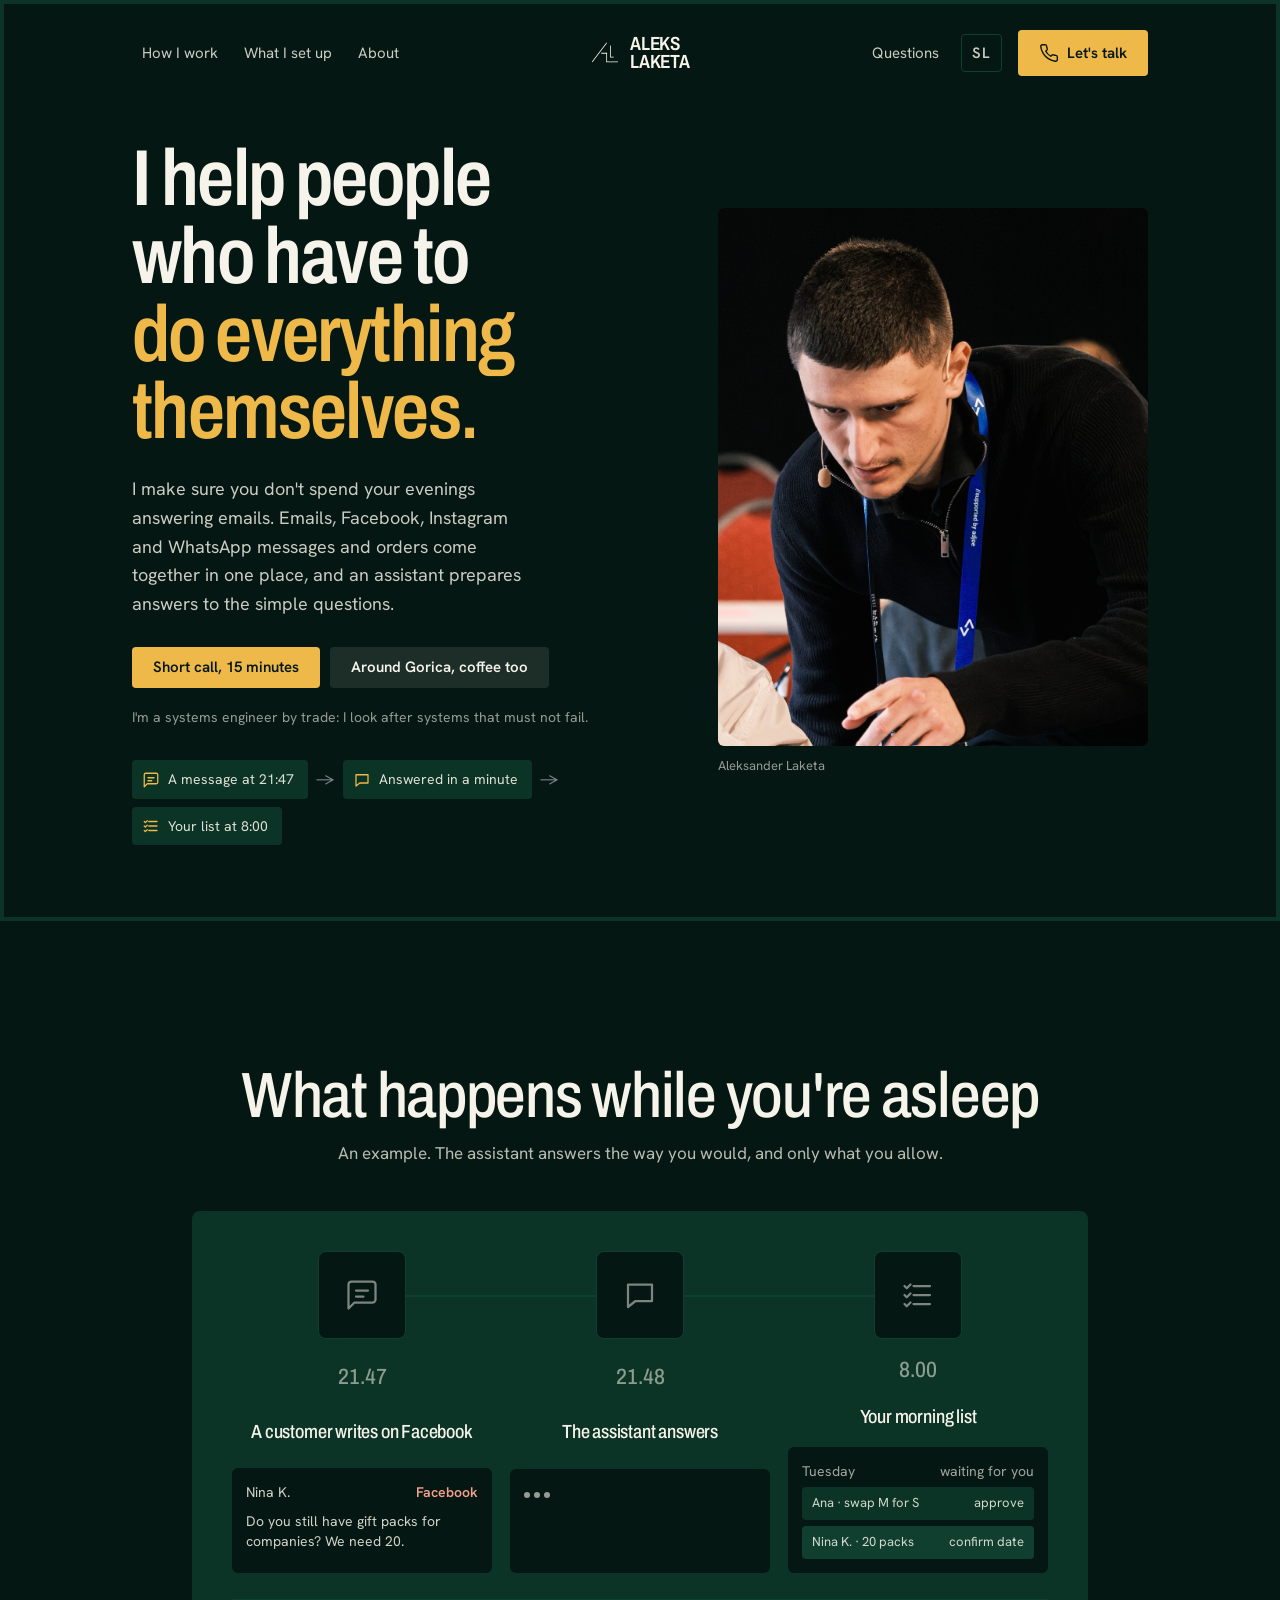
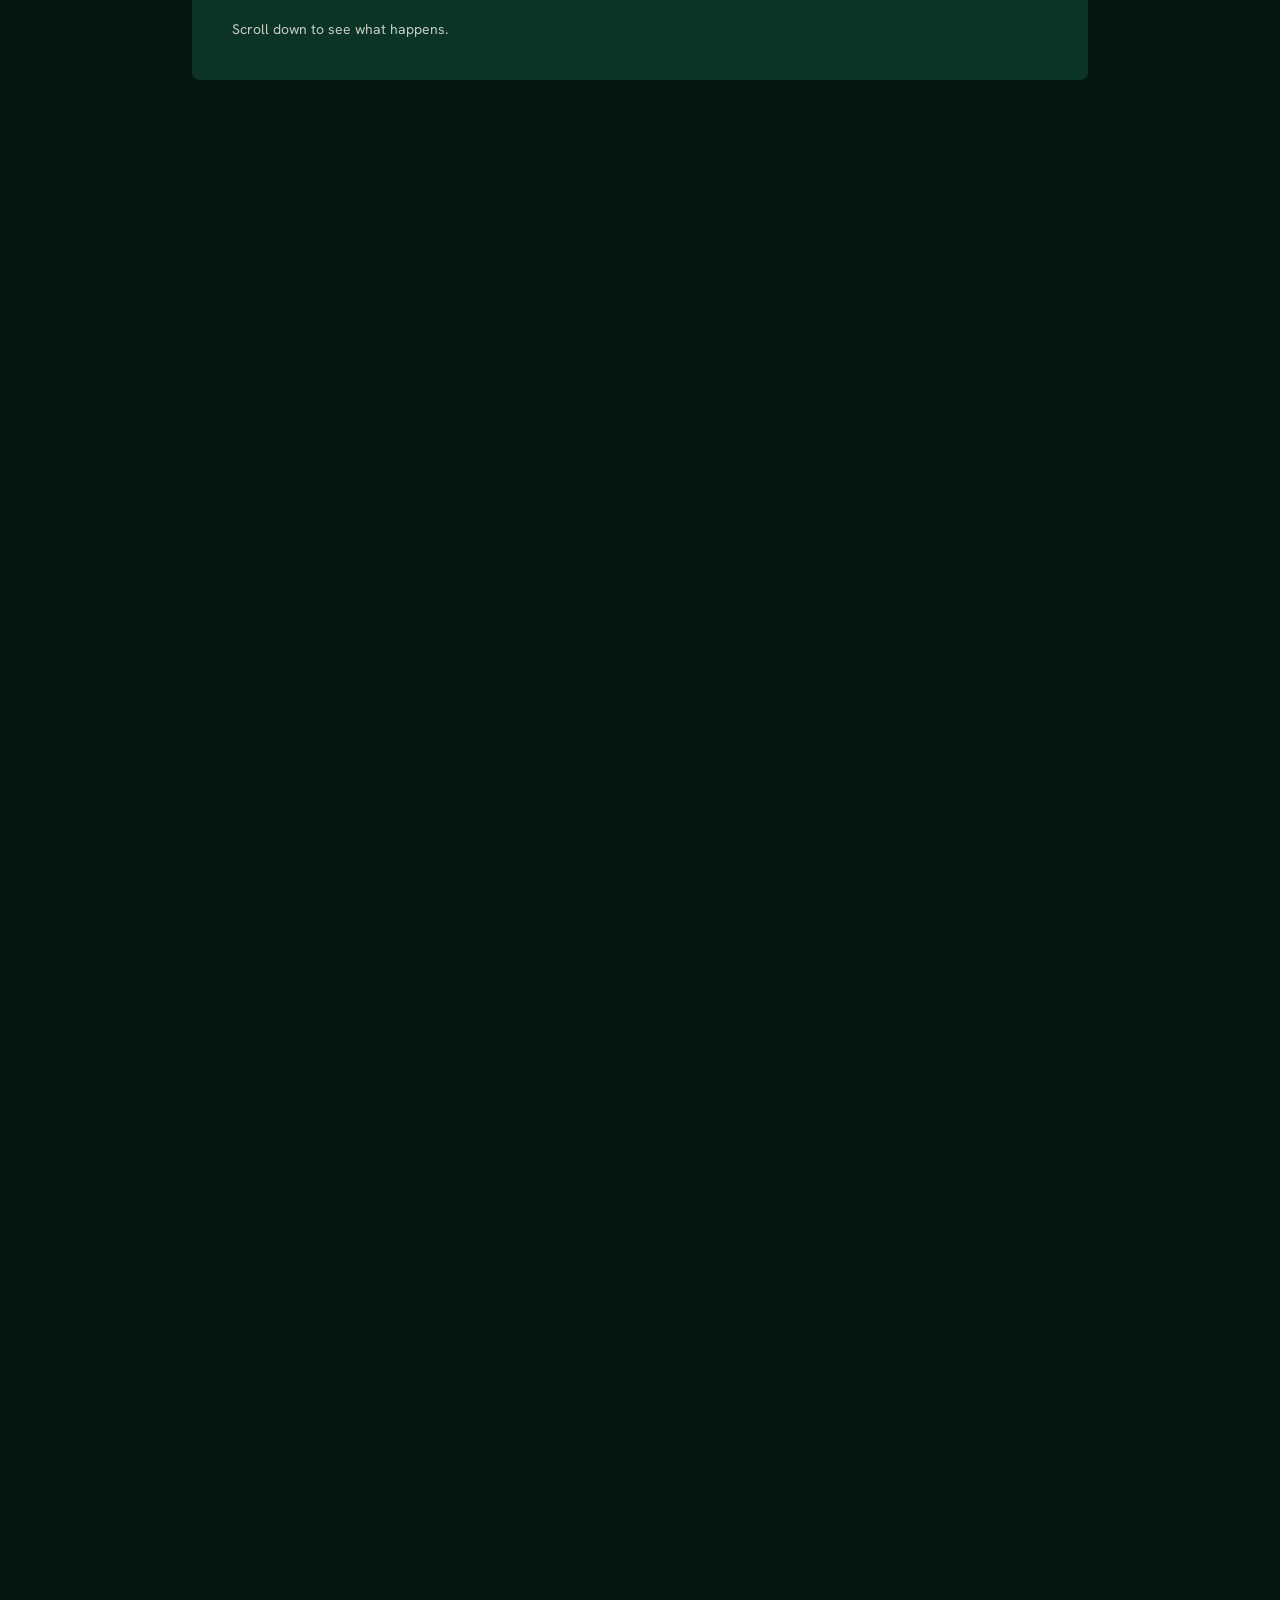
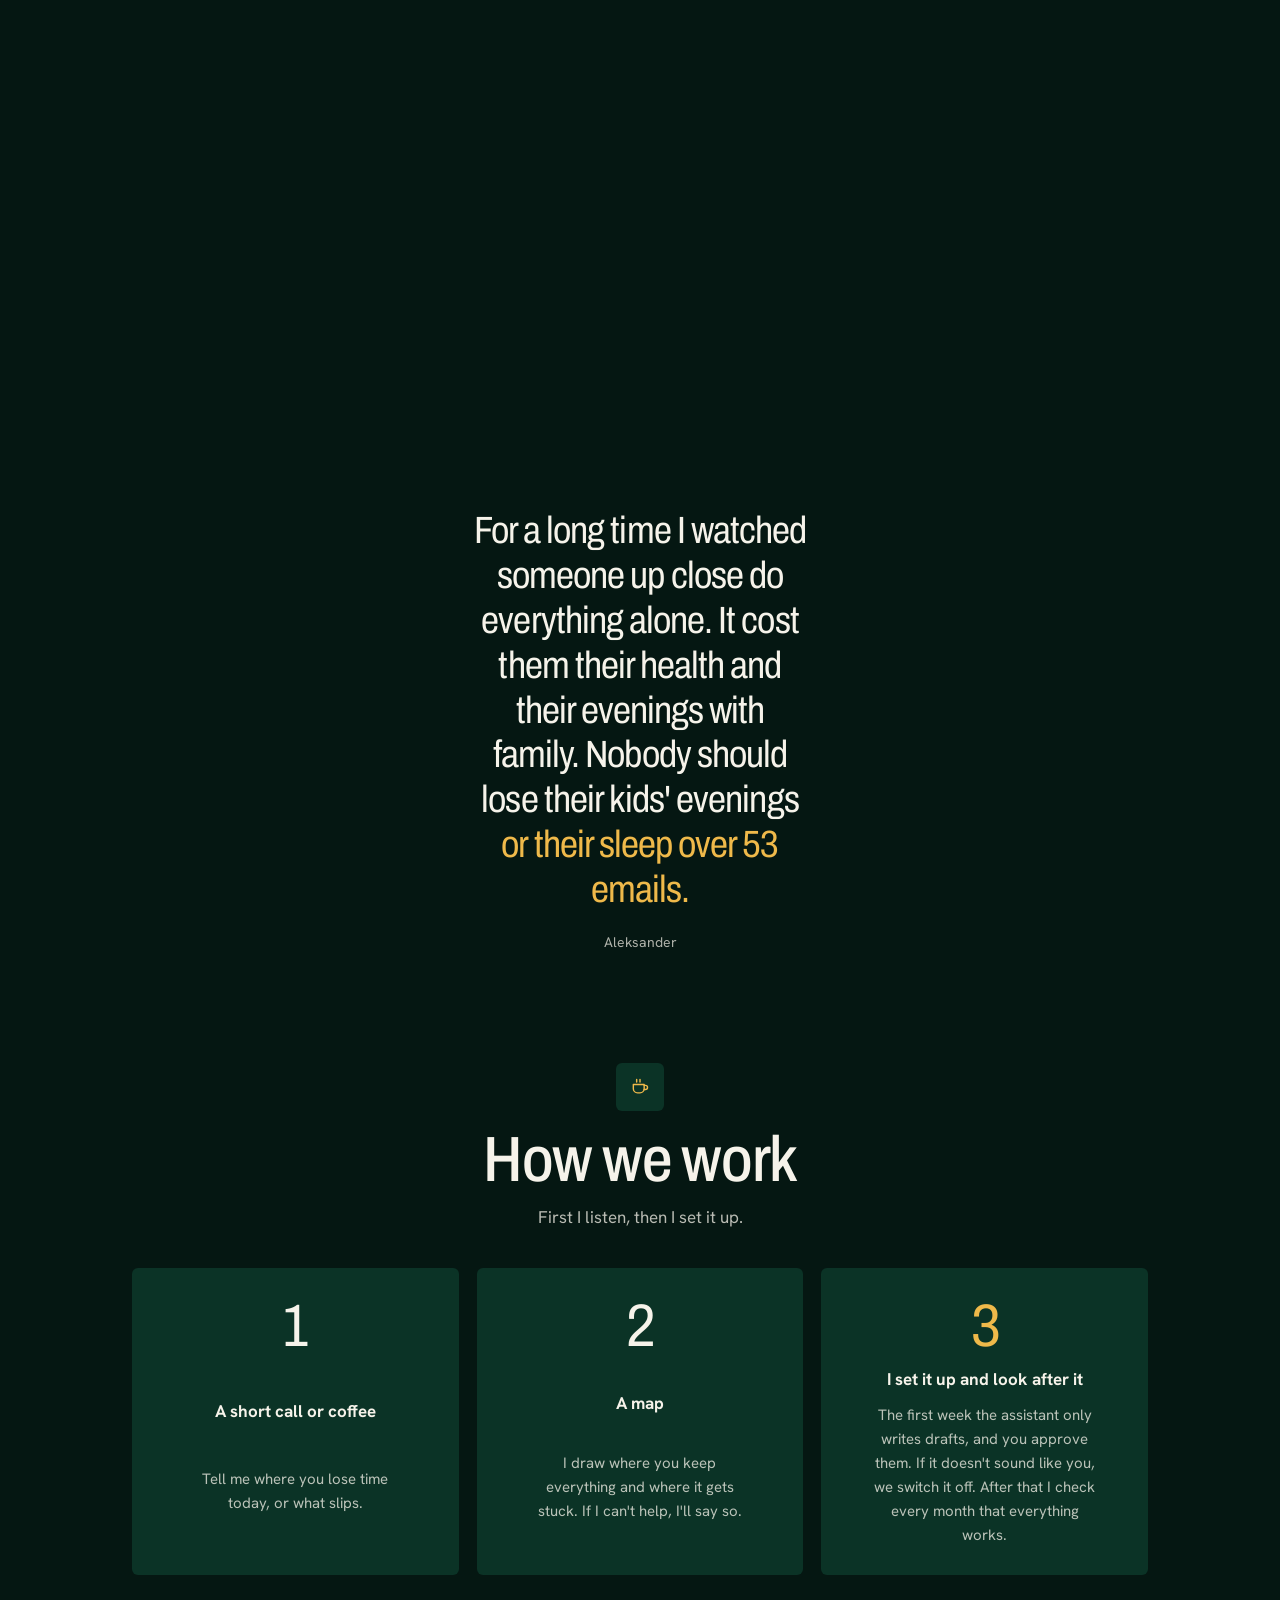
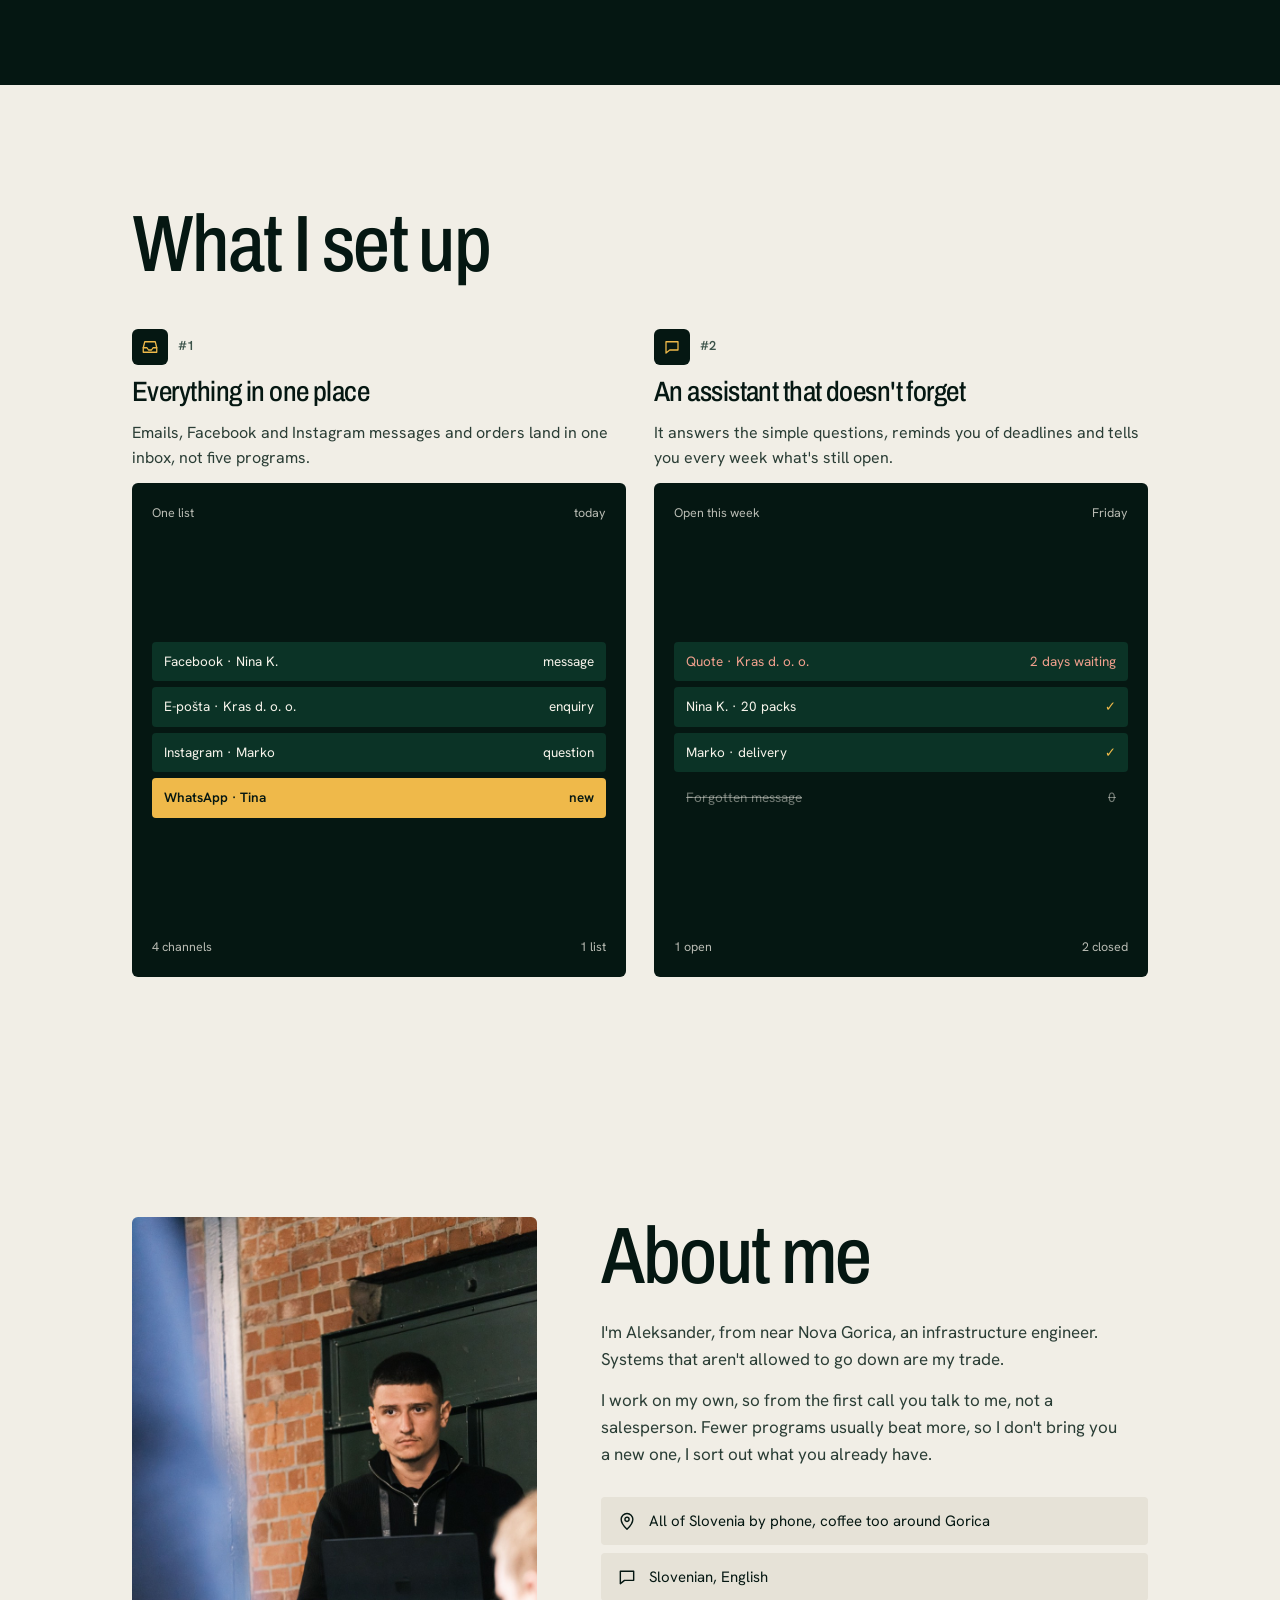
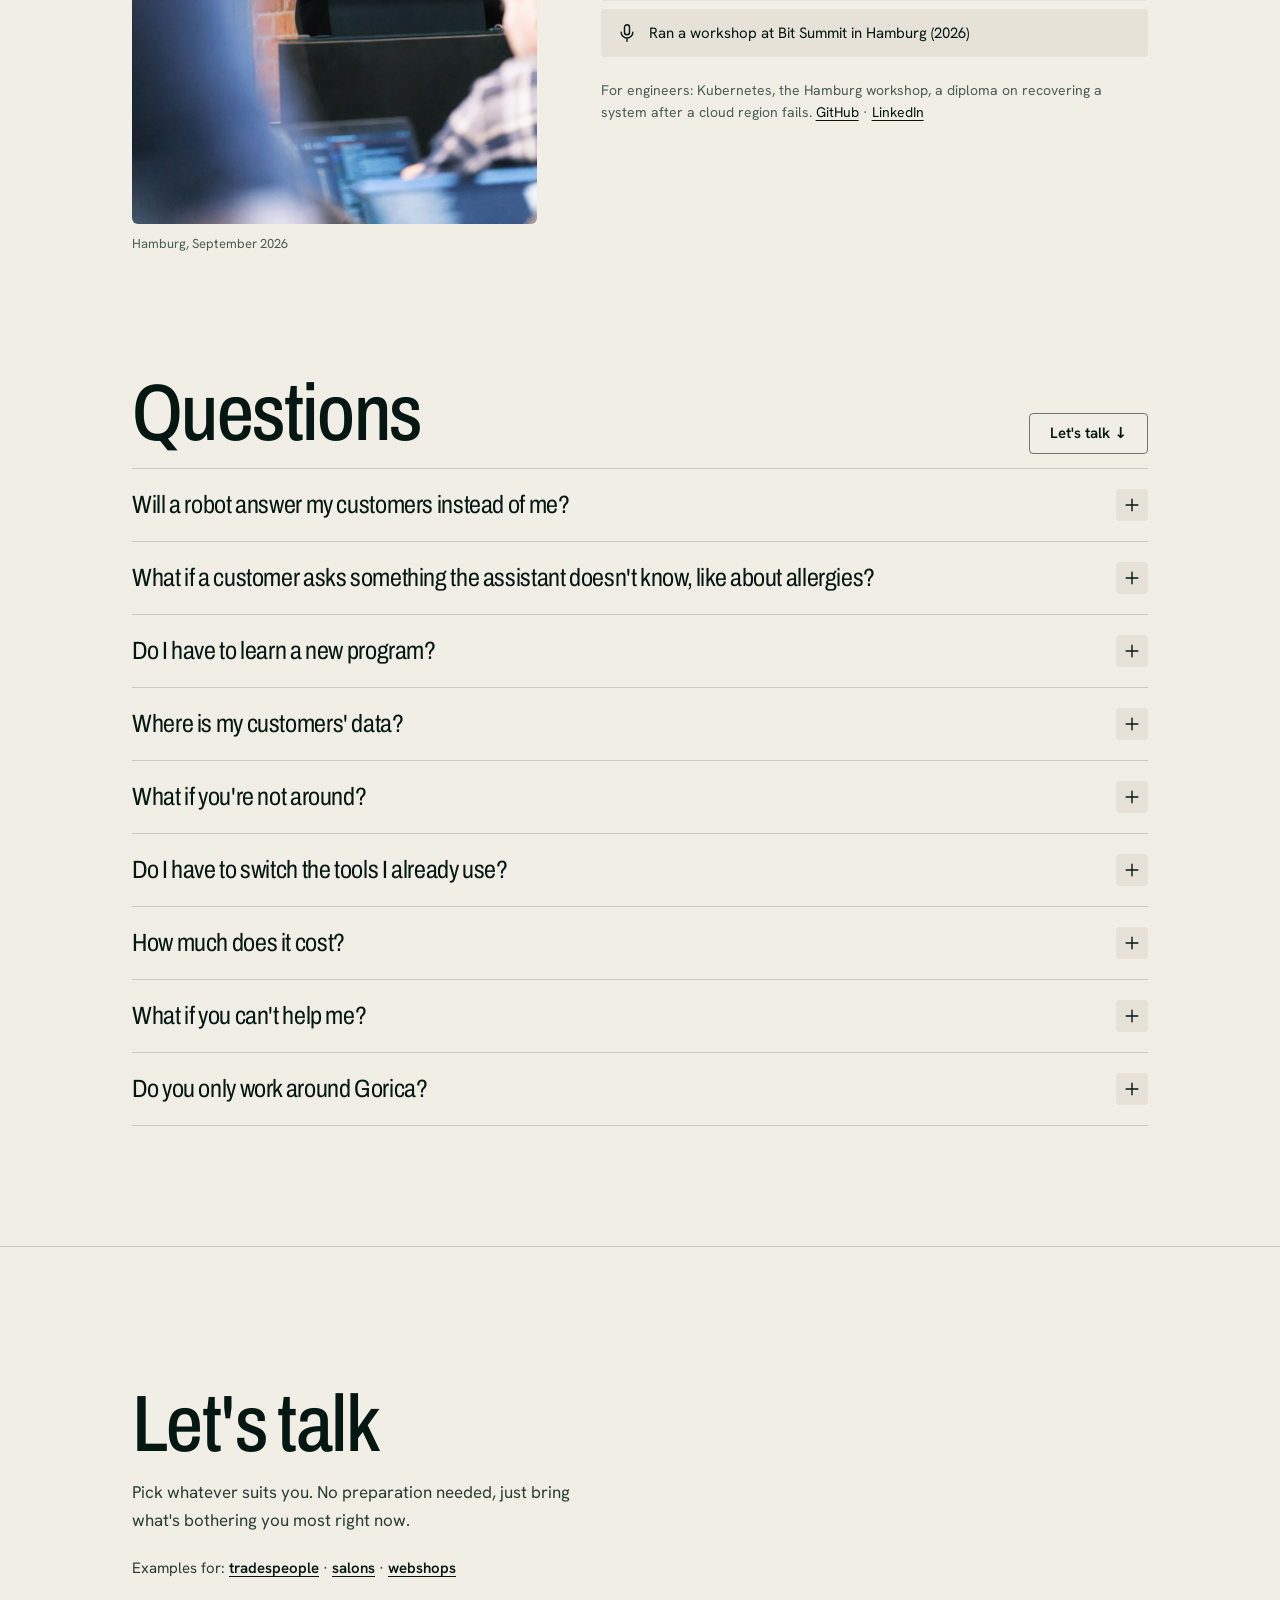
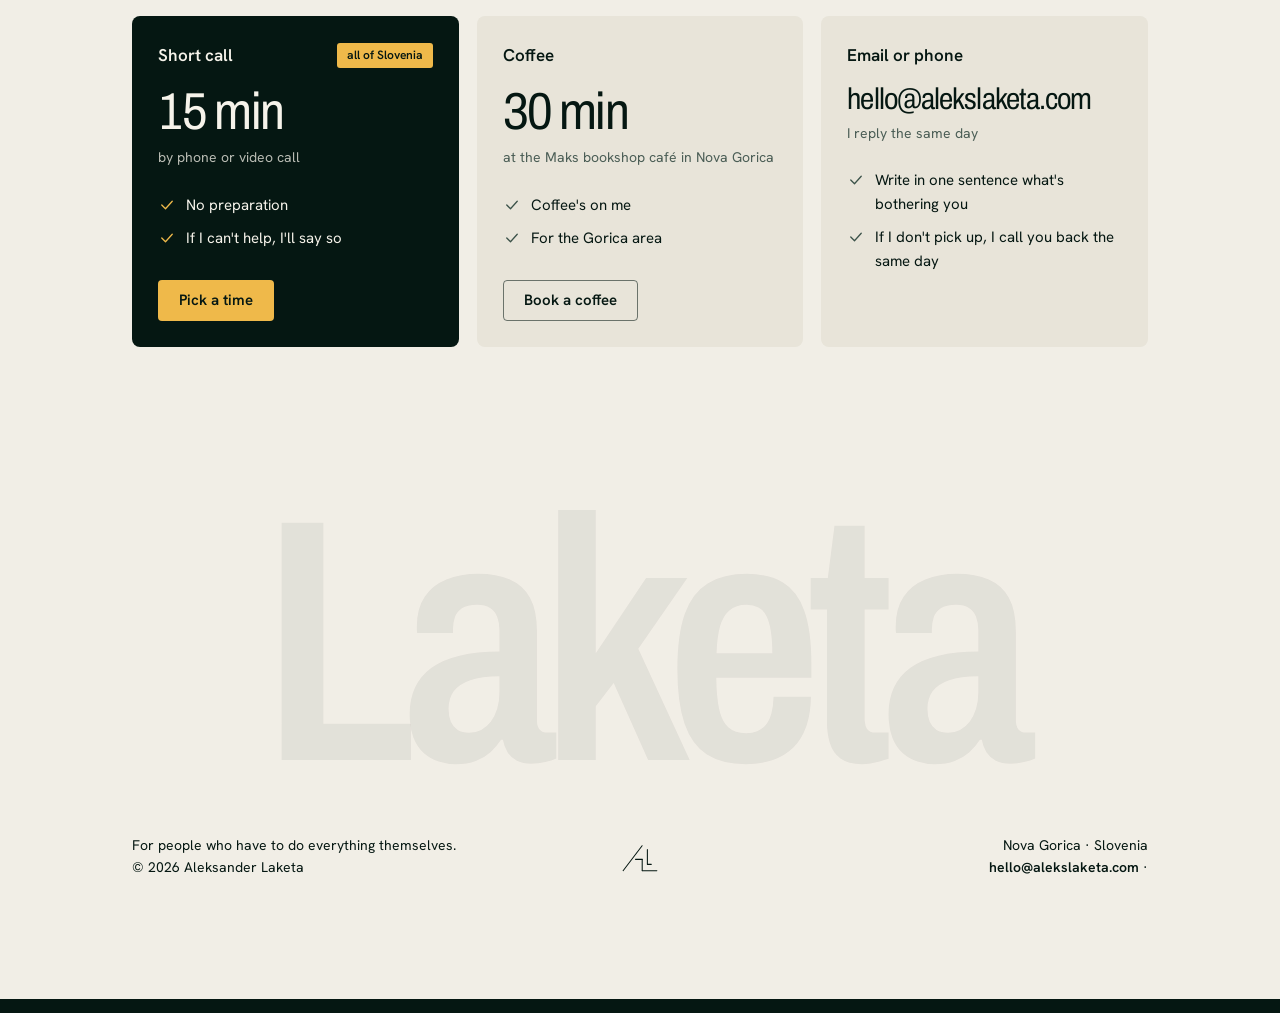
==== en/index.html @ 85e20e68 "v8: owner site in /sl and /en, scroll-driven example, workshop hero photo The 'what happens at night" ====
<!doctype html>
<html lang="en">
<head>
<meta charset="utf-8">
<meta name="viewport" content="width=device-width,initial-scale=1">
<title>Aleks Laketa</title>
<meta name="description" content="I make sure you don&#x27;t spend your evenings answering emails. Emails, Facebook, Instagram and WhatsApp messages and orders come together in one place, and an assistant prepares answers to the simple questions.">
<link rel="canonical" href="https://alekslaketa.com/en/">
<link rel="alternate" hreflang="en" href="https://alekslaketa.com/en/">
<link rel="alternate" hreflang="sl" href="https://alekslaketa.com/sl/">
<link rel="alternate" hreflang="x-default" href="https://alekslaketa.com/sl/">
<link rel="icon" href="/assets/favicon.svg" type="image/svg+xml">
<meta property="og:type" content="website">
<meta property="og:title" content="Aleks Laketa">
<meta property="og:description" content="I make sure you don&#x27;t spend your evenings answering emails. Emails, Facebook, Instagram and WhatsApp messages and orders come together in one place, and an assistant prepares answers to the simple questions.">
<meta property="og:url" content="https://alekslaketa.com/en/">
<meta property="og:image" content="https://alekslaketa.com/assets/og-en.png">
<meta name="twitter:card" content="summary_large_image">
<link rel="preconnect" href="https://fonts.googleapis.com">
<link rel="stylesheet" href="https://fonts.googleapis.com/css2?family=Archivo:wdth,wght@75..100,400..700&family=Hanken+Grotesk:wght@400;500;600&display=swap">
<style>
/* Layout: Hermes Agent structure (framed one-colour hero, centred section, paper feature grid, FAQ, tier pricing, ghost wordmark), softened: rounded pills and panels, a friendly grotesque in sentence case, photos shown whole and in their own colour. */
:root{
  --ink:#051712;     /* brand forest */
  --ink2:#0b3326;    /* raised green */
  --ink3:#103f2f;    /* hover / track */
  --paper:#F1EEE6;   /* light sections */
  --cream:#F6F3EA;   /* text on green */
  --gold:#EFB94A;    /* brand accent */
  --mut:#7c8a8a;     /* brand muted */
  --rule:rgba(5,23,18,.16);
  --display:"Archivo","Avenir Next Condensed","Avenir Next",system-ui,sans-serif;
  --body:"Hanken Grotesk","Avenir Next",system-ui,sans-serif;
  --r:6px;
  color-scheme:dark;
}
*{box-sizing:border-box}
body{margin:0;background:var(--ink);color:var(--cream);font-family:var(--body);font-size:17px;line-height:1.6;-webkit-font-smoothing:antialiased}
a{color:inherit;text-decoration:none}
a:focus-visible,button:focus-visible,summary:focus-visible{outline:2px solid var(--gold);outline-offset:3px;border-radius:4px}
img{display:block;max-width:100%;height:auto}
p{margin:0}
h1,h2,h3{margin:0;font-family:var(--display);font-stretch:82%;letter-spacing:-.02em;text-wrap:balance}
.wrap{max-width:1080px;margin:0 auto;padding-inline:clamp(16px,4vw,32px)}
.label{font-size:12.5px;font-weight:600;letter-spacing:.08em;text-transform:uppercase}
.ic{width:20px;height:20px;flex:none;fill:none;stroke:currentColor;stroke-width:1.7;stroke-linecap:round;stroke-linejoin:round}
.photo{border-radius:var(--r);width:100%}

/* buttons */
.btn{display:inline-flex;align-items:center;gap:8px;padding:12px 20px;border-radius:4px;font-family:var(--body);font-weight:600;font-size:15px;line-height:1;border:1.5px solid transparent;cursor:pointer;transition:background .2s,color .2s,transform .2s}
.btn:hover{transform:translateY(-1px)}
.btn-gold{background:var(--gold);color:var(--ink)}
.btn-gold:hover{background:#f6cb6e}
.btn-ghost{background:rgba(246,243,234,.1);color:var(--cream)}
.btn-ghost:hover{background:rgba(246,243,234,.18)}
.btn-line{border-color:rgba(5,23,18,.55);color:var(--ink)}
.btn-line:hover{background:var(--ink);color:var(--paper);border-color:var(--ink)}
.btn-dark{background:var(--ink);color:var(--paper)}
.btn-dark:hover{background:var(--ink3)}

/* hero */
.hero{border:4px solid var(--ink2)}
nav{display:grid;grid-template-columns:1fr auto 1fr;align-items:center;gap:32px;padding-block:26px 8px}
nav .side{display:flex;align-items:center;gap:6px}
nav .side.r{justify-content:flex-end}
nav .side.r .btn{margin-left:10px}
nav .side a:not(.btn){font-size:15px;color:rgba(246,243,234,.82);padding:6px 10px;border-radius:4px;transition:background .2s}
nav .side a:not(.btn):hover{background:rgba(246,243,234,.08);color:var(--cream)}
.mark{display:flex;align-items:center;gap:10px;font-family:var(--display);font-stretch:80%;font-weight:600;font-size:19px;line-height:.95;letter-spacing:-.01em;text-transform:uppercase}
.mark svg{width:30px;height:30px}
.hero-grid{display:grid;grid-template-columns:1.1fr .9fr;gap:clamp(28px,5vw,60px);align-items:center;padding-block:56px 72px}
.hero-grid>div{min-width:0}
.hero h1{font-size:clamp(54px,7.8vw,108px);line-height:.94;font-weight:600;font-stretch:78%}
.hero h1 em{font-style:normal;color:var(--gold)}
.hero .lead{margin-top:24px;max-width:40ch;color:rgba(246,243,234,.82);font-size:18px}
.hero .ctas{display:flex;flex-wrap:wrap;gap:10px;margin-top:28px}
.chips{display:flex;flex-wrap:wrap;gap:8px;margin-top:32px}
.chip{display:inline-flex;align-items:center;gap:8px;padding:8px 14px 8px 10px;border-radius:4px;background:var(--ink2);font-size:14px;color:rgba(246,243,234,.9)}
.chip .ic{width:18px;height:18px;color:var(--gold)}
.chip-arrow{align-self:center;color:var(--mut)}
.hero figure{margin:0}
.hero figcaption{margin-top:10px;font-size:13px;color:rgba(246,243,234,.6)}

/* flow widget */
.flow{padding-block:clamp(72px,10vw,120px) 24px;text-align:center}
.flow h2,.report h2{font-size:clamp(40px,5.6vw,64px);font-weight:500;line-height:1.02}
.flow .sub,.report .sub{margin-top:12px;color:rgba(246,243,234,.75)}
.widget{position:relative;margin:44px auto 0;max-width:920px;background:var(--ink2);border-radius:8px;padding:clamp(22px,4vw,40px);text-align:left}
.track{position:absolute;left:16.6%;right:16.6%;top:calc(clamp(22px,4vw,40px) + 44px);height:2px;background:var(--ink3);border-radius:2px}
.track .fill{position:absolute;left:0;top:0;bottom:0;width:0;background:var(--gold);border-radius:2px;transition:width .9s ease}
.track .dot{position:absolute;top:50%;left:0;width:12px;height:12px;margin:-6px 0 0 -6px;border-radius:50%;background:var(--gold);box-shadow:0 0 0 6px rgba(239,185,74,.18);transition:left .9s ease}
.stages{position:relative;display:grid;grid-template-columns:repeat(3,1fr);gap:18px}
.stage{display:grid;justify-items:center;gap:14px;text-align:center;min-width:0}
.bubble-ic{width:88px;height:88px;border-radius:8px;display:grid;place-items:center;background:var(--ink);border:1.5px solid var(--ink3);color:rgba(246,243,234,.5);transition:background .4s,color .4s,border-color .4s,transform .4s}
.bubble-ic .ic{width:36px;height:36px;stroke-width:1.5}
.stage.on .bubble-ic{background:var(--cream);color:var(--ink);border-color:var(--cream)}
.stage.done .bubble-ic{background:var(--gold);color:var(--ink);border-color:var(--gold)}
.stage.ring .bubble-ic{animation:ring .6s ease-in-out 2}
@keyframes ring{0%,100%{transform:rotate(0)}20%{transform:rotate(-12deg)}40%{transform:rotate(10deg)}60%{transform:rotate(-8deg)}80%{transform:rotate(6deg)}}
.stage .t{font-family:var(--display);font-stretch:82%;font-weight:500;font-size:22px;font-variant-numeric:tabular-nums;color:rgba(246,243,234,.55);transition:color .4s}
.stage.on .t,.stage.done .t{color:var(--cream)}
.stage h3{font-size:19px;font-weight:500;letter-spacing:-.01em}
.stage .card{width:100%;max-width:260px;min-height:96px;border-radius:6px;background:var(--ink);padding:14px;font-size:14px;line-height:1.45;color:rgba(246,243,234,.85);opacity:.35;transform:translateY(6px);transition:opacity .5s,transform .5s;text-align:left}
.stage.on .card,.stage.done .card{opacity:1;transform:none}
.card .row{display:flex;justify-content:space-between;gap:8px;align-items:center}
.card .miss{color:#f0a08d;font-weight:600}
.card u{color:var(--gold);text-underline-offset:3px}
.card .slot{margin-top:6px;padding:7px 10px;border-radius:4px;background:var(--ink2);display:flex;justify-content:space-between;font-size:13px}
.card .slot.new{background:var(--ink3);transition:background .4s,color .4s}
.stage.done .card .slot.new{background:var(--gold);color:var(--ink);font-weight:600}
.typing{display:inline-flex;gap:4px}
.typing i{width:6px;height:6px;border-radius:50%;background:rgba(246,243,234,.6);animation:blink 1s infinite}
.typing i:nth-child(2){animation-delay:.15s}.typing i:nth-child(3){animation-delay:.3s}
@keyframes blink{0%,100%{opacity:.25}50%{opacity:1}}
.widget .status{margin-top:26px;display:flex;justify-content:space-between;gap:12px;align-items:center;flex-wrap:wrap;padding-top:18px;border-top:1px solid var(--ink3);font-size:14px;color:rgba(246,243,234,.8)}
.widget .status b{color:var(--gold);font-weight:600}
.replay{background:transparent;border:1.5px solid var(--ink3);color:var(--cream);padding:8px 14px;border-radius:4px;font:600 13px var(--body);cursor:pointer}
.replay:hover{background:var(--ink3)}
@media (prefers-reduced-motion:reduce){*{transition:none!important;animation:none!important}}

/* report */
.report{text-align:center;padding-block:clamp(72px,10vw,110px)}
.report .ico{width:48px;height:48px;margin:0 auto 16px;border-radius:6px;background:var(--ink2);display:grid;place-items:center;color:var(--gold)}
.cards{display:grid;grid-template-columns:repeat(3,1fr);gap:18px;margin-top:36px}
.scard{border-radius:var(--r);background:var(--ink2);padding:28px 20px;display:grid;justify-items:center;gap:10px}
.scard .ic{width:26px;height:26px;color:rgba(246,243,234,.7)}
.scard .k{font-size:14px;color:rgba(246,243,234,.85)}
.scard .big{font-family:var(--display);font-stretch:82%;font-weight:400;font-size:60px;line-height:1;letter-spacing:-.03em;font-variant-numeric:tabular-nums}
.scard.gold .big{color:var(--gold)}
.scard .pill{font-size:12.5px;font-weight:600;background:rgba(246,243,234,.12);padding:5px 12px;border-radius:4px}
.report .foot{margin-top:16px;color:rgba(246,243,234,.72);font-size:14px}

/* paper */
.paper{background:var(--paper);color:var(--ink)}
.paper .wrap{padding-block:clamp(72px,10vw,120px)}
.paper.rounded{border-radius:0}
.sec-title{font-size:clamp(48px,6.4vw,80px);font-weight:500;line-height:1;font-stretch:78%}
.feats{display:grid;grid-template-columns:repeat(3,1fr);gap:40px 28px;margin-top:44px}
.feat{display:flex;flex-direction:column;gap:12px;min-width:0}
.feat .head{display:flex;align-items:center;gap:10px}
.feat .badge{width:36px;height:36px;border-radius:6px;background:var(--ink);color:var(--gold);display:grid;place-items:center}
.feat .badge .ic{width:18px;height:18px}
.feat .num{font-size:13px;font-weight:600;color:#3b5249}
.feat h3{font-size:28px;font-weight:500;line-height:1.1}
.feat p{font-size:16px;color:#2a3d35}
.panel{margin-top:auto;aspect-ratio:1/1;background:var(--ink);color:var(--cream);border-radius:var(--r);padding:20px;display:flex;flex-direction:column;justify-content:space-between;gap:12px}
.panel .meta{display:flex;justify-content:space-between;font-size:12.5px;color:rgba(246,243,234,.75)}
.panel .lines{display:grid;gap:6px;font-size:13.5px}
.panel .lines div{display:flex;justify-content:space-between;gap:10px;padding:9px 12px;background:var(--ink2);border-radius:4px}
.panel .lines .miss{color:#f0a08d}
.panel .lines .gold{background:var(--gold);color:var(--ink);font-weight:600}
.panel .lines .no{color:rgba(246,243,234,.45);text-decoration:line-through;background:transparent}
.panel .msg{background:var(--ink2);padding:12px 14px;font-size:15px;line-height:1.45;border-radius:6px 6px 6px 2px}
.panel .msg u{color:var(--gold);text-underline-offset:3px}
.panel .one{font-family:var(--display);font-stretch:82%;font-weight:400;font-size:clamp(120px,14vw,170px);line-height:.8;color:var(--gold);text-align:center}
.tick{color:var(--gold);font-weight:700}

/* about */
.about{display:grid;grid-template-columns:.85fr 1.15fr;gap:clamp(28px,5vw,64px);align-items:start}
.about>div{min-width:0}
.about figure{margin:0}
.about figcaption,.band figcaption{margin-top:10px;font-size:13px;color:#4a5d55}
.about .body{display:grid;gap:14px;margin-top:22px;max-width:52ch;color:#2a3d35}
.facts{margin-top:28px;display:grid;gap:8px}
.facts div{display:flex;align-items:center;gap:12px;padding:12px 16px;background:#e6e2d7;border-radius:4px;font-size:15px}
.facts .ic{color:var(--ink)}

/* band */
.band{padding-block:clamp(56px,8vw,96px)}
.band figure{margin:0}
.band figcaption{color:rgba(246,243,234,.6)}
.band blockquote{margin:32px 0 0;max-width:30ch}
.band blockquote p{font-family:var(--display);font-stretch:82%;font-weight:400;font-size:clamp(32px,4.6vw,56px);line-height:1.05;letter-spacing:-.025em}
.band blockquote p em{font-style:normal;color:var(--gold)}
.band cite{display:block;margin-top:14px;font-style:normal;font-size:14px;color:rgba(246,243,234,.7)}

/* faq */
.faq-head{display:flex;justify-content:space-between;align-items:flex-end;gap:16px;padding-bottom:14px}
details{border-top:1px solid var(--rule)}
details:last-child{border-bottom:1px solid var(--rule)}
summary{list-style:none;font-stretch:82%;display:flex;justify-content:space-between;gap:16px;align-items:center;padding:20px 0;cursor:pointer;font-family:var(--display);font-weight:400;font-size:clamp(20px,2.4vw,25px);line-height:1.2;letter-spacing:-.015em}
summary::-webkit-details-marker{display:none}
summary .pm{width:32px;height:32px;border-radius:4px;background:#e6e2d7;display:grid;place-items:center;flex:none;transition:transform .25s}
details[open] summary .pm{transform:rotate(45deg)}
details p{padding:0 0 22px;max-width:64ch;color:#2a3d35}

/* pricing */
.tags{display:flex;flex-wrap:wrap;gap:8px}
.tags span{border:1.5px solid rgba(5,23,18,.4);padding:4px 12px;border-radius:4px;font-size:13px;font-weight:600}
.price-head{display:flex;justify-content:space-between;align-items:flex-end;gap:20px;flex-wrap:wrap;margin-top:18px}
.price-head p{max-width:46ch;margin-top:14px;color:#2a3d35}
.tiers{display:grid;grid-template-columns:repeat(3,1fr);gap:18px;margin-top:36px}
.tier{display:flex;flex-direction:column;gap:6px;padding:26px;border-radius:8px;background:#e8e4d9;min-width:0}
.tier.hi{background:var(--ink);color:var(--cream)}
.tier .top{display:flex;gap:10px;align-items:center;font-weight:600}
.tier .top i{font-style:normal;font-size:12px;font-weight:600;background:var(--gold);color:var(--ink);padding:3px 10px;border-radius:3px;margin-left:auto}
.tier .amt{font-family:var(--display);font-stretch:82%;font-weight:400;font-size:clamp(40px,4.4vw,52px);line-height:1.1;letter-spacing:-.03em;margin-top:8px;font-variant-numeric:tabular-nums}
.tier .per{font-size:14px;color:#4a5d55}
.tier.hi .per{color:rgba(246,243,234,.75)}
.tier ul{list-style:none;padding:0;margin:18px 0 24px;display:grid;gap:9px;font-size:15px}
.tier li{display:grid;grid-template-columns:20px 1fr;gap:8px;align-items:start}
.tier li .ic{width:18px;height:18px;margin-top:3px;color:#3b5249}
.tier.hi li .ic{color:var(--gold)}
.tier .btn{align-self:flex-start;margin-top:auto}
.small-note{margin-top:20px;font-size:14px;color:#4a5d55}

/* footer */
.foot{position:relative;overflow:hidden;padding-top:40px}
.ghost{font-family:var(--display);font-weight:600;font-stretch:75%;font-size:clamp(120px,27vw,360px);line-height:.8;text-align:center;color:rgba(5,23,18,.06);letter-spacing:-.05em;user-select:none;margin-bottom:-.2em}
.foot-row{position:relative;display:grid;grid-template-columns:1fr auto 1fr;align-items:end;gap:20px;padding-block:20px 28px;font-size:14px}
.foot-row .r{text-align:right}
.foot-row .mail{user-select:all;font-weight:600}
.foot-row svg{width:40px;height:40px}
.bar{height:14px;background:var(--ink)}

@media (max-width:420px){nav .btn .ic{display:none}nav .btn{padding:10px 14px}}
@media (max-width:860px){
  nav{grid-template-columns:1fr auto}
  nav .side.l{display:none}
  nav .side.r a:not(.btn){display:none}
  .mark{order:-1}
  .hero-grid,.about{grid-template-columns:1fr}
  .cards,.feats,.tiers{grid-template-columns:1fr}
  .stages{grid-template-columns:1fr;gap:28px}
  .track{display:none}
  .stage{grid-template-columns:auto 1fr;justify-items:start;text-align:left;column-gap:16px;row-gap:8px}
  .stage .bubble-ic{grid-row:span 3;width:64px;height:64px}
  .stage .bubble-ic .ic{width:28px;height:28px}
  .stage .card{max-width:none}
  .panel{aspect-ratio:auto;min-height:260px}
  .foot-row{grid-template-columns:1fr;justify-items:start}
  .foot-row .r{text-align:left}
}

/* v8 additions: language toggle, longer headline, review markers, contact tiers */
body:not(.en) .t-en{display:none!important}
body.en .t-sl{display:none!important}
.hero h1.long{font-size:clamp(44px,6.2vw,88px);line-height:.98}
.langbtn{all:unset;cursor:pointer;font-size:13px;font-weight:600;letter-spacing:.06em;padding:6px 10px;border-radius:4px;color:rgba(246,243,234,.82);border:1px solid var(--ink3);margin-left:6px}
.langbtn:hover{background:rgba(246,243,234,.08)}
.langbtn:focus-visible{outline:2px solid var(--gold);outline-offset:3px}
.ph{outline:1.5px dashed var(--gold);outline-offset:6px;border-radius:2px}
.scard .k{font-size:17px;color:var(--cream)}
.step-p{font-size:15px;color:rgba(246,243,234,.75);max-width:28ch;margin:0 auto}
.eng{margin-top:22px;font-size:14px;color:#4a5d55}
.eng a{text-decoration:underline;text-underline-offset:3px;color:var(--ink)}
.tier .amt{overflow-wrap:anywhere}
@media (max-width:860px){nav .side.r .langbtn{display:inline-block}}
.feats.two{grid-template-columns:repeat(2,1fr)}
@media (max-width:860px){.feats.two{grid-template-columns:1fr}}
.why{padding-block:clamp(48px,7vw,88px) 0}
.why blockquote{margin:0 auto;max-width:34ch;text-align:center}
.why blockquote p{font-size:clamp(24px,3.2vw,38px);line-height:1.18}
.why cite{margin-top:18px}
.tel{font-family:var(--display);font-stretch:82%;font-size:24px;margin-top:4px;user-select:all}
.tel a{color:inherit}
.segs{margin-top:22px;font-size:15px;color:#2a3d35}
.segs a{text-decoration:underline;text-underline-offset:3px;color:var(--ink);font-weight:600}
.cred{margin-top:18px;font-size:14px;color:rgba(246,243,234,.6)}

/* v8.1 (18 Nov): the example plays as you scroll, and reverses when you scroll back up */
.flow.js .stage .t,.flow.js .stage h3,.flow.js .stage .card{transition:opacity .5s ease,transform .5s ease,color .4s}
.flow.js .stage.pending .t,.flow.js .stage.pending h3,.flow.js .stage.pending .card{opacity:0;transform:translateY(24px)}
.flow.js .track .fill,.flow.js .track .dot{transition:width .15s linear,left .15s linear}
@media (min-width:861px) and (min-height:760px) and (prefers-reduced-motion:no-preference){
  .flow.js{padding-block:0}
  .flow.js .flow-scroll{height:300vh}
  .flow.js .flow-pin{position:sticky;top:0;height:100vh;display:flex;flex-direction:column;justify-content:center}
}
@media (max-width:860px){nav .side.r a.langbtn{display:inline-block}}
</style>

</head>
<body class="en">
<svg width="0" height="0" style="position:absolute" aria-hidden="true">
  <defs>
    <symbol id="i-phone" viewBox="0 0 24 24"><path d="M22 16.92v3a2 2 0 0 1-2.18 2 19.8 19.8 0 0 1-8.63-3.07 19.5 19.5 0 0 1-6-6A19.8 19.8 0 0 1 2.12 4.18 2 2 0 0 1 4.11 2h3a2 2 0 0 1 2 1.72c.13.96.36 1.9.7 2.81a2 2 0 0 1-.45 2.11L8.09 9.91a16 16 0 0 0 6 6l1.27-1.27a2 2 0 0 1 2.11-.45c.91.34 1.85.57 2.81.7A2 2 0 0 1 22 16.92z"/></symbol>
    <symbol id="i-missed" viewBox="0 0 24 24"><path d="M22 16.92v3a2 2 0 0 1-2.18 2 19.8 19.8 0 0 1-8.63-3.07 19.5 19.5 0 0 1-6-6A19.8 19.8 0 0 1 2.12 4.18 2 2 0 0 1 4.11 2h3a2 2 0 0 1 2 1.72c.13.96.36 1.9.7 2.81a2 2 0 0 1-.45 2.11L8.09 9.91a16 16 0 0 0 6 6l1.27-1.27a2 2 0 0 1 2.11-.45c.91.34 1.85.57 2.81.7A2 2 0 0 1 22 16.92z"/><path d="M16 2l6 6M22 2l-6 6"/></symbol>
    <symbol id="i-msg" viewBox="0 0 24 24"><path d="M21 15a2 2 0 0 1-2 2H7l-4 4V5a2 2 0 0 1 2-2h14a2 2 0 0 1 2 2z"/><path d="M8 9h8M8 13h5"/></symbol>
    <symbol id="i-cal" viewBox="0 0 24 24"><rect x="3" y="4" width="18" height="18" rx="3"/><path d="M16 2v4M8 2v4M3 10h18"/><path d="m9 16 2 2 4-4"/></symbol>
    <symbol id="i-shield" viewBox="0 0 24 24"><path d="M12 22s8-4 8-10V5l-8-3-8 3v7c0 6 8 10 8 10z"/><path d="m9 12 2 2 4-4"/></symbol>
    <symbol id="i-refresh" viewBox="0 0 24 24"><path d="M21 12a9 9 0 1 1-3-6.7L21 8"/><path d="M21 3v5h-5"/></symbol>
    <symbol id="i-target" viewBox="0 0 24 24"><circle cx="12" cy="12" r="9"/><circle cx="12" cy="12" r="5"/><circle cx="12" cy="12" r="1.5"/></symbol>
    <symbol id="i-euro" viewBox="0 0 24 24"><path d="M18 6.5A7 7 0 1 0 18 17.5"/><path d="M4 10h9M4 14h9"/></symbol>
    <symbol id="i-user" viewBox="0 0 24 24"><circle cx="12" cy="8" r="4"/><path d="M4 21a8 8 0 0 1 16 0"/></symbol>
    <symbol id="i-check" viewBox="0 0 24 24"><path d="m5 12 5 5 9-10"/></symbol>
    <symbol id="i-plus" viewBox="0 0 24 24"><path d="M12 5v14M5 12h14"/></symbol>
    <symbol id="i-pin" viewBox="0 0 24 24"><path d="M12 22s7-6.5 7-12a7 7 0 0 0-14 0c0 5.5 7 12 7 12z"/><circle cx="12" cy="10" r="2.5"/></symbol>
    <symbol id="i-chat" viewBox="0 0 24 24"><path d="M4 5h16v11H9l-5 4z"/></symbol>
    <symbol id="i-mic" viewBox="0 0 24 24"><rect x="9" y="2" width="6" height="12" rx="3"/><path d="M5 11a7 7 0 0 0 14 0M12 18v4"/></symbol>
    <symbol id="i-coffee" viewBox="0 0 24 24"><path d="M4 9h13v5a5 5 0 0 1-5 5H9a5 5 0 0 1-5-5z"/><path d="M17 10h1.5a2.5 2.5 0 0 1 0 5H17M8 3v3M12 3v3"/></symbol>
    <symbol id="i-logo" viewBox="0 0 400 400"><path d="M31.06,322.17c-1.11,0-2.22-.35-3.17-1.07-2.3-1.75-2.74-5.04-.99-7.34L216.94,64.4c1.75-2.3,5.04-2.74,7.34-.99,2.3,1.750,2.74,5.04.99,7.34L35.23,320.11c-1.03,1.35-2.59,2.06-4.17,2.06Z"/><path d="M273.83,259.08c-2.89,0-5.24-2.34-5.24-5.24V105.02c0-2.89,2.34-5.24,5.24-5.24s5.24,2.34,5.24,5.24v148.83c0,2.89-2.34,5.24-5.24,5.24Z"/><path d="M313.08,259.08h-38.44c-2.89,0-5.24-2.34-5.24-5.24s2.34-5.24,5.24-5.24h38.44c2.89,0,5.24,2.34,5.24,5.24s-2.34,5.24-5.24,5.24Z"/><path d="M221.1,208.81h-67.03c-2.89,0-5.24-2.34-5.24-5.24s2.34-5.24,5.24-5.24h67.03c2.89,0,5.24,2.34,5.24,5.24s-2.34,5.24-5.24,5.24Z"/><path d="M222.09,322.17c-2.89,0-5.24-2.34-5.24-5.24v-113.36c0-2.89,2.34-5.24,5.24-5.24s5.24,2.34,5.24,5.24v113.36c0,2.89-2.34,5.24-5.24,5.24Z"/><path d="M368.94,322.16h-145.87c-2.89,0-5.24-2.34-5.24-5.24s2.34-5.24,5.24-5.24h145.87c2.89,0,5.24,2.34,5.24,5.24s-2.34,5.24-5.24,5.24Z"/></symbol>
      <symbol id="i-list" viewBox="0 0 24 24"><path d="M9 6h11M9 12h11M9 18h11"/><path d="m3 6 1.5 1.5L7 5M3 12l1.5 1.5L7 11M3 18l1.5 1.5L7 17"/></symbol>
    <symbol id="i-inbox" viewBox="0 0 24 24"><path d="M3 13h5l2 3h4l2-3h5"/><path d="M5 5h14l2 8v6H3v-6z"/></symbol>
    <symbol id="i-bolt" viewBox="0 0 24 24"><path d="M13 2 4 14h7l-1 8 9-12h-7z"/></symbol>
  </defs>
</svg>

<header class="hero" id="top">
  <div class="wrap">
    <nav>
      <div class="side l">
        <a href="#kako"><span class="t-sl">Kako delava</span><span class="t-en">How I work</span></a>
        <a href="#kaj"><span class="t-sl">Kaj uredim</span><span class="t-en">What I set up</span></a>
        <a href="#o-meni"><span class="t-sl">O meni</span><span class="t-en">About</span></a>
      </div>
      <a class="mark" href="#top" aria-label="Aleks Laketa"><svg viewBox="0 0 400 400" fill="#F6F3EA" aria-hidden="true"><use href="#i-logo"/></svg><span>Aleks<br>Laketa</span></a>
      <div class="side r">
        <a href="#vprasanja"><span class="t-sl">Vprašanja</span><span class="t-en">Questions</span></a>
        <a class="langbtn" id="langbtn" href="/sl/" hreflang="sl" lang="sl" aria-label="Slovenščina"><span class="t-sl">EN</span><span class="t-en">SL</span></a>
        <a class="btn btn-gold" href="#kontakt"><svg class="ic" aria-hidden="true"><use href="#i-phone"/></svg><span class="t-sl">Pogovoriva se</span><span class="t-en">Let's talk</span></a>
      </div>
    </nav>

    <div class="hero-grid">
      <div>
        <h1 class="long"><span class="t-sl">Pomagam ljudem, ki morajo <em>vse delati sami.</em></span><span class="t-en">I help people who have to <em>do everything themselves.</em></span></h1>
        <p class="lead"><span class="t-sl">Poskrbim, da vam zvečer ni treba več odgovarjati na e-pošto. E-pošta, sporočila s Facebooka, Instagrama in WhatsAppa ter naročila se zberejo na enem mestu, asistent pa pripravi odgovore na preprosta vprašanja.</span><span class="t-en">I make sure you don't spend your evenings answering emails. Emails, Facebook, Instagram and WhatsApp messages and orders come together in one place, and an assistant prepares answers to the simple questions.</span></p>
        <div class="ctas">
          <a class="btn btn-gold" href="https://cal.com/alekslaketa/15min" target="_blank" rel="noopener"><span class="t-sl">Kratek klic, 15 minut</span><span class="t-en">Short call, 15 minutes</span></a>
          <a class="btn btn-ghost" href="https://cal.com/alekslaketa/coffee" target="_blank" rel="noopener"><span class="t-sl">Na Goriškem se dobiva tudi na kavi</span><span class="t-en">Around Gorica, coffee too</span></a>
        </div>
        <p class="cred"><span class="t-sl">Po poklicu sem sistemski inženir: skrbim za sisteme, ki ne smejo odpovedati.</span><span class="t-en">I'm a systems engineer by trade: I look after systems that must not fail.</span></p>
        <div class="chips">
          <span class="chip"><svg class="ic" aria-hidden="true"><use href="#i-msg"/></svg><span class="t-sl">Sporočilo ob 21.47</span><span class="t-en">A message at 21:47</span></span>
          <span class="chip-arrow" aria-hidden="true">→</span>
          <span class="chip"><svg class="ic" aria-hidden="true"><use href="#i-chat"/></svg><span class="t-sl">Odgovor v minuti</span><span class="t-en">Answered in a minute</span></span>
          <span class="chip-arrow" aria-hidden="true">→</span>
          <span class="chip"><svg class="ic" aria-hidden="true"><use href="#i-list"/></svg><span class="t-sl">Seznam ob 8.00</span><span class="t-en">Your list at 8:00</span></span>
        </div>
      </div>
      <figure>
        <img class="photo" src="/assets/helping.jpg" width="1099" height="1374" alt="Aleksander Laketa leaning over to help at a laptop during a workshop">
        <figcaption>Aleksander Laketa</figcaption>
      </figure>
    </div>
  </div>
</header>

<section class="flow" id="primer">
<div class="flow-scroll"><div class="flow-pin">
  <div class="wrap">
    <h2><span class="t-sl">Kaj se zgodi, ko že spite?</span><span class="t-en">What happens while you're asleep</span></h2>
    <p class="sub"><span class="t-sl">Na primer: asistent odgovarja tako, kot bi odgovorili vi, in samo na vprašanja, ki mu jih dovolite.</span><span class="t-en">An example. The assistant answers the way you would, and only what you allow.</span></p>
    <div class="widget" id="widget">
      <div class="track" aria-hidden="true"><div class="fill" id="fill"></div><div class="dot" id="dot"></div></div>
      <div class="stages">
        <div class="stage" data-s="0">
          <div class="bubble-ic"><svg class="ic" aria-hidden="true"><use href="#i-msg"/></svg></div>
          <span class="t">21.47</span>
          <h3><span class="t-sl">Stranka vam piše na Facebooku</span><span class="t-en">A customer writes on Facebook</span></h3>
          <div class="card"><div class="row"><span>Nina K.</span><span class="miss">Facebook</span></div><div style="margin-top:8px"><span class="t-sl">Imate še darilne pakete za podjetja? Rabimo jih 20.</span><span class="t-en">Do you still have gift packs for companies? We need 20.</span></div></div>
        </div>
        <div class="stage" data-s="1">
          <div class="bubble-ic"><svg class="ic" aria-hidden="true"><use href="#i-chat"/></svg></div>
          <span class="t">21.48</span>
          <h3><span class="t-sl">Asistent odgovori</span><span class="t-en">The assistant answers</span></h3>
          <div class="card" id="replycard"><span class="typing" aria-hidden="true"><i></i><i></i><i></i></span></div>
        </div>
        <div class="stage" data-s="2">
          <div class="bubble-ic"><svg class="ic" aria-hidden="true"><use href="#i-list"/></svg></div>
          <span class="t">8.00</span>
          <h3><span class="t-sl">Vaš jutranji seznam</span><span class="t-en">Your morning list</span></h3>
          <div class="card"><div class="row" style="color:rgba(246,243,234,.65)"><span class="t-sl">Torek</span><span class="t-en">Tuesday</span><span class="t-sl">čaka na vas</span><span class="t-en">waiting for you</span></div><div class="slot"><span>Ana · <span class="t-sl">menjava M za S</span><span class="t-en">swap M for S</span></span><span class="t-sl">potrdite</span><span class="t-en">approve</span></div><div class="slot new"><span>Nina K. · 20 <span class="t-sl">paketov</span><span class="t-en">packs</span></span><span class="t-sl">potrdite rok</span><span class="t-en">confirm date</span></div></div>
        </div>
      </div>
      <div class="status"><span id="status" aria-live="polite"></span></div>
    </div>
  </div>
</div></div>
</section>

<section class="band why" id="zakaj">
  <div class="wrap">
    <blockquote>
      <p><span class="t-sl">Dolgo sem od blizu gledal človeka, ki je vse delal sam. Stalo ga je zdravja in večerov z družino. Zaradi 53 e-sporočil nihče ne bi smel ostati <em>brez večerov z otroki in brez spanca.</em></span><span class="t-en">For a long time I watched someone up close do everything alone. It cost them their health and their evenings with family. Nobody should lose their kids' evenings <em>or their sleep over 53 emails.</em></span></p>
      <cite>Aleksander</cite>
    </blockquote>
  </div>
</section>

<section class="report" id="kako">
  <div class="wrap">
    <div class="ico"><svg class="ic" aria-hidden="true"><use href="#i-coffee"/></svg></div>
    <h2><span class="t-sl">Kako delava</span><span class="t-en">How we work</span></h2>
    <p class="sub"><span class="t-sl">Najprej vas poslušam, potem se lotim dela.</span><span class="t-en">First I listen, then I set it up.</span></p>
    <div class="cards">
      <div class="scard"><span class="big">1</span><span class="k"><b><span class="t-sl">Kratek klic ali kava</span><span class="t-en">A short call or coffee</span></b></span><p class="step-p"><span class="t-sl">Povejte, kje zdaj izgubljate čas in kaj vam uhaja.</span><span class="t-en">Tell me where you lose time today, or what slips.</span></p></div>
      <div class="scard"><span class="big">2</span><span class="k"><b><span class="t-sl">Zemljevid</span><span class="t-en">A map</span></b></span><p class="step-p"><span class="t-sl">Narišem, kje imate kaj in kje se zatika. Če ne morem pomagati, vam to povem.</span><span class="t-en">I draw where you keep everything and where it gets stuck. If I can't help, I'll say so.</span></p></div>
      <div class="scard gold"><span class="big">3</span><span class="k"><b><span class="t-sl">Postavim in vzdržujem</span><span class="t-en">I set it up and look after it</span></b></span><p class="step-p"><span class="t-sl">Prvi teden asistent piše samo osnutke, vi pa jih potrjujete. Če ne zveni kot vi, ga ugasneva. Potem vsak mesec preverim, ali vse deluje.</span><span class="t-en">The first week the assistant only writes drafts, and you approve them. If it doesn't sound like you, we switch it off. After that I check every month that everything works.</span></p></div>
    </div>
  </div>
</section>

<section class="paper rounded" id="kaj">
  <div class="wrap">
    <h2 class="sec-title"><span class="t-sl">Kaj uredim</span><span class="t-en">What I set up</span></h2>
    <div class="feats two">
      <div class="feat">
        <div class="head"><span class="badge"><svg class="ic" aria-hidden="true"><use href="#i-inbox"/></svg></span><span class="num">#1</span></div>
        <h3><span class="t-sl">Vse na enem mestu</span><span class="t-en">Everything in one place</span></h3>
        <p><span class="t-sl">E-pošta, sporočila s Facebooka, Instagrama in WhatsAppa ter naročila se zberejo na enem mestu, namesto da so raztresena po petih programih.</span><span class="t-en">Emails, Facebook and Instagram messages and orders land in one inbox, not five programs.</span></p>
        <div class="panel"><div class="meta"><span class="t-sl">En seznam</span><span class="t-en">One list</span><span class="t-sl">danes</span><span class="t-en">today</span></div><div class="lines"><div><span>Facebook · Nina K.</span><span class="t-sl">sporočilo</span><span class="t-en">message</span></div><div><span>E-pošta · Kras d. o. o.</span><span class="t-sl">povpraševanje</span><span class="t-en">enquiry</span></div><div><span>Instagram · Marko</span><span class="t-sl">vprašanje</span><span class="t-en">question</span></div><div class="gold"><span>WhatsApp · Tina</span><span class="t-sl">novo</span><span class="t-en">new</span></div></div><div class="meta"><span class="t-sl">4 kanali</span><span class="t-en">4 channels</span><span class="t-sl">1 seznam</span><span class="t-en">1 list</span></div></div>
      </div>
      <div class="feat">
        <div class="head"><span class="badge"><svg class="ic" aria-hidden="true"><use href="#i-chat"/></svg></span><span class="num">#2</span></div>
        <h3><span class="t-sl">Asistent ne pozabi ničesar</span><span class="t-en">An assistant that doesn't forget</span></h3>
        <p><span class="t-sl">Odgovori na preprosta vprašanja, vas opomni na roke in vam vsak teden pove, kaj še čaka.</span><span class="t-en">It answers the simple questions, reminds you of deadlines and tells you every week what's still open.</span></p>
        <div class="panel"><div class="meta"><span class="t-sl">Ta teden še čaka</span><span class="t-en">Open this week</span><span class="t-sl">petek</span><span class="t-en">Friday</span></div><div class="lines"><div class="miss"><span class="t-sl">Ponudba · Kras d. o. o.</span><span class="t-en">Quote · Kras d. o. o.</span><span class="t-sl">čaka dva dni</span><span class="t-en">2 days waiting</span></div><div><span>Nina K. · 20 <span class="t-sl">paketov</span><span class="t-en">packs</span></span><span class="tick">✓</span></div><div><span>Marko · <span class="t-sl">dostava</span><span class="t-en">delivery</span></span><span class="tick">✓</span></div><div class="no"><span class="t-sl">Pozabljeno sporočilo</span><span class="t-en">Forgotten message</span><span>0</span></div></div><div class="meta"><span class="t-sl">1 čaka</span><span class="t-en">1 open</span><span class="t-sl">2 urejeni</span><span class="t-en">2 closed</span></div></div>
      </div>
    </div>
  </div>
</section>



<section class="paper rounded" id="o-meni">
  <div class="wrap">
    <div class="about">
      <figure>
        <img class="photo" src="/assets/p30.jpg" width="900" height="1350" alt="Aleks Laketa at the lectern during the talk">
        <figcaption>Hamburg, <span class="t-sl">september 2026</span><span class="t-en">September 2026</span></figcaption>
      </figure>
      <div>
        <h2 class="sec-title"><span class="t-sl">O meni</span><span class="t-en">About me</span></h2>
        <div class="body">
          <p><span class="t-sl">Sem Aleksander iz okolice Nove Gorice. Po poklicu skrbim za sisteme, ki ne smejo odpovedati.</span><span class="t-en">I'm Aleksander, from near Nova Gorica, an infrastructure engineer. Systems that aren't allowed to go down are my trade.</span></p>
          <p><span class="t-sl">Delam sam, zato se od prvega klica naprej pogovarjate z mano, ne s prodajalcem. Pogosto je bolje imeti manj programov kot več, zato vam ne vsiljujem novega, ampak uredim tisto, kar že imate.</span><span class="t-en">I work on my own, so from the first call you talk to me, not a salesperson. Fewer programs usually beat more, so I don't bring you a new one, I sort out what you already have.</span></p>
        </div>
        <div class="facts">
          <div><svg class="ic" aria-hidden="true"><use href="#i-pin"/></svg><span class="t-sl">Po vsej Sloveniji po telefonu, na Goriškem tudi na kavi</span><span class="t-en">All of Slovenia by phone, coffee too around Gorica</span></div>
          <div><svg class="ic" aria-hidden="true"><use href="#i-chat"/></svg><span class="t-sl">Slovenščina, angleščina</span><span class="t-en">Slovenian, English</span></div>
          <div><svg class="ic" aria-hidden="true"><use href="#i-mic"/></svg><span class="t-sl">Vodil sem delavnico na konferenci Bit Summit v Hamburgu (2026)</span><span class="t-en">Ran a workshop at Bit Summit in Hamburg (2026)</span></div>
        </div>
        <p class="eng"><span class="t-sl">Za inženirje: Kubernetes, delavnica v Hamburgu, diplomska naloga o obnovi sistema po izpadu regije v oblaku.</span><span class="t-en">For engineers: Kubernetes, the Hamburg workshop, a diploma on recovering a system after a cloud region fails.</span> <a href="https://github.com/0Aleksander" target="_blank" rel="noopener">GitHub</a> · <a href="https://www.linkedin.com/in/aleksander-laketa" target="_blank" rel="noopener">LinkedIn</a></p>
      </div>
    </div>

    <div id="vprasanja" style="margin-top:clamp(72px,10vw,120px)">
      <div class="faq-head"><h2 class="sec-title"><span class="t-sl">Vprašanja</span><span class="t-en">Questions</span></h2><a class="btn btn-line" href="#kontakt"><span class="t-sl">Pogovoriva se ↓</span><span class="t-en">Let's talk ↓</span></a></div>
      <details><summary><span><span class="t-sl">Bo »robot« odgovarjal mojim strankam namesto mene?</span><span class="t-en">Will a robot answer my customers instead of me?</span></span><span class="pm"><svg class="ic" aria-hidden="true"><use href="#i-plus"/></svg></span></summary><p><span class="t-sl">Asistent odgovarja samo na vprašanja, za katera ste mu dali odgovor: cenik, delovni čas, roki dostave, menjave, sestavine z vašega seznama. Prvi teden ne pošlje ničesar sam, samo pripravi osnutke. Ko ste zadovoljni, sme sam odgovarjati na vprašanja, ki ste jih odobrili. Vse drugo vedno počaka, da potrdite vi.</span><span class="t-en">Only questions you've given it an answer for: prices, opening hours, delivery dates, exchanges, ingredients from your list. The first week it sends nothing on its own, it only drafts. Once you're happy, it may answer the questions you've approved by itself. Everything else always waits for you.</span></p></details>
      <details><summary><span><span class="t-sl">Kaj pa, če stranka vpraša nekaj, česar asistent ne ve, na primer o alergijah?</span><span class="t-en">What if a customer asks something the assistant doesn't know, like about allergies?</span></span><span class="pm"><svg class="ic" aria-hidden="true"><use href="#i-plus"/></svg></span></summary><p><span class="t-sl">Takrat ne ugiba. Stranki napiše, da ji boste odgovorili osebno, vprašanje pa pride na vrh vašega seznama.</span><span class="t-en">Then it doesn't guess. It tells the customer you'll answer personally, and the question goes to the top of your list.</span></p></details>
      <details><summary><span><span class="t-sl">Se bom moral naučiti nov program?</span><span class="t-en">Do I have to learn a new program?</span></span><span class="pm"><svg class="ic" aria-hidden="true"><use href="#i-plus"/></svg></span></summary><p><span class="t-sl">Ne. Nič zapletenega se vam ni treba učiti: na telefon dobite en seznam in odgovore potrdite kar tam.</span><span class="t-en">No. You get one list on your phone and approve answers right there.</span></p></details>
      <details><summary><span><span class="t-sl">Kje so podatki mojih strank?</span><span class="t-en">Where is my customers' data?</span></span><span class="pm"><svg class="ic" aria-hidden="true"><use href="#i-plus"/></svg></span></summary><p><span class="t-sl">Ostanejo vaši in so shranjeni v EU. Pred začetkom podpiševa pogodbo o obdelavi osebnih podatkov, na vašo željo pa podatke izbrišem.</span><span class="t-en">It stays yours and is stored in the EU. Before we start we sign a data processing agreement, and I delete it whenever you ask.</span></p></details>
      <details><summary><span><span class="t-sl">Kaj pa, če me nekoč ne bo več?</span><span class="t-en">What if you're not around?</span></span><span class="pm"><svg class="ic" aria-hidden="true"><use href="#i-plus"/></svg></span></summary><p><span class="t-sl">Vse postavim na vaše uporabniške račune in zapišem, kako deluje. Če nehava sodelovati, vse ostane vaše in deluje naprej.</span><span class="t-en">I set everything up on your own accounts and write down how it works. If we stop working together, it all stays yours and keeps running.</span></p></details>
      <details><summary><span><span class="t-sl">Ali moram zamenjati orodja, ki jih že uporabljam?</span><span class="t-en">Do I have to switch the tools I already use?</span></span><span class="pm"><svg class="ic" aria-hidden="true"><use href="#i-plus"/></svg></span></summary><p><span class="t-sl">Ni nujno. Najprej pogledava, kaj že uporabljate, in pogosto je dovolj, da to povežem.</span><span class="t-en">Not necessarily. First we look at what you already use, and often it's enough for me to connect it.</span></p></details>
      <details><summary><span><span class="t-sl">Koliko stane?</span><span class="t-en">How much does it cost?</span></span><span class="pm"><svg class="ic" aria-hidden="true"><use href="#i-plus"/></svg></span></summary><p><span class="t-sl">Enkrat plačate postavitev, potem mesečno vzdrževanje. Znesek je odvisen od tega, koliko kanalov poveževa, zato ga ne povem na pamet. Ko vidim, kaj imate, vam ceno pošljem pisno, preden kar koli začnem, in potem se odločite vi. Prvi pogovor ne stane nič.</span><span class="t-en">You pay once for the setup, then a monthly fee for upkeep. The amount depends on how many channels we connect, so I don't guess it. Once I've seen what you have, I send you the price in writing before I start anything, and then you decide. The first call costs nothing.</span></p></details>
      <details><summary><span><span class="t-sl">Kaj pa, če mi ne morete pomagati?</span><span class="t-en">What if you can't help me?</span></span><span class="pm"><svg class="ic" aria-hidden="true"><use href="#i-plus"/></svg></span></summary><p><span class="t-sl">To vam povem že v prvem pogovoru.</span><span class="t-en">I'll tell you on the first call.</span></p></details>
      <details><summary><span><span class="t-sl">Delate samo na Goriškem?</span><span class="t-en">Do you only work around Gorica?</span></span><span class="pm"><svg class="ic" aria-hidden="true"><use href="#i-plus"/></svg></span></summary><p><span class="t-sl">Ne. Kjer koli v Sloveniji se slišiva po telefonu ali prek videoklica, na Goriškem pa se dobiva tudi na kavi.</span><span class="t-en">No. Anywhere in Slovenia we talk by phone or video call, and around Gorica I'll come for coffee too.</span></p></details>
    </div>
  </div>
</section>

<section class="paper" id="kontakt" style="border-top:1px solid var(--rule)">
  <div class="wrap">
    <div class="price-head">
      <div>
        <h2 class="sec-title"><span class="t-sl">Pogovoriva se</span><span class="t-en">Let's talk</span></h2>
        <p><span class="t-sl">Izberite, kar vam bolj ustreza. Za pogovor se vam ni treba pripraviti. Povejte mi samo, kaj vas ta hip najbolj teži.</span><span class="t-en">Pick whatever suits you. No preparation needed, just bring what's bothering you most right now.</span></p>
      </div>
    </div>
    <p class="segs"><span class="t-sl">Primeri za:</span><span class="t-en">Examples for:</span> <a href="/en/obrtniki/"><span class="t-sl">obrtnike</span><span class="t-en">tradespeople</span></a> · <a href="/en/saloni/"><span class="t-sl">salone</span><span class="t-en">salons</span></a> · <a href="/en/trgovine/"><span class="t-sl">spletne trgovine</span><span class="t-en">webshops</span></a></p>
    <div class="tiers">
      <div class="tier hi">
        <div class="top"><span class="t-sl">Kratek klic</span><span class="t-en">Short call</span><i><span class="t-sl">vsa Slovenija</span><span class="t-en">all of Slovenia</span></i></div>
        <div class="amt">15 min</div>
        <div class="per"><span class="t-sl">po telefonu ali prek videoklica</span><span class="t-en">by phone or video call</span></div>
        <ul><li><svg class="ic" aria-hidden="true"><use href="#i-check"/></svg><span class="t-sl">Brez priprave</span><span class="t-en">No preparation</span></li><li><svg class="ic" aria-hidden="true"><use href="#i-check"/></svg><span class="t-sl">Če ne morem pomagati, vam povem</span><span class="t-en">If I can't help, I'll say so</span></li></ul>
        <a class="btn btn-gold" href="https://cal.com/alekslaketa/15min" target="_blank" rel="noopener"><span class="t-sl">Izberite termin</span><span class="t-en">Pick a time</span></a>
      </div>
      <div class="tier">
        <div class="top"><span class="t-sl">Kava</span><span class="t-en">Coffee</span></div>
        <div class="amt">30 min</div>
        <div class="per"><span class="t-sl">v kavarni Maks v Novi Gorici</span><span class="t-en">at the Maks bookshop café in Nova Gorica</span></div>
        <ul><li><svg class="ic" aria-hidden="true"><use href="#i-check"/></svg><span class="t-sl">Kava gre na moj račun</span><span class="t-en">Coffee's on me</span></li><li><svg class="ic" aria-hidden="true"><use href="#i-check"/></svg><span class="t-sl">Za Goriško</span><span class="t-en">For the Gorica area</span></li></ul>
        <a class="btn btn-line" href="https://cal.com/alekslaketa/coffee" target="_blank" rel="noopener"><span class="t-sl">Dogovoriva se za kavo</span><span class="t-en">Book a coffee</span></a>
      </div>
      <div class="tier">
        <div class="top"><span class="t-sl">E-pošta ali telefon</span><span class="t-en">Email or phone</span></div>
        <div class="amt" style="font-size:clamp(24px,2.6vw,30px)">hello@<wbr>alekslaketa.com</div>
        <div class="per"><span class="t-sl">odgovorim isti dan</span><span class="t-en">I reply the same day</span></div>
        <ul><li><svg class="ic" aria-hidden="true"><use href="#i-check"/></svg><span class="t-sl">Napišite v enem stavku, kaj vas teži</span><span class="t-en">Write in one sentence what's bothering you</span></li><li><svg class="ic" aria-hidden="true"><use href="#i-check"/></svg><span class="t-sl">Če ne dvignem, vas še isti dan pokličem</span><span class="t-en">If I don't pick up, I call you back the same day</span></li></ul>
      </div>
    </div>
  </div>
  <div class="foot">
    <div class="ghost" aria-hidden="true">Laketa</div>
    <div class="wrap foot-row">
      <div><span class="t-sl">Za ljudi, ki morajo vse delati sami.</span><span class="t-en">For people who have to do everything themselves.</span><br>© 2026 Aleksander Laketa</div>
      <svg viewBox="0 0 400 400" fill="#051712" aria-hidden="true"><use href="#i-logo"/></svg>
      <div class="r">Nova Gorica · <span class="t-sl">Slovenija</span><span class="t-en">Slovenia</span><br><span class="mail">hello@alekslaketa.com</span> · <span class="mail"></span></div>
    </div>
    <div class="bar"></div>
  </div>
</section>

<script>
(function(){
  var body=document.body;
  function lang(){return body.classList.contains('en')?'en':'sl';}
  function setLang(l){body.classList.toggle('en',l==='en');document.documentElement.lang=l; if(window.__flow)window.__flow.refresh();}
  var start='en';
  setLang(start);

  var stages=[].slice.call(document.querySelectorAll('.stage'));
  var fill=document.getElementById('fill'),dot=document.getElementById('dot');
  var status=document.getElementById('status'),reply=document.getElementById('replycard');
  var reduce=window.matchMedia&&window.matchMedia('(prefers-reduced-motion: reduce)').matches;
  var T={
    sl:{reply:'Pozdravljeni! Da, pakete imamo. Cenik in obrazec za naročilo najdete tukaj: <u>vasa-trgovina.si/darila</u>. Rok za 20 kosov vam potrdimo jutri zjutraj.',
        msgs:['Stranka vam piše ob 21.47. Vi že spite.','Asistent odgovori v minuti, ker ste mu odgovore o cenah in rokih že odobrili. Vse drugo počaka na vas.','<b>Zjutraj</b> vidite, kaj čaka na vas. Nič vam ni ušlo.']},
    en:{reply:'Hi! Yes, we have them. Price list and ordering here: <u>your-shop.si/gifts</u>. We’ll confirm the date for 20 packs tomorrow morning.',
        msgs:['A customer writes at 21:47. You’re already home.','The assistant answers within a minute, because you already approved prices and dates. Everything else waits for you.','<b>In the morning</b> you see what’s waiting. Nothing slipped.']}
  };
  var TYPING='<span class="typing" aria-hidden="true"><i></i><i></i><i></i></span>';
  T.sl.hint='Pomaknite se navzdol in poglejte, kaj se zgodi.';
  T.en.hint='Scroll down to see what happens.';
  var sec=document.getElementById('primer'),sc=sec.querySelector('.flow-scroll');
  var pinMQ=window.matchMedia('(min-width:861px) and (min-height:760px) and (prefers-reduced-motion:no-preference)');
  sec.classList.add('js');
  var key='',prev=-1,step=-1;
  function clamp(v){return v<0?0:v>1?1:v;}
  function render(s,typing,pct){
    fill.style.width=pct+'%';dot.style.left=pct+'%';
    var k=s+'|'+typing+'|'+lang();
    if(k===key)return;key=k;step=s;
    stages.forEach(function(el,i){
      el.classList.toggle('pending',i>s);
      el.classList.toggle('on',i===s&&s<2);
      el.classList.toggle('done',i<s||(i===s&&s===2));
      el.classList.remove('ring');
    });
    if(s===0&&prev<0&&!reduce){void stages[0].offsetWidth;stages[0].classList.add('ring');}
    prev=s;
    reply.innerHTML=(s>=1&&!typing)?T[lang()].reply:TYPING;
    status.innerHTML=s<0?T[lang()].hint:T[lang()].msgs[s];
  }
  function update(){
    if(reduce){render(2,false,100);return;}
    var vh=window.innerHeight;
    if(pinMQ.matches){
      var r=sc.getBoundingClientRect(),p=clamp(-r.top/Math.max(1,r.height-vh));
      var s=p<.08?-1:p<.38?0:p<.68?1:2;
      render(s,s===1&&p<.5,clamp((p-.08)/.6)*100);
    }else{
      var s2=-1;
      stages.forEach(function(el,i){if(el.getBoundingClientRect().top<vh*.75)s2=i;});
      render(s2,s2===1&&stages[1].getBoundingClientRect().top>vh*.5,s2<=0?0:s2*50);
    }
  }
  var ticking=false;
  function onScroll(){if(!ticking){ticking=true;requestAnimationFrame(function(){ticking=false;update();});}}
  window.addEventListener('scroll',onScroll,{passive:true});
  window.addEventListener('resize',onScroll);
  if(pinMQ.addEventListener)pinMQ.addEventListener('change',onScroll);
  window.__flow={refresh:function(){key='';update();}};
  update();
})();
</script>
</body>
</html>
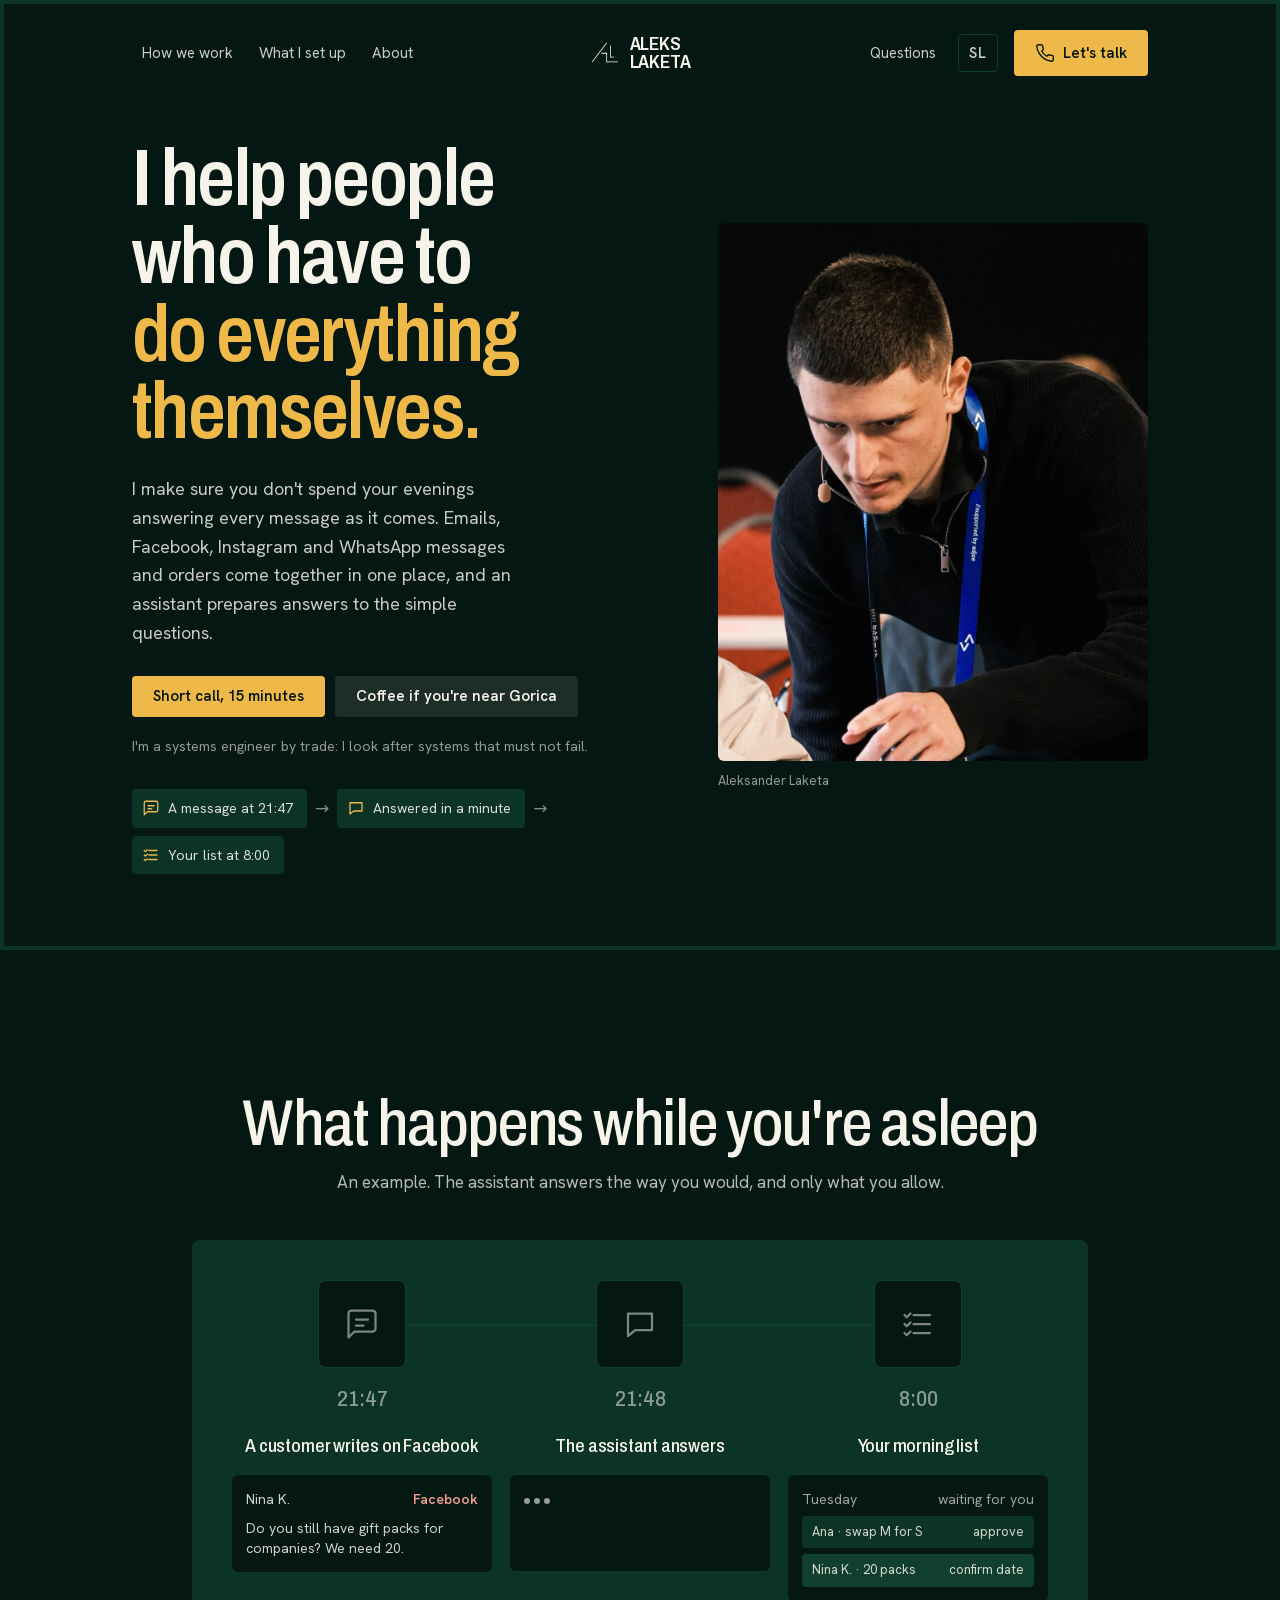
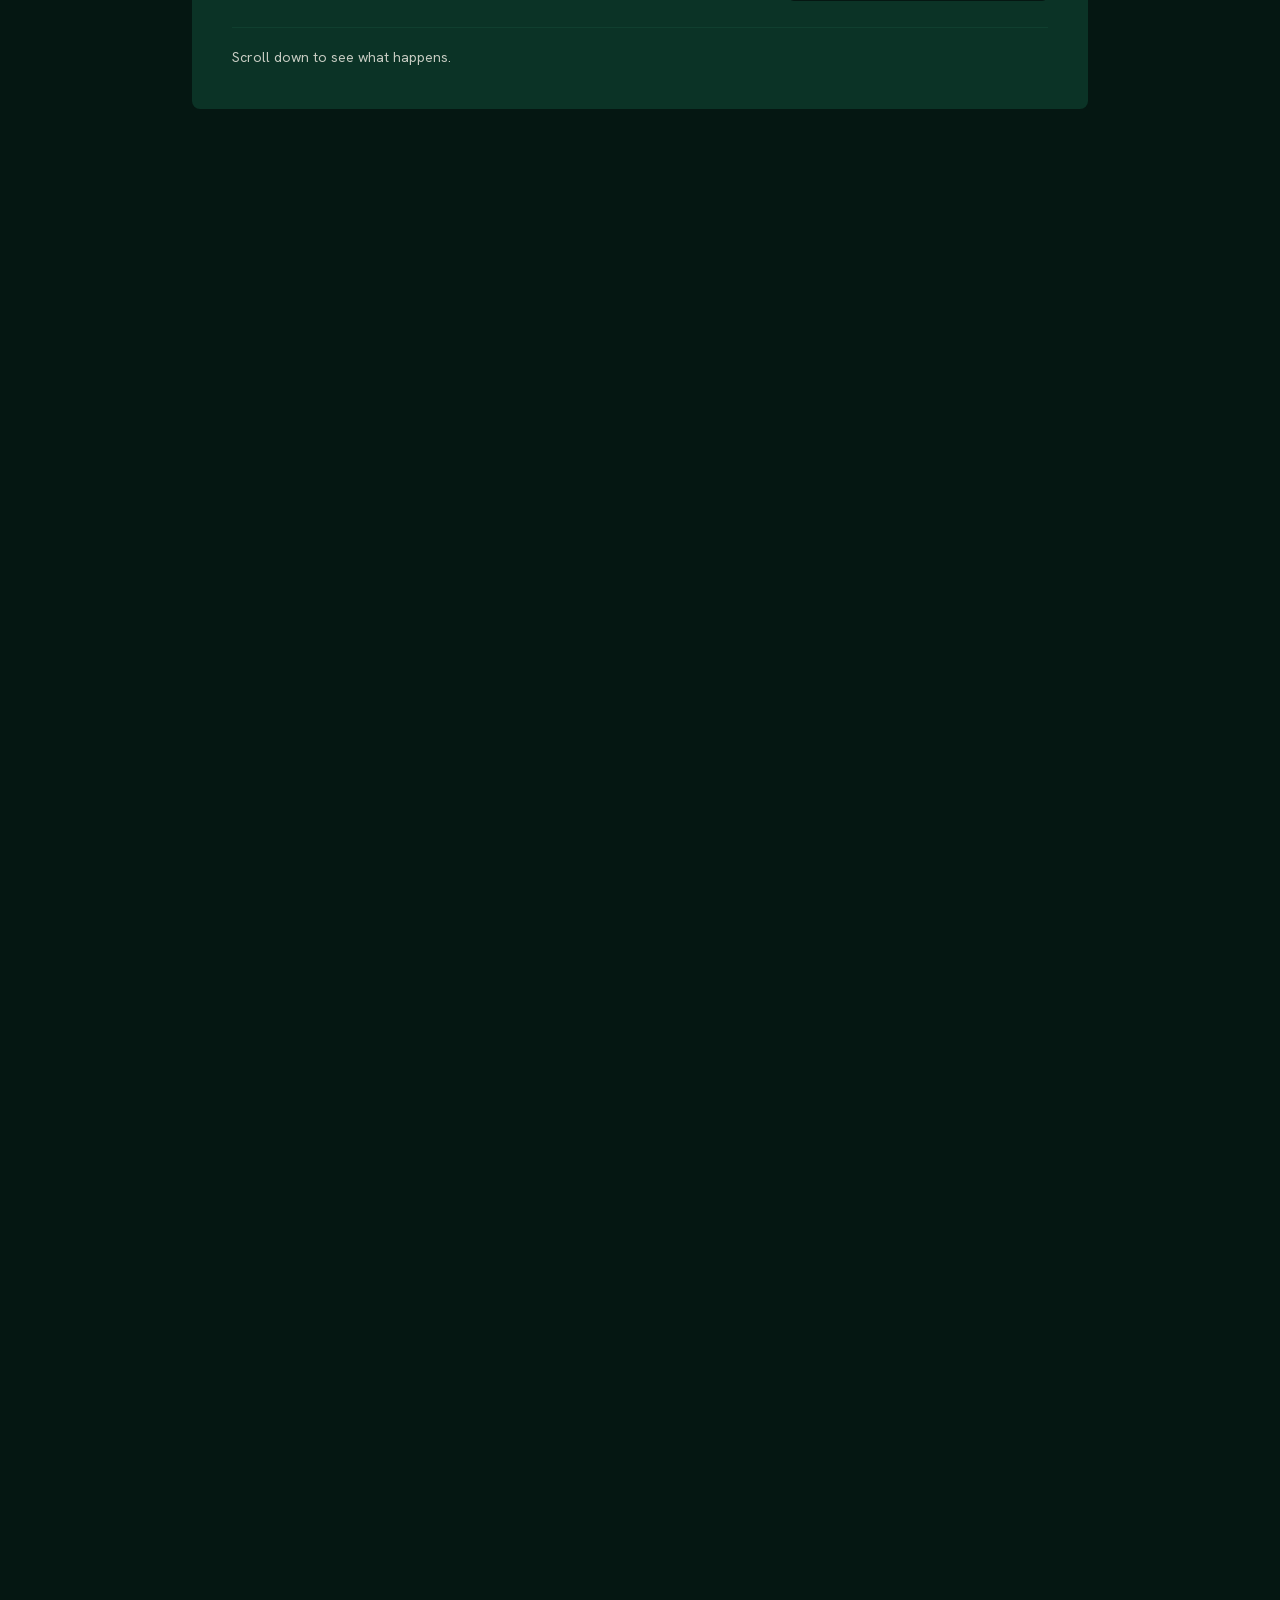
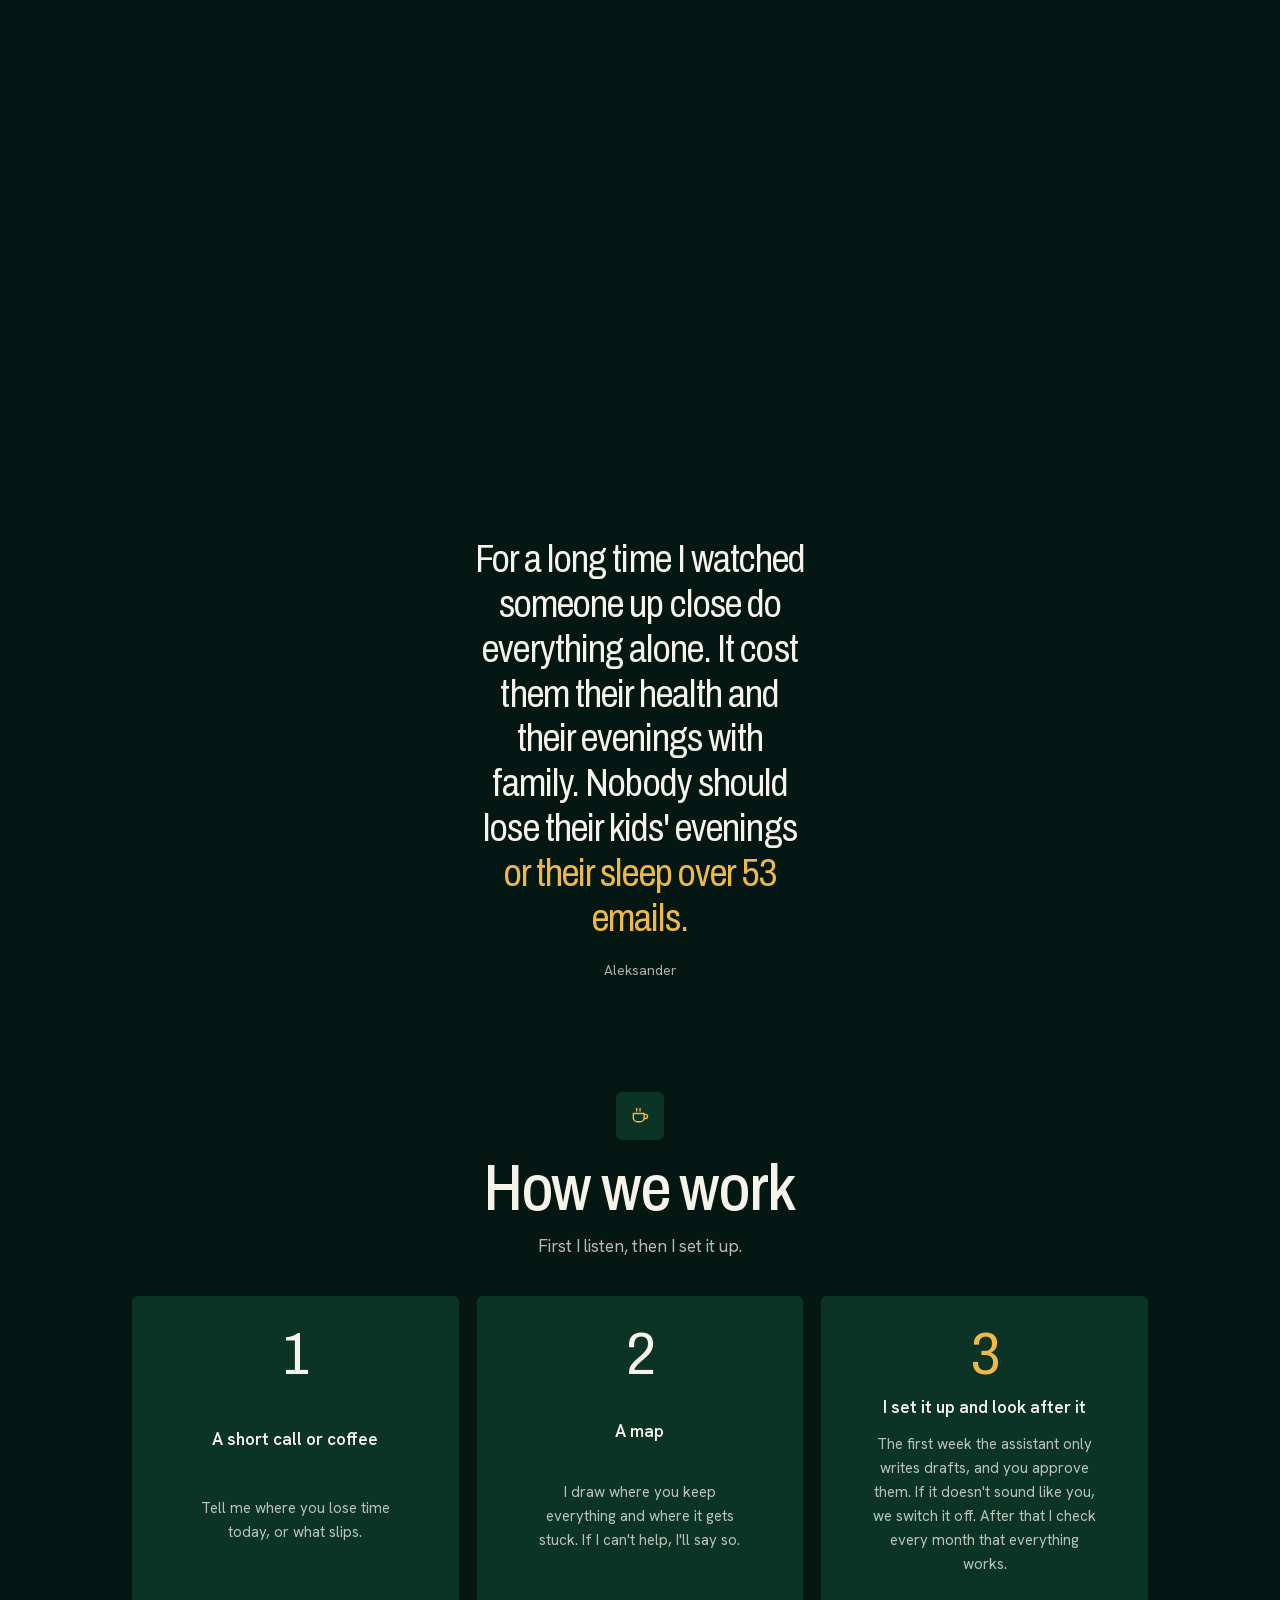
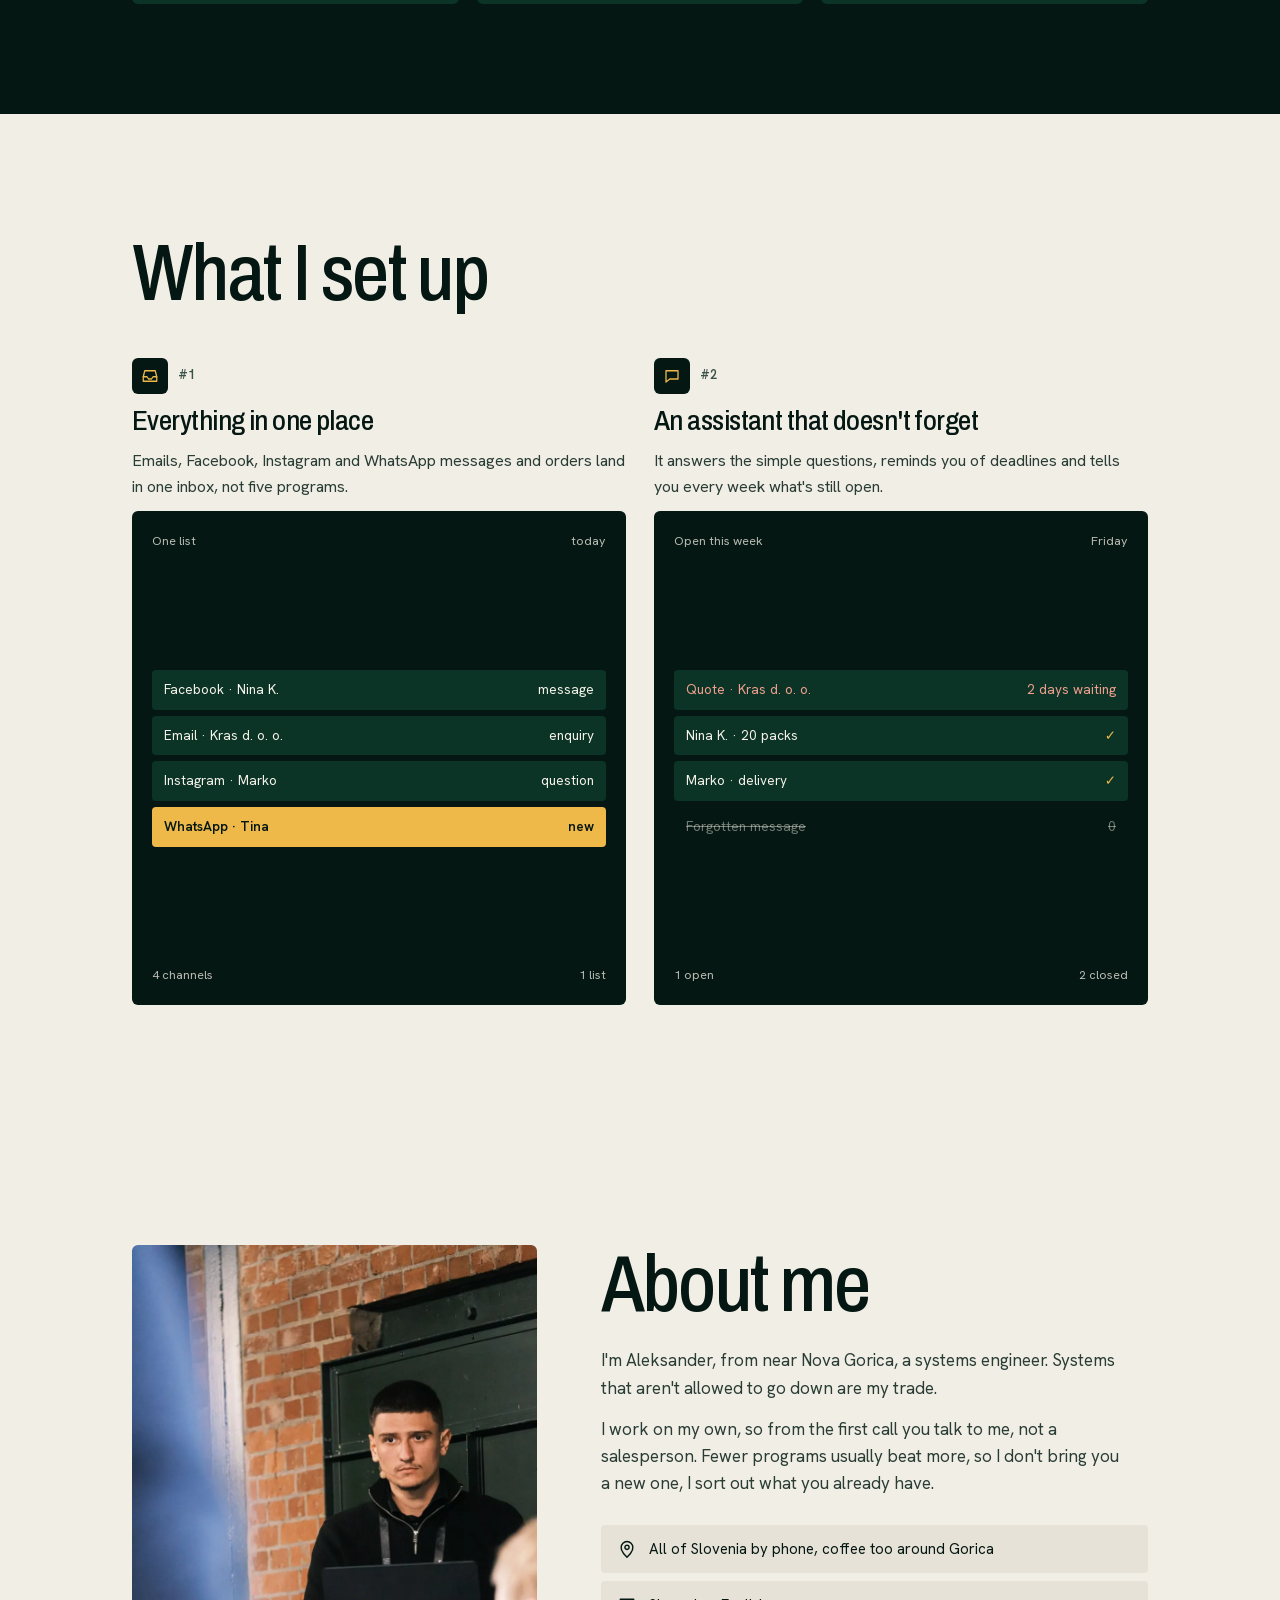
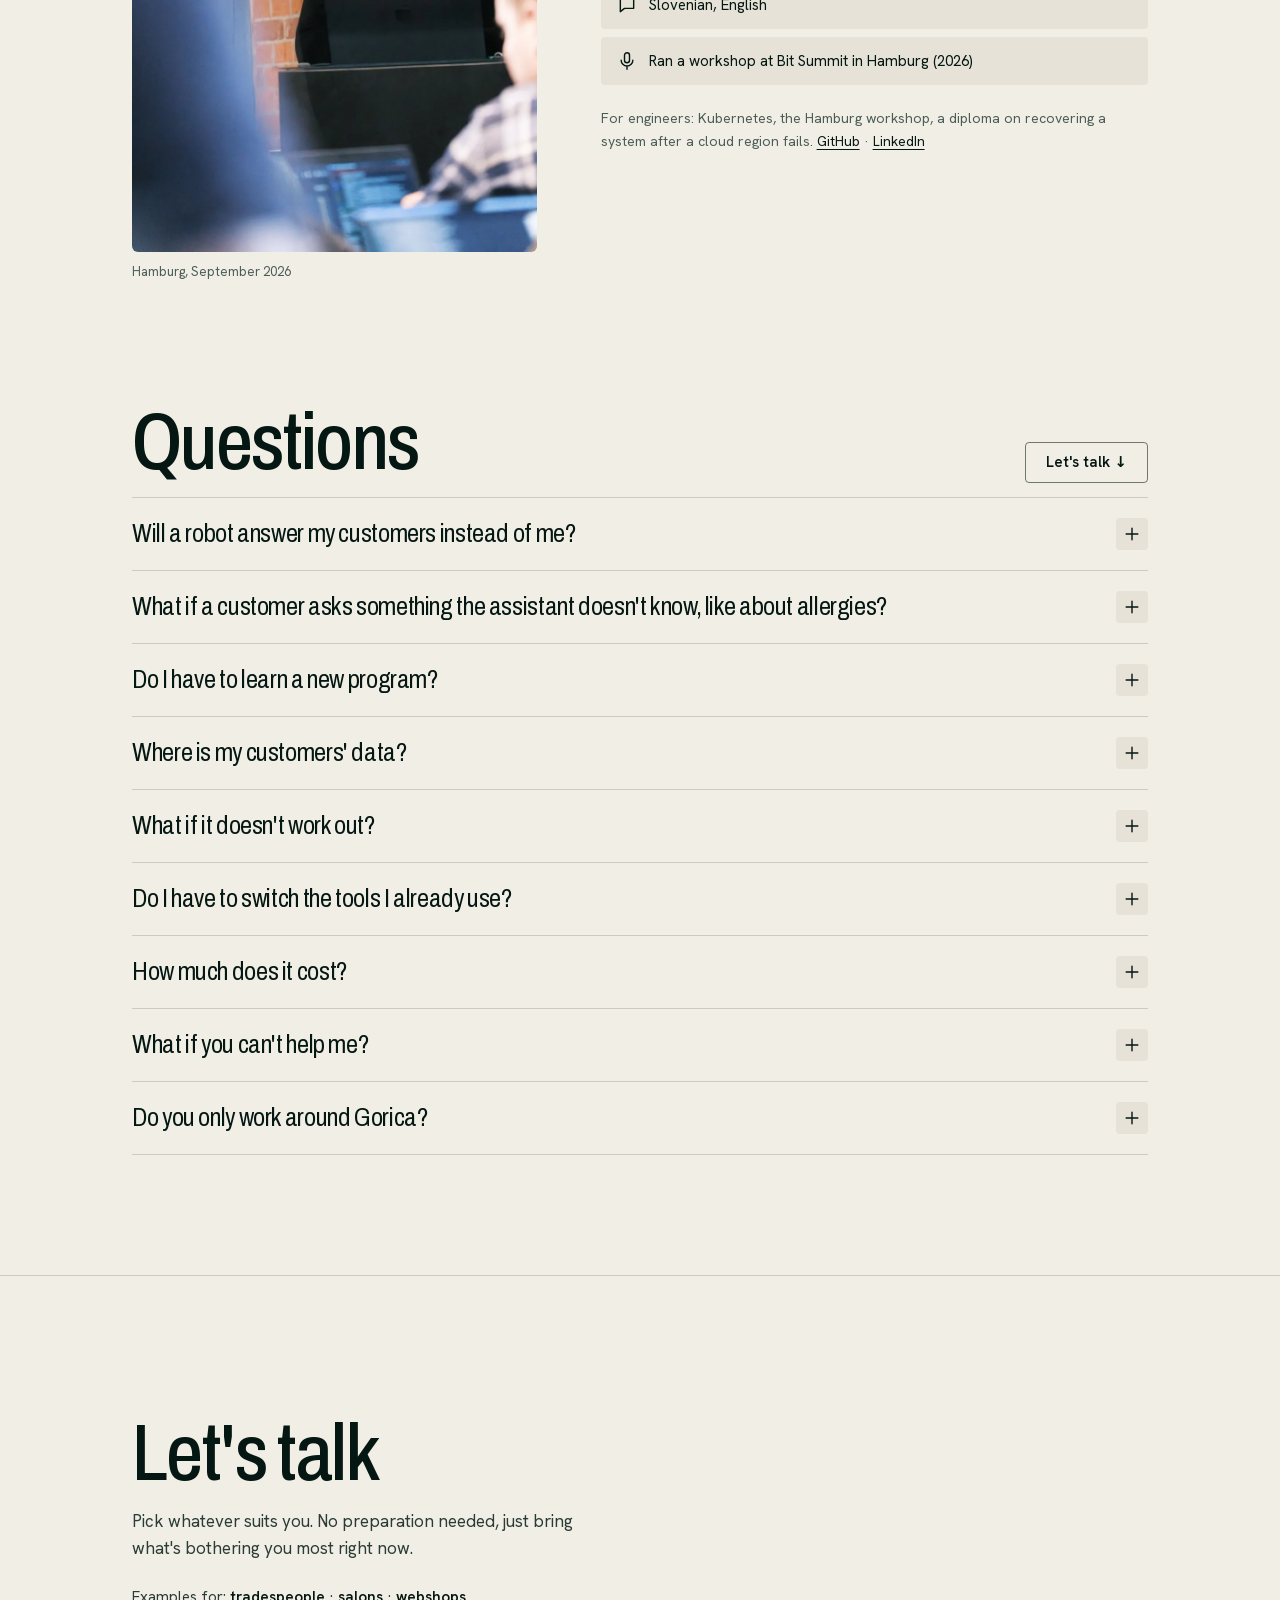
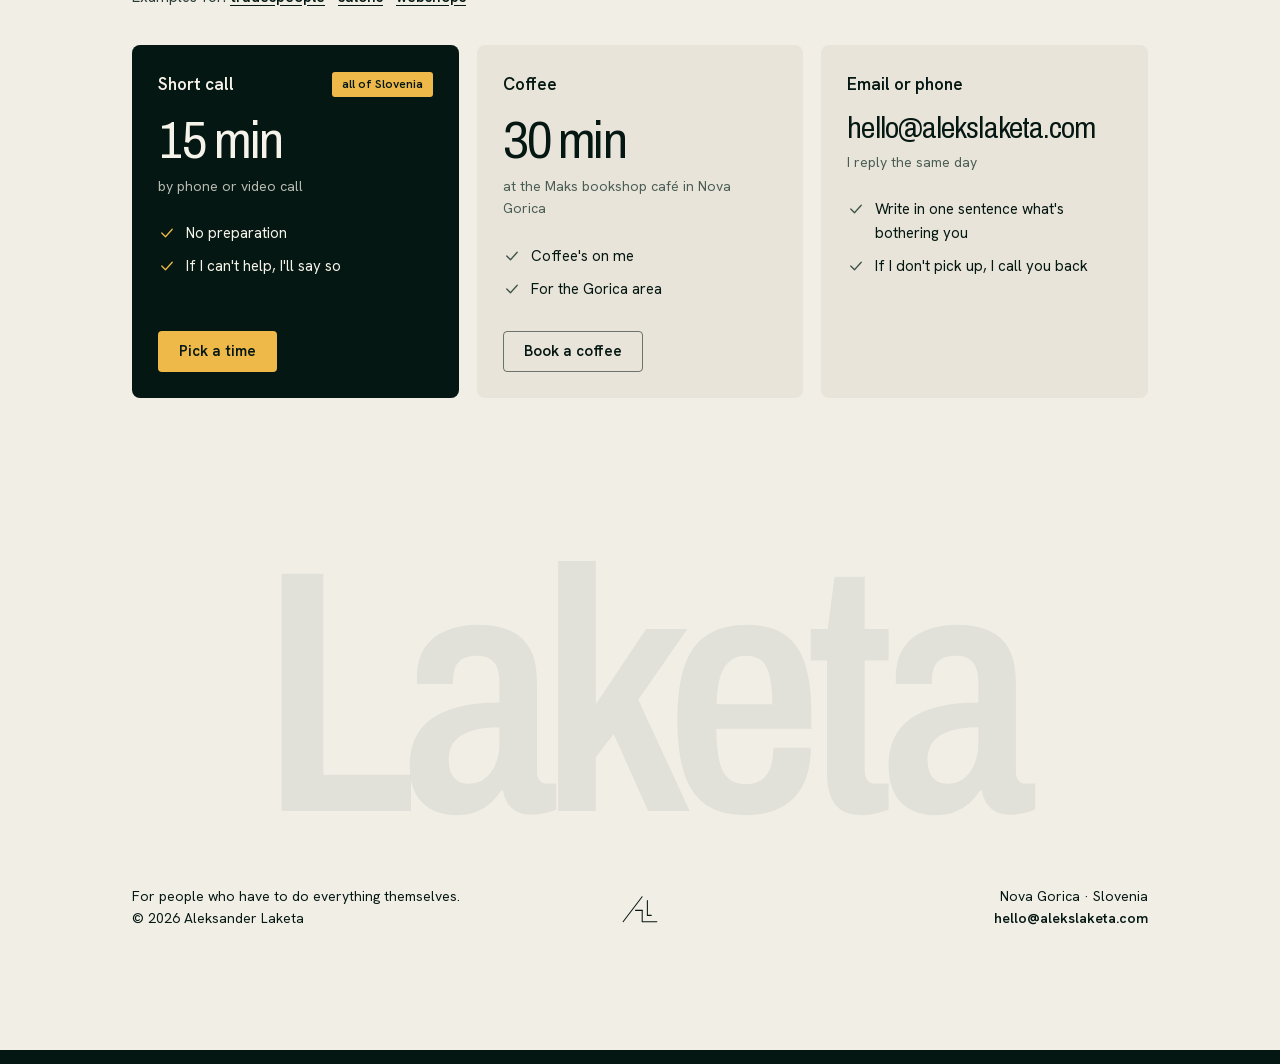
==== commit d58fd184: "Review fixes: copy, tappable contacts, 404, security headers, self-hosted fonts, SEO - Copy: FAQ 'wh" ====
--- a/en/index.html
+++ b/en/index.html
@@ -3,31 +3,48 @@
 <head>
 <meta charset="utf-8">
 <meta name="viewport" content="width=device-width,initial-scale=1">
-<title>Aleks Laketa</title>
-<meta name="description" content="I make sure you don&#x27;t spend your evenings answering emails. Emails, Facebook, Instagram and WhatsApp messages and orders come together in one place, and an assistant prepares answers to the simple questions.">
+<title>Aleks Laketa · a digital assistant for people who do everything themselves</title>
+<meta name="description" content="I make sure you don&#x27;t spend your evenings answering every message as it comes. Emails, Facebook, Instagram and WhatsApp messages and orders come together in one place, and an assistant prepares answers to the simple questions.">
+<meta name="theme-color" content="#051712">
 <link rel="canonical" href="https://alekslaketa.com/en/">
 <link rel="alternate" hreflang="en" href="https://alekslaketa.com/en/">
 <link rel="alternate" hreflang="sl" href="https://alekslaketa.com/sl/">
 <link rel="alternate" hreflang="x-default" href="https://alekslaketa.com/sl/">
 <link rel="icon" href="/assets/favicon.svg" type="image/svg+xml">
+<link rel="apple-touch-icon" href="/assets/apple-touch-icon.png">
+<link rel="preload" href="/assets/helping.webp" as="image" type="image/webp" fetchpriority="high">
+<link rel="preload" href="/assets/fonts/archivo-latin-ad60be.woff2" as="font" type="font/woff2" crossorigin>
+<link rel="preload" href="/assets/fonts/hanken-grotesk-latin-757962.woff2" as="font" type="font/woff2" crossorigin>
 <meta property="og:type" content="website">
-<meta property="og:title" content="Aleks Laketa">
-<meta property="og:description" content="I make sure you don&#x27;t spend your evenings answering emails. Emails, Facebook, Instagram and WhatsApp messages and orders come together in one place, and an assistant prepares answers to the simple questions.">
+<meta property="og:site_name" content="Aleks Laketa">
+<meta property="og:locale" content="en_GB">
+<meta property="og:title" content="Aleks Laketa · a digital assistant for people who do everything themselves">
+<meta property="og:description" content="I make sure you don&#x27;t spend your evenings answering every message as it comes. Emails, Facebook, Instagram and WhatsApp messages and orders come together in one place, and an assistant prepares answers to the simple questions.">
 <meta property="og:url" content="https://alekslaketa.com/en/">
 <meta property="og:image" content="https://alekslaketa.com/assets/og-en.png">
+<meta property="og:image:width" content="1200">
+<meta property="og:image:height" content="630">
 <meta name="twitter:card" content="summary_large_image">
-<link rel="preconnect" href="https://fonts.googleapis.com">
-<link rel="stylesheet" href="https://fonts.googleapis.com/css2?family=Archivo:wdth,wght@75..100,400..700&family=Hanken+Grotesk:wght@400;500;600&display=swap">
+<script type="application/ld+json">{"@context": "https://schema.org", "@graph": [{"@type": "ProfessionalService", "@id": "https://alekslaketa.com/#service", "name": "Aleks Laketa", "url": "https://alekslaketa.com/en/", "description": "I make sure you don't spend your evenings answering every message as it comes. Emails, Facebook, Instagram and WhatsApp messages and orders come together in one place, and an assistant prepares answers to the simple questions.", "email": "hello@alekslaketa.com", "image": "https://alekslaketa.com/assets/helping.jpg", "areaServed": {"@type": "Country", "name": "Slovenia"}, "address": {"@type": "PostalAddress", "addressLocality": "Nova Gorica", "addressCountry": "SI"}, "founder": {"@id": "https://alekslaketa.com/#aleksander"}, "knowsLanguage": ["sl", "en"]}, {"@type": "Person", "@id": "https://alekslaketa.com/#aleksander", "name": "Aleksander Laketa", "jobTitle": "Systems engineer", "sameAs": ["https://www.linkedin.com/in/aleksander-laketa", "https://github.com/0Aleksander"]}, {"@type": "WebPage", "url": "https://alekslaketa.com/en/", "name": "Aleks Laketa · a digital assistant for people who do everything themselves", "description": "I make sure you don't spend your evenings answering every message as it comes. Emails, Facebook, Instagram and WhatsApp messages and orders come together in one place, and an assistant prepares answers to the simple questions.", "inLanguage": "en", "about": {"@id": "https://alekslaketa.com/#service"}}]}</script>
 <style>
-/* Layout: Hermes Agent structure (framed one-colour hero, centred section, paper feature grid, FAQ, tier pricing, ghost wordmark), softened: rounded pills and panels, a friendly grotesque in sentence case, photos shown whole and in their own colour. */
+@font-face { font-family: 'Archivo'; font-style: normal; font-weight: 400 700; font-stretch: 75% 100%; font-display: swap; src: url(/assets/fonts/archivo-latin-ext-8ec073.woff2) format('woff2'); unicode-range: U+0100-02BA, U+02BD-02C5, U+02C7-02CC, U+02CE-02D7, U+02DD-02FF, U+0304, U+0308, U+0329, U+1D00-1DBF, U+1E00-1E9F, U+1EF2-1EFF, U+2020, U+20A0-20AB, U+20AD-20C4, U+2113, U+2C60-2C7F, U+A720-A7FF; }
+@font-face { font-family: 'Archivo'; font-style: normal; font-weight: 400 700; font-stretch: 75% 100%; font-display: swap; src: url(/assets/fonts/archivo-latin-ad60be.woff2) format('woff2'); unicode-range: U+0000-00FF, U+0131, U+0152-0153, U+02BB-02BC, U+02C6, U+02DA, U+02DC, U+0304, U+0308, U+0329, U+2000-206F, U+20AC, U+2122, U+2191, U+2193, U+2212, U+2215, U+FEFF, U+FFFD; }
+@font-face { font-family: 'Hanken Grotesk'; font-style: normal; font-weight: 400; font-display: swap; src: url(/assets/fonts/hanken-grotesk-latin-ext-c95efb.woff2) format('woff2'); unicode-range: U+0100-02BA, U+02BD-02C5, U+02C7-02CC, U+02CE-02D7, U+02DD-02FF, U+0304, U+0308, U+0329, U+1D00-1DBF, U+1E00-1E9F, U+1EF2-1EFF, U+2020, U+20A0-20AB, U+20AD-20C4, U+2113, U+2C60-2C7F, U+A720-A7FF; }
+@font-face { font-family: 'Hanken Grotesk'; font-style: normal; font-weight: 400; font-display: swap; src: url(/assets/fonts/hanken-grotesk-latin-757962.woff2) format('woff2'); unicode-range: U+0000-00FF, U+0131, U+0152-0153, U+02BB-02BC, U+02C6, U+02DA, U+02DC, U+0304, U+0308, U+0329, U+2000-206F, U+20AC, U+2122, U+2191, U+2193, U+2212, U+2215, U+FEFF, U+FFFD; }
+@font-face { font-family: 'Hanken Grotesk'; font-style: normal; font-weight: 500; font-display: swap; src: url(/assets/fonts/hanken-grotesk-latin-ext-c95efb.woff2) format('woff2'); unicode-range: U+0100-02BA, U+02BD-02C5, U+02C7-02CC, U+02CE-02D7, U+02DD-02FF, U+0304, U+0308, U+0329, U+1D00-1DBF, U+1E00-1E9F, U+1EF2-1EFF, U+2020, U+20A0-20AB, U+20AD-20C4, U+2113, U+2C60-2C7F, U+A720-A7FF; }
+@font-face { font-family: 'Hanken Grotesk'; font-style: normal; font-weight: 500; font-display: swap; src: url(/assets/fonts/hanken-grotesk-latin-757962.woff2) format('woff2'); unicode-range: U+0000-00FF, U+0131, U+0152-0153, U+02BB-02BC, U+02C6, U+02DA, U+02DC, U+0304, U+0308, U+0329, U+2000-206F, U+20AC, U+2122, U+2191, U+2193, U+2212, U+2215, U+FEFF, U+FFFD; }
+@font-face { font-family: 'Hanken Grotesk'; font-style: normal; font-weight: 600; font-display: swap; src: url(/assets/fonts/hanken-grotesk-latin-ext-c95efb.woff2) format('woff2'); unicode-range: U+0100-02BA, U+02BD-02C5, U+02C7-02CC, U+02CE-02D7, U+02DD-02FF, U+0304, U+0308, U+0329, U+1D00-1DBF, U+1E00-1E9F, U+1EF2-1EFF, U+2020, U+20A0-20AB, U+20AD-20C4, U+2113, U+2C60-2C7F, U+A720-A7FF; }
+@font-face { font-family: 'Hanken Grotesk'; font-style: normal; font-weight: 600; font-display: swap; src: url(/assets/fonts/hanken-grotesk-latin-757962.woff2) format('woff2'); unicode-range: U+0000-00FF, U+0131, U+0152-0153, U+02BB-02BC, U+02C6, U+02DA, U+02DC, U+0304, U+0308, U+0329, U+2000-206F, U+20AC, U+2122, U+2191, U+2193, U+2212, U+2215, U+FEFF, U+FFFD; }
+
+
 :root{
-  --ink:#051712;     /* brand forest */
-  --ink2:#0b3326;    /* raised green */
-  --ink3:#103f2f;    /* hover / track */
-  --paper:#F1EEE6;   /* light sections */
-  --cream:#F6F3EA;   /* text on green */
-  --gold:#EFB94A;    /* brand accent */
-  --mut:#7c8a8a;     /* brand muted */
+  --ink:#051712;     
+  --ink2:#0b3326;    
+  --ink3:#103f2f;    
+  --paper:#F1EEE6;   
+  --cream:#F6F3EA;   
+  --gold:#EFB94A;    
+  --mut:#7c8a8a;     
   --rule:rgba(5,23,18,.16);
   --display:"Archivo","Avenir Next Condensed","Avenir Next",system-ui,sans-serif;
   --body:"Hanken Grotesk","Avenir Next",system-ui,sans-serif;
@@ -46,7 +63,7 @@
 .ic{width:20px;height:20px;flex:none;fill:none;stroke:currentColor;stroke-width:1.7;stroke-linecap:round;stroke-linejoin:round}
 .photo{border-radius:var(--r);width:100%}
 
-/* buttons */
+
 .btn{display:inline-flex;align-items:center;gap:8px;padding:12px 20px;border-radius:4px;font-family:var(--body);font-weight:600;font-size:15px;line-height:1;border:1.5px solid transparent;cursor:pointer;transition:background .2s,color .2s,transform .2s}
 .btn:hover{transform:translateY(-1px)}
 .btn-gold{background:var(--gold);color:var(--ink)}
@@ -58,7 +75,7 @@
 .btn-dark{background:var(--ink);color:var(--paper)}
 .btn-dark:hover{background:var(--ink3)}
 
-/* hero */
+
 .hero{border:4px solid var(--ink2)}
 nav{display:grid;grid-template-columns:1fr auto 1fr;align-items:center;gap:32px;padding-block:26px 8px}
 nav .side{display:flex;align-items:center;gap:6px}
@@ -81,7 +98,7 @@
 .hero figure{margin:0}
 .hero figcaption{margin-top:10px;font-size:13px;color:rgba(246,243,234,.6)}
 
-/* flow widget */
+
 .flow{padding-block:clamp(72px,10vw,120px) 24px;text-align:center}
 .flow h2,.report h2{font-size:clamp(40px,5.6vw,64px);font-weight:500;line-height:1.02}
 .flow .sub,.report .sub{margin-top:12px;color:rgba(246,243,234,.75)}
@@ -118,7 +135,7 @@
 .replay:hover{background:var(--ink3)}
 @media (prefers-reduced-motion:reduce){*{transition:none!important;animation:none!important}}
 
-/* report */
+
 .report{text-align:center;padding-block:clamp(72px,10vw,110px)}
 .report .ico{width:48px;height:48px;margin:0 auto 16px;border-radius:6px;background:var(--ink2);display:grid;place-items:center;color:var(--gold)}
 .cards{display:grid;grid-template-columns:repeat(3,1fr);gap:18px;margin-top:36px}
@@ -130,7 +147,7 @@
 .scard .pill{font-size:12.5px;font-weight:600;background:rgba(246,243,234,.12);padding:5px 12px;border-radius:4px}
 .report .foot{margin-top:16px;color:rgba(246,243,234,.72);font-size:14px}
 
-/* paper */
+
 .paper{background:var(--paper);color:var(--ink)}
 .paper .wrap{padding-block:clamp(72px,10vw,120px)}
 .paper.rounded{border-radius:0}
@@ -155,7 +172,7 @@
 .panel .one{font-family:var(--display);font-stretch:82%;font-weight:400;font-size:clamp(120px,14vw,170px);line-height:.8;color:var(--gold);text-align:center}
 .tick{color:var(--gold);font-weight:700}
 
-/* about */
+
 .about{display:grid;grid-template-columns:.85fr 1.15fr;gap:clamp(28px,5vw,64px);align-items:start}
 .about>div{min-width:0}
 .about figure{margin:0}
@@ -165,7 +182,7 @@
 .facts div{display:flex;align-items:center;gap:12px;padding:12px 16px;background:#e6e2d7;border-radius:4px;font-size:15px}
 .facts .ic{color:var(--ink)}
 
-/* band */
+
 .band{padding-block:clamp(56px,8vw,96px)}
 .band figure{margin:0}
 .band figcaption{color:rgba(246,243,234,.6)}
@@ -174,7 +191,7 @@
 .band blockquote p em{font-style:normal;color:var(--gold)}
 .band cite{display:block;margin-top:14px;font-style:normal;font-size:14px;color:rgba(246,243,234,.7)}
 
-/* faq */
+
 .faq-head{display:flex;justify-content:space-between;align-items:flex-end;gap:16px;padding-bottom:14px}
 details{border-top:1px solid var(--rule)}
 details:last-child{border-bottom:1px solid var(--rule)}
@@ -184,7 +201,7 @@
 details[open] summary .pm{transform:rotate(45deg)}
 details p{padding:0 0 22px;max-width:64ch;color:#2a3d35}
 
-/* pricing */
+
 .tags{display:flex;flex-wrap:wrap;gap:8px}
 .tags span{border:1.5px solid rgba(5,23,18,.4);padding:4px 12px;border-radius:4px;font-size:13px;font-weight:600}
 .price-head{display:flex;justify-content:space-between;align-items:flex-end;gap:20px;flex-wrap:wrap;margin-top:18px}
@@ -204,7 +221,7 @@
 .tier .btn{align-self:flex-start;margin-top:auto}
 .small-note{margin-top:20px;font-size:14px;color:#4a5d55}
 
-/* footer */
+
 .foot{position:relative;overflow:hidden;padding-top:40px}
 .ghost{font-family:var(--display);font-weight:600;font-stretch:75%;font-size:clamp(120px,27vw,360px);line-height:.8;text-align:center;color:rgba(5,23,18,.06);letter-spacing:-.05em;user-select:none;margin-bottom:-.2em}
 .foot-row{position:relative;display:grid;grid-template-columns:1fr auto 1fr;align-items:end;gap:20px;padding-block:20px 28px;font-size:14px}
@@ -232,7 +249,7 @@
   .foot-row .r{text-align:left}
 }
 
-/* v8 additions: language toggle, longer headline, review markers, contact tiers */
+
 body:not(.en) .t-en{display:none!important}
 body.en .t-sl{display:none!important}
 .hero h1.long{font-size:clamp(44px,6.2vw,88px);line-height:.98}
@@ -258,7 +275,7 @@
 .segs a{text-decoration:underline;text-underline-offset:3px;color:var(--ink);font-weight:600}
 .cred{margin-top:18px;font-size:14px;color:rgba(246,243,234,.6)}
 
-/* v8.1 (18 Nov): the example plays as you scroll, and reverses when you scroll back up */
+
 .flow.js .stage .t,.flow.js .stage h3,.flow.js .stage .card{transition:opacity .5s ease,transform .5s ease,color .4s}
 .flow.js .stage.pending .t,.flow.js .stage.pending h3,.flow.js .stage.pending .card{opacity:0;transform:translateY(24px)}
 .flow.js .track .fill,.flow.js .track .dot{transition:width .15s linear,left .15s linear}
@@ -267,7 +284,10 @@
   .flow.js .flow-scroll{height:300vh}
   .flow.js .flow-pin{position:sticky;top:0;height:100vh;display:flex;flex-direction:column;justify-content:center}
 }
-@media (max-width:860px){nav .side.r a.langbtn{display:inline-block}}
+@media (max-width:860px){nav .side.r a.langbtn{display:inline-block}.chip-arrow{display:none}}
+.stage{align-content:start}
+picture{display:block}
+a.mail{color:inherit;text-decoration:none}a.mail:hover{text-decoration:underline}
 </style>
 
 </head>
@@ -300,7 +320,7 @@
   <div class="wrap">
     <nav>
       <div class="side l">
-        <a href="#kako"><span class="t-sl">Kako delava</span><span class="t-en">How I work</span></a>
+        <a href="#kako"><span class="t-sl">Kako delava</span><span class="t-en">How we work</span></a>
         <a href="#kaj"><span class="t-sl">Kaj uredim</span><span class="t-en">What I set up</span></a>
         <a href="#o-meni"><span class="t-sl">O meni</span><span class="t-en">About</span></a>
       </div>
@@ -315,10 +335,10 @@
     <div class="hero-grid">
       <div>
         <h1 class="long"><span class="t-sl">Pomagam ljudem, ki morajo <em>vse delati sami.</em></span><span class="t-en">I help people who have to <em>do everything themselves.</em></span></h1>
-        <p class="lead"><span class="t-sl">Poskrbim, da vam zvečer ni treba več odgovarjati na e-pošto. E-pošta, sporočila s Facebooka, Instagrama in WhatsAppa ter naročila se zberejo na enem mestu, asistent pa pripravi odgovore na preprosta vprašanja.</span><span class="t-en">I make sure you don't spend your evenings answering emails. Emails, Facebook, Instagram and WhatsApp messages and orders come together in one place, and an assistant prepares answers to the simple questions.</span></p>
+        <p class="lead"><span class="t-sl">Poskrbim, da vam zvečer ni treba več sproti odgovarjati na vsako sporočilo. E-pošta, sporočila s Facebooka, Instagrama in WhatsAppa ter naročila se zberejo na enem mestu, digitalni asistent pa pripravi odgovore na preprosta vprašanja.</span><span class="t-en">I make sure you don't spend your evenings answering every message as it comes. Emails, Facebook, Instagram and WhatsApp messages and orders come together in one place, and an assistant prepares answers to the simple questions.</span></p>
         <div class="ctas">
           <a class="btn btn-gold" href="https://cal.com/alekslaketa/15min" target="_blank" rel="noopener"><span class="t-sl">Kratek klic, 15 minut</span><span class="t-en">Short call, 15 minutes</span></a>
-          <a class="btn btn-ghost" href="https://cal.com/alekslaketa/coffee" target="_blank" rel="noopener"><span class="t-sl">Na Goriškem se dobiva tudi na kavi</span><span class="t-en">Around Gorica, coffee too</span></a>
+          <a class="btn btn-ghost" href="https://cal.com/alekslaketa/coffee" target="_blank" rel="noopener"><span class="t-sl">Na Goriškem se dobiva tudi na kavi</span><span class="t-en">Coffee if you're near Gorica</span></a>
         </div>
         <p class="cred"><span class="t-sl">Po poklicu sem sistemski inženir: skrbim za sisteme, ki ne smejo odpovedati.</span><span class="t-en">I'm a systems engineer by trade: I look after systems that must not fail.</span></p>
         <div class="chips">
@@ -330,7 +350,7 @@
         </div>
       </div>
       <figure>
-        <img class="photo" src="/assets/helping.jpg" width="1099" height="1374" alt="Aleksander Laketa leaning over to help at a laptop during a workshop">
+        <picture><source srcset="/assets/helping.webp" type="image/webp"><img class="photo" src="/assets/helping.jpg" fetchpriority="high" decoding="async" width="1099" height="1374" alt="Aleksander Laketa leaning over to help at a laptop during a workshop"></picture>
         <figcaption>Aleksander Laketa</figcaption>
       </figure>
     </div>
@@ -347,19 +367,19 @@
       <div class="stages">
         <div class="stage" data-s="0">
           <div class="bubble-ic"><svg class="ic" aria-hidden="true"><use href="#i-msg"/></svg></div>
-          <span class="t">21.47</span>
+          <span class="t"><span class="t-sl">21.47</span><span class="t-en">21:47</span></span>
           <h3><span class="t-sl">Stranka vam piše na Facebooku</span><span class="t-en">A customer writes on Facebook</span></h3>
           <div class="card"><div class="row"><span>Nina K.</span><span class="miss">Facebook</span></div><div style="margin-top:8px"><span class="t-sl">Imate še darilne pakete za podjetja? Rabimo jih 20.</span><span class="t-en">Do you still have gift packs for companies? We need 20.</span></div></div>
         </div>
         <div class="stage" data-s="1">
           <div class="bubble-ic"><svg class="ic" aria-hidden="true"><use href="#i-chat"/></svg></div>
-          <span class="t">21.48</span>
+          <span class="t"><span class="t-sl">21.48</span><span class="t-en">21:48</span></span>
           <h3><span class="t-sl">Asistent odgovori</span><span class="t-en">The assistant answers</span></h3>
           <div class="card" id="replycard"><span class="typing" aria-hidden="true"><i></i><i></i><i></i></span></div>
         </div>
         <div class="stage" data-s="2">
           <div class="bubble-ic"><svg class="ic" aria-hidden="true"><use href="#i-list"/></svg></div>
-          <span class="t">8.00</span>
+          <span class="t"><span class="t-sl">8.00</span><span class="t-en">8:00</span></span>
           <h3><span class="t-sl">Vaš jutranji seznam</span><span class="t-en">Your morning list</span></h3>
           <div class="card"><div class="row" style="color:rgba(246,243,234,.65)"><span class="t-sl">Torek</span><span class="t-en">Tuesday</span><span class="t-sl">čaka na vas</span><span class="t-en">waiting for you</span></div><div class="slot"><span>Ana · <span class="t-sl">menjava M za S</span><span class="t-en">swap M for S</span></span><span class="t-sl">potrdite</span><span class="t-en">approve</span></div><div class="slot new"><span>Nina K. · 20 <span class="t-sl">paketov</span><span class="t-en">packs</span></span><span class="t-sl">potrdite rok</span><span class="t-en">confirm date</span></div></div>
         </div>
@@ -373,7 +393,7 @@
 <section class="band why" id="zakaj">
   <div class="wrap">
     <blockquote>
-      <p><span class="t-sl">Dolgo sem od blizu gledal človeka, ki je vse delal sam. Stalo ga je zdravja in večerov z družino. Zaradi 53 e-sporočil nihče ne bi smel ostati <em>brez večerov z otroki in brez spanca.</em></span><span class="t-en">For a long time I watched someone up close do everything alone. It cost them their health and their evenings with family. Nobody should lose their kids' evenings <em>or their sleep over 53 emails.</em></span></p>
+      <p><span class="t-sl">Dolgo sem od blizu gledal človeka, ki je vse delal sam. Stalo ga je zdravja in večerov z družino. Zaradi 53 e‑sporočil nihče ne bi smel ostati <em>brez večerov z otroki in brez spanca.</em></span><span class="t-en">For a long time I watched someone up close do everything alone. It cost them their health and their evenings with family. Nobody should lose their kids' evenings <em>or their sleep over 53 emails.</em></span></p>
       <cite>Aleksander</cite>
     </blockquote>
   </div>
@@ -399,8 +419,8 @@
       <div class="feat">
         <div class="head"><span class="badge"><svg class="ic" aria-hidden="true"><use href="#i-inbox"/></svg></span><span class="num">#1</span></div>
         <h3><span class="t-sl">Vse na enem mestu</span><span class="t-en">Everything in one place</span></h3>
-        <p><span class="t-sl">E-pošta, sporočila s Facebooka, Instagrama in WhatsAppa ter naročila se zberejo na enem mestu, namesto da so raztresena po petih programih.</span><span class="t-en">Emails, Facebook and Instagram messages and orders land in one inbox, not five programs.</span></p>
-        <div class="panel"><div class="meta"><span class="t-sl">En seznam</span><span class="t-en">One list</span><span class="t-sl">danes</span><span class="t-en">today</span></div><div class="lines"><div><span>Facebook · Nina K.</span><span class="t-sl">sporočilo</span><span class="t-en">message</span></div><div><span>E-pošta · Kras d. o. o.</span><span class="t-sl">povpraševanje</span><span class="t-en">enquiry</span></div><div><span>Instagram · Marko</span><span class="t-sl">vprašanje</span><span class="t-en">question</span></div><div class="gold"><span>WhatsApp · Tina</span><span class="t-sl">novo</span><span class="t-en">new</span></div></div><div class="meta"><span class="t-sl">4 kanali</span><span class="t-en">4 channels</span><span class="t-sl">1 seznam</span><span class="t-en">1 list</span></div></div>
+        <p><span class="t-sl">E-pošta, sporočila s Facebooka, Instagrama in WhatsAppa ter naročila se zberejo na enem mestu, namesto da so raztresena po petih programih.</span><span class="t-en">Emails, Facebook, Instagram and WhatsApp messages and orders land in one inbox, not five programs.</span></p>
+        <div class="panel"><div class="meta"><span class="t-sl">En seznam</span><span class="t-en">One list</span><span class="t-sl">danes</span><span class="t-en">today</span></div><div class="lines"><div><span>Facebook · Nina K.</span><span class="t-sl">sporočilo</span><span class="t-en">message</span></div><div><span><span class="t-sl">E-pošta</span><span class="t-en">Email</span> · Kras d. o. o.</span><span class="t-sl">povpraševanje</span><span class="t-en">enquiry</span></div><div><span>Instagram · Marko</span><span class="t-sl">vprašanje</span><span class="t-en">question</span></div><div class="gold"><span>WhatsApp · Tina</span><span class="t-sl">novo</span><span class="t-en">new</span></div></div><div class="meta"><span class="t-sl">4 kanali</span><span class="t-en">4 channels</span><span class="t-sl">1 seznam</span><span class="t-en">1 list</span></div></div>
       </div>
       <div class="feat">
         <div class="head"><span class="badge"><svg class="ic" aria-hidden="true"><use href="#i-chat"/></svg></span><span class="num">#2</span></div>
@@ -418,13 +438,13 @@
   <div class="wrap">
     <div class="about">
       <figure>
-        <img class="photo" src="/assets/p30.jpg" width="900" height="1350" alt="Aleks Laketa at the lectern during the talk">
+        <picture><source srcset="/assets/p30.webp" type="image/webp"><img class="photo" src="/assets/p30.jpg" loading="lazy" decoding="async" width="900" height="1350" alt="Aleks Laketa at the lectern during the talk"></picture>
         <figcaption>Hamburg, <span class="t-sl">september 2026</span><span class="t-en">September 2026</span></figcaption>
       </figure>
       <div>
         <h2 class="sec-title"><span class="t-sl">O meni</span><span class="t-en">About me</span></h2>
         <div class="body">
-          <p><span class="t-sl">Sem Aleksander iz okolice Nove Gorice. Po poklicu skrbim za sisteme, ki ne smejo odpovedati.</span><span class="t-en">I'm Aleksander, from near Nova Gorica, an infrastructure engineer. Systems that aren't allowed to go down are my trade.</span></p>
+          <p><span class="t-sl">Sem Aleksander iz okolice Nove Gorice. Po poklicu skrbim za sisteme, ki ne smejo odpovedati.</span><span class="t-en">I'm Aleksander, from near Nova Gorica, a systems engineer. Systems that aren't allowed to go down are my trade.</span></p>
           <p><span class="t-sl">Delam sam, zato se od prvega klica naprej pogovarjate z mano, ne s prodajalcem. Pogosto je bolje imeti manj programov kot več, zato vam ne vsiljujem novega, ampak uredim tisto, kar že imate.</span><span class="t-en">I work on my own, so from the first call you talk to me, not a salesperson. Fewer programs usually beat more, so I don't bring you a new one, I sort out what you already have.</span></p>
         </div>
         <div class="facts">
@@ -440,9 +460,9 @@
       <div class="faq-head"><h2 class="sec-title"><span class="t-sl">Vprašanja</span><span class="t-en">Questions</span></h2><a class="btn btn-line" href="#kontakt"><span class="t-sl">Pogovoriva se ↓</span><span class="t-en">Let's talk ↓</span></a></div>
       <details><summary><span><span class="t-sl">Bo »robot« odgovarjal mojim strankam namesto mene?</span><span class="t-en">Will a robot answer my customers instead of me?</span></span><span class="pm"><svg class="ic" aria-hidden="true"><use href="#i-plus"/></svg></span></summary><p><span class="t-sl">Asistent odgovarja samo na vprašanja, za katera ste mu dali odgovor: cenik, delovni čas, roki dostave, menjave, sestavine z vašega seznama. Prvi teden ne pošlje ničesar sam, samo pripravi osnutke. Ko ste zadovoljni, sme sam odgovarjati na vprašanja, ki ste jih odobrili. Vse drugo vedno počaka, da potrdite vi.</span><span class="t-en">Only questions you've given it an answer for: prices, opening hours, delivery dates, exchanges, ingredients from your list. The first week it sends nothing on its own, it only drafts. Once you're happy, it may answer the questions you've approved by itself. Everything else always waits for you.</span></p></details>
       <details><summary><span><span class="t-sl">Kaj pa, če stranka vpraša nekaj, česar asistent ne ve, na primer o alergijah?</span><span class="t-en">What if a customer asks something the assistant doesn't know, like about allergies?</span></span><span class="pm"><svg class="ic" aria-hidden="true"><use href="#i-plus"/></svg></span></summary><p><span class="t-sl">Takrat ne ugiba. Stranki napiše, da ji boste odgovorili osebno, vprašanje pa pride na vrh vašega seznama.</span><span class="t-en">Then it doesn't guess. It tells the customer you'll answer personally, and the question goes to the top of your list.</span></p></details>
-      <details><summary><span><span class="t-sl">Se bom moral naučiti nov program?</span><span class="t-en">Do I have to learn a new program?</span></span><span class="pm"><svg class="ic" aria-hidden="true"><use href="#i-plus"/></svg></span></summary><p><span class="t-sl">Ne. Nič zapletenega se vam ni treba učiti: na telefon dobite en seznam in odgovore potrdite kar tam.</span><span class="t-en">No. You get one list on your phone and approve answers right there.</span></p></details>
-      <details><summary><span><span class="t-sl">Kje so podatki mojih strank?</span><span class="t-en">Where is my customers' data?</span></span><span class="pm"><svg class="ic" aria-hidden="true"><use href="#i-plus"/></svg></span></summary><p><span class="t-sl">Ostanejo vaši in so shranjeni v EU. Pred začetkom podpiševa pogodbo o obdelavi osebnih podatkov, na vašo željo pa podatke izbrišem.</span><span class="t-en">It stays yours and is stored in the EU. Before we start we sign a data processing agreement, and I delete it whenever you ask.</span></p></details>
-      <details><summary><span><span class="t-sl">Kaj pa, če me nekoč ne bo več?</span><span class="t-en">What if you're not around?</span></span><span class="pm"><svg class="ic" aria-hidden="true"><use href="#i-plus"/></svg></span></summary><p><span class="t-sl">Vse postavim na vaše uporabniške račune in zapišem, kako deluje. Če nehava sodelovati, vse ostane vaše in deluje naprej.</span><span class="t-en">I set everything up on your own accounts and write down how it works. If we stop working together, it all stays yours and keeps running.</span></p></details>
+      <details><summary><span><span class="t-sl">Ali se moram naučiti nov program?</span><span class="t-en">Do I have to learn a new program?</span></span><span class="pm"><svg class="ic" aria-hidden="true"><use href="#i-plus"/></svg></span></summary><p><span class="t-sl">Ne. Nič zapletenega se vam ni treba učiti: na telefon dobite en seznam in odgovore potrdite kar tam.</span><span class="t-en">No. You get one list on your phone and approve answers right there.</span></p></details>
+      <details><summary><span><span class="t-sl">Kje so podatki mojih strank?</span><span class="t-en">Where is my customers' data?</span></span><span class="pm"><svg class="ic" aria-hidden="true"><use href="#i-plus"/></svg></span></summary><p><span class="t-sl">Ostanejo vaši. Kjer se le da, izberem strežnike v EU. Pred začetkom podpiševa pogodbo o obdelavi osebnih podatkov, na vašo željo pa podatke izbrišem.</span><span class="t-en">It stays yours. Wherever I can, I choose servers in the EU. Before we start we sign a data processing agreement, and I delete it whenever you ask.</span></p></details>
+      <details><summary><span><span class="t-sl">Kaj pa, če sodelovanje ne bo delovalo?</span><span class="t-en">What if it doesn't work out?</span></span><span class="pm"><svg class="ic" aria-hidden="true"><use href="#i-plus"/></svg></span></summary><p><span class="t-sl">Vse postavim na vaše uporabniške račune in zapišem, kako deluje. Če nehava sodelovati, vse ostane vaše in deluje naprej.</span><span class="t-en">I set everything up on your own accounts and write down how it works. If we stop working together, it all stays yours and keeps running.</span></p></details>
       <details><summary><span><span class="t-sl">Ali moram zamenjati orodja, ki jih že uporabljam?</span><span class="t-en">Do I have to switch the tools I already use?</span></span><span class="pm"><svg class="ic" aria-hidden="true"><use href="#i-plus"/></svg></span></summary><p><span class="t-sl">Ni nujno. Najprej pogledava, kaj že uporabljate, in pogosto je dovolj, da to povežem.</span><span class="t-en">Not necessarily. First we look at what you already use, and often it's enough for me to connect it.</span></p></details>
       <details><summary><span><span class="t-sl">Koliko stane?</span><span class="t-en">How much does it cost?</span></span><span class="pm"><svg class="ic" aria-hidden="true"><use href="#i-plus"/></svg></span></summary><p><span class="t-sl">Enkrat plačate postavitev, potem mesečno vzdrževanje. Znesek je odvisen od tega, koliko kanalov poveževa, zato ga ne povem na pamet. Ko vidim, kaj imate, vam ceno pošljem pisno, preden kar koli začnem, in potem se odločite vi. Prvi pogovor ne stane nič.</span><span class="t-en">You pay once for the setup, then a monthly fee for upkeep. The amount depends on how many channels we connect, so I don't guess it. Once I've seen what you have, I send you the price in writing before I start anything, and then you decide. The first call costs nothing.</span></p></details>
       <details><summary><span><span class="t-sl">Kaj pa, če mi ne morete pomagati?</span><span class="t-en">What if you can't help me?</span></span><span class="pm"><svg class="ic" aria-hidden="true"><use href="#i-plus"/></svg></span></summary><p><span class="t-sl">To vam povem že v prvem pogovoru.</span><span class="t-en">I'll tell you on the first call.</span></p></details>
@@ -477,9 +497,9 @@
       </div>
       <div class="tier">
         <div class="top"><span class="t-sl">E-pošta ali telefon</span><span class="t-en">Email or phone</span></div>
-        <div class="amt" style="font-size:clamp(24px,2.6vw,30px)">hello@<wbr>alekslaketa.com</div>
+        <div class="amt" style="font-size:clamp(24px,2.6vw,30px)"><a href="mailto:hello@alekslaketa.com" style="color:inherit">hello@<wbr>alekslaketa.com</a></div>
         <div class="per"><span class="t-sl">odgovorim isti dan</span><span class="t-en">I reply the same day</span></div>
-        <ul><li><svg class="ic" aria-hidden="true"><use href="#i-check"/></svg><span class="t-sl">Napišite v enem stavku, kaj vas teži</span><span class="t-en">Write in one sentence what's bothering you</span></li><li><svg class="ic" aria-hidden="true"><use href="#i-check"/></svg><span class="t-sl">Če ne dvignem, vas še isti dan pokličem</span><span class="t-en">If I don't pick up, I call you back the same day</span></li></ul>
+        <ul><li><svg class="ic" aria-hidden="true"><use href="#i-check"/></svg><span class="t-sl">Napišite v enem stavku, kaj vas teži</span><span class="t-en">Write in one sentence what's bothering you</span></li><li><svg class="ic" aria-hidden="true"><use href="#i-check"/></svg><span class="t-sl">Če ne dvignem, vas pokličem nazaj</span><span class="t-en">If I don't pick up, I call you back</span></li></ul>
       </div>
     </div>
   </div>
@@ -488,74 +508,12 @@
     <div class="wrap foot-row">
       <div><span class="t-sl">Za ljudi, ki morajo vse delati sami.</span><span class="t-en">For people who have to do everything themselves.</span><br>© 2026 Aleksander Laketa</div>
       <svg viewBox="0 0 400 400" fill="#051712" aria-hidden="true"><use href="#i-logo"/></svg>
-      <div class="r">Nova Gorica · <span class="t-sl">Slovenija</span><span class="t-en">Slovenia</span><br><span class="mail">hello@alekslaketa.com</span> · <span class="mail"></span></div>
+      <div class="r">Nova Gorica · <span class="t-sl">Slovenija</span><span class="t-en">Slovenia</span><br><a class="mail" href="mailto:hello@alekslaketa.com">hello@alekslaketa.com</a></div>
     </div>
     <div class="bar"></div>
   </div>
 </section>
 
-<script>
-(function(){
-  var body=document.body;
-  function lang(){return body.classList.contains('en')?'en':'sl';}
-  function setLang(l){body.classList.toggle('en',l==='en');document.documentElement.lang=l; if(window.__flow)window.__flow.refresh();}
-  var start='en';
-  setLang(start);
-
-  var stages=[].slice.call(document.querySelectorAll('.stage'));
-  var fill=document.getElementById('fill'),dot=document.getElementById('dot');
-  var status=document.getElementById('status'),reply=document.getElementById('replycard');
-  var reduce=window.matchMedia&&window.matchMedia('(prefers-reduced-motion: reduce)').matches;
-  var T={
-    sl:{reply:'Pozdravljeni! Da, pakete imamo. Cenik in obrazec za naročilo najdete tukaj: <u>vasa-trgovina.si/darila</u>. Rok za 20 kosov vam potrdimo jutri zjutraj.',
-        msgs:['Stranka vam piše ob 21.47. Vi že spite.','Asistent odgovori v minuti, ker ste mu odgovore o cenah in rokih že odobrili. Vse drugo počaka na vas.','<b>Zjutraj</b> vidite, kaj čaka na vas. Nič vam ni ušlo.']},
-    en:{reply:'Hi! Yes, we have them. Price list and ordering here: <u>your-shop.si/gifts</u>. We’ll confirm the date for 20 packs tomorrow morning.',
-        msgs:['A customer writes at 21:47. You’re already home.','The assistant answers within a minute, because you already approved prices and dates. Everything else waits for you.','<b>In the morning</b> you see what’s waiting. Nothing slipped.']}
-  };
-  var TYPING='<span class="typing" aria-hidden="true"><i></i><i></i><i></i></span>';
-  T.sl.hint='Pomaknite se navzdol in poglejte, kaj se zgodi.';
-  T.en.hint='Scroll down to see what happens.';
-  var sec=document.getElementById('primer'),sc=sec.querySelector('.flow-scroll');
-  var pinMQ=window.matchMedia('(min-width:861px) and (min-height:760px) and (prefers-reduced-motion:no-preference)');
-  sec.classList.add('js');
-  var key='',prev=-1,step=-1;
-  function clamp(v){return v<0?0:v>1?1:v;}
-  function render(s,typing,pct){
-    fill.style.width=pct+'%';dot.style.left=pct+'%';
-    var k=s+'|'+typing+'|'+lang();
-    if(k===key)return;key=k;step=s;
-    stages.forEach(function(el,i){
-      el.classList.toggle('pending',i>s);
-      el.classList.toggle('on',i===s&&s<2);
-      el.classList.toggle('done',i<s||(i===s&&s===2));
-      el.classList.remove('ring');
-    });
-    if(s===0&&prev<0&&!reduce){void stages[0].offsetWidth;stages[0].classList.add('ring');}
-    prev=s;
-    reply.innerHTML=(s>=1&&!typing)?T[lang()].reply:TYPING;
-    status.innerHTML=s<0?T[lang()].hint:T[lang()].msgs[s];
-  }
-  function update(){
-    if(reduce){render(2,false,100);return;}
-    var vh=window.innerHeight;
-    if(pinMQ.matches){
-      var r=sc.getBoundingClientRect(),p=clamp(-r.top/Math.max(1,r.height-vh));
-      var s=p<.08?-1:p<.38?0:p<.68?1:2;
-      render(s,s===1&&p<.5,clamp((p-.08)/.6)*100);
-    }else{
-      var s2=-1;
-      stages.forEach(function(el,i){if(el.getBoundingClientRect().top<vh*.75)s2=i;});
-      render(s2,s2===1&&stages[1].getBoundingClientRect().top>vh*.5,s2<=0?0:s2*50);
-    }
-  }
-  var ticking=false;
-  function onScroll(){if(!ticking){ticking=true;requestAnimationFrame(function(){ticking=false;update();});}}
-  window.addEventListener('scroll',onScroll,{passive:true});
-  window.addEventListener('resize',onScroll);
-  if(pinMQ.addEventListener)pinMQ.addEventListener('change',onScroll);
-  window.__flow={refresh:function(){key='';update();}};
-  update();
-})();
-</script>
+<script src="/assets/js/en-home.js"></script>
 </body>
 </html>
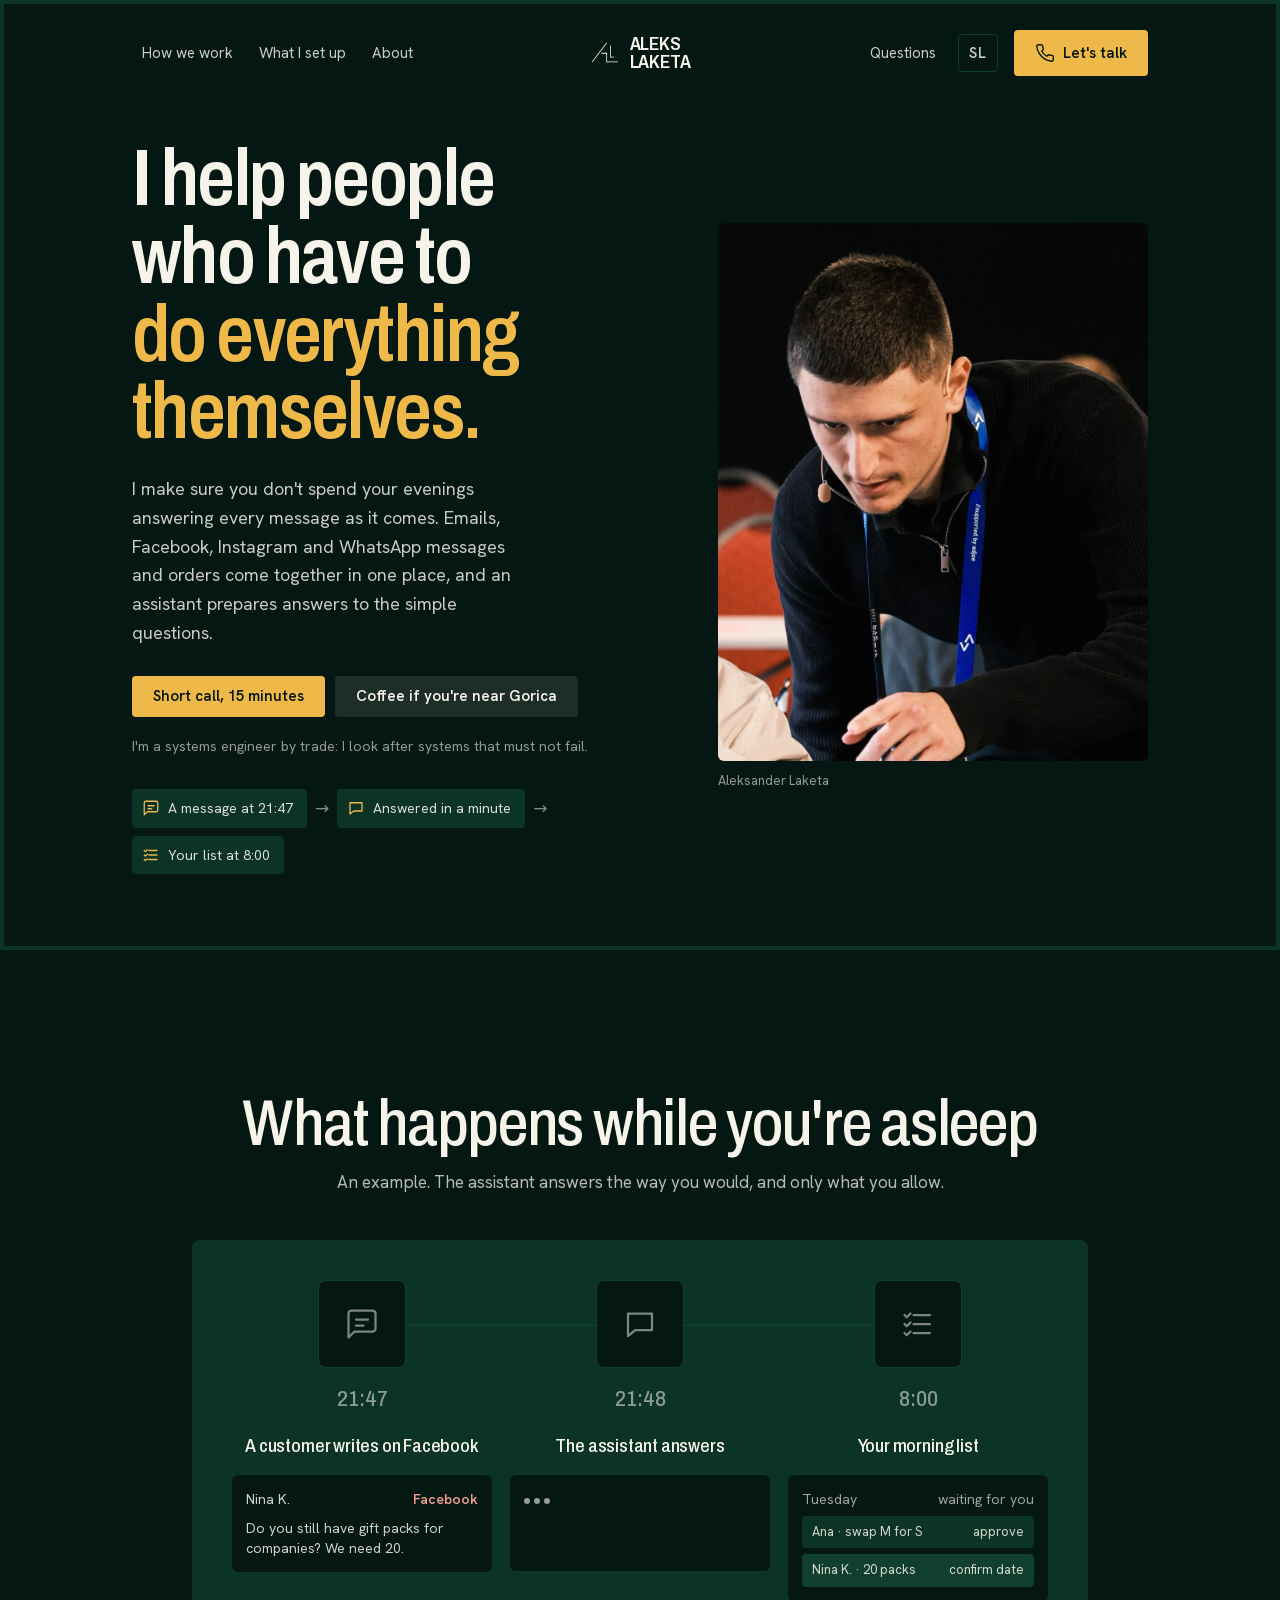
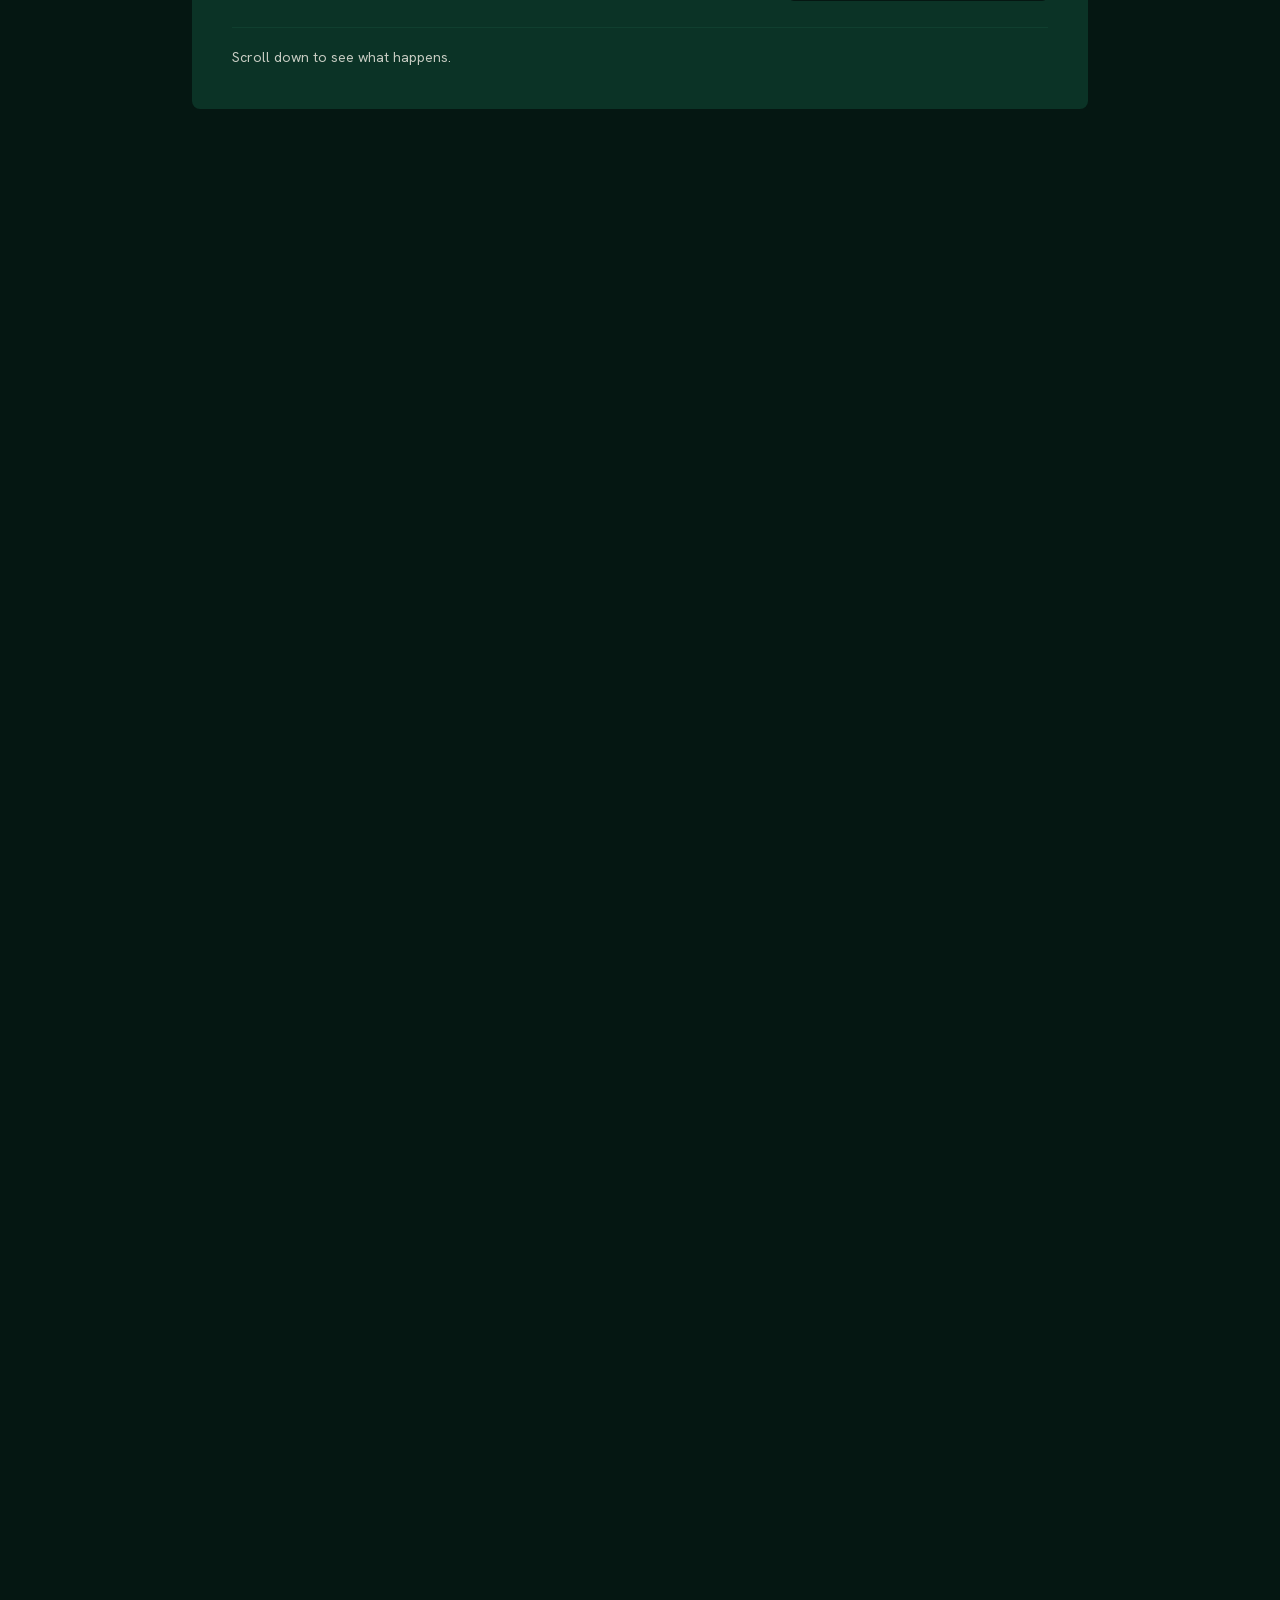
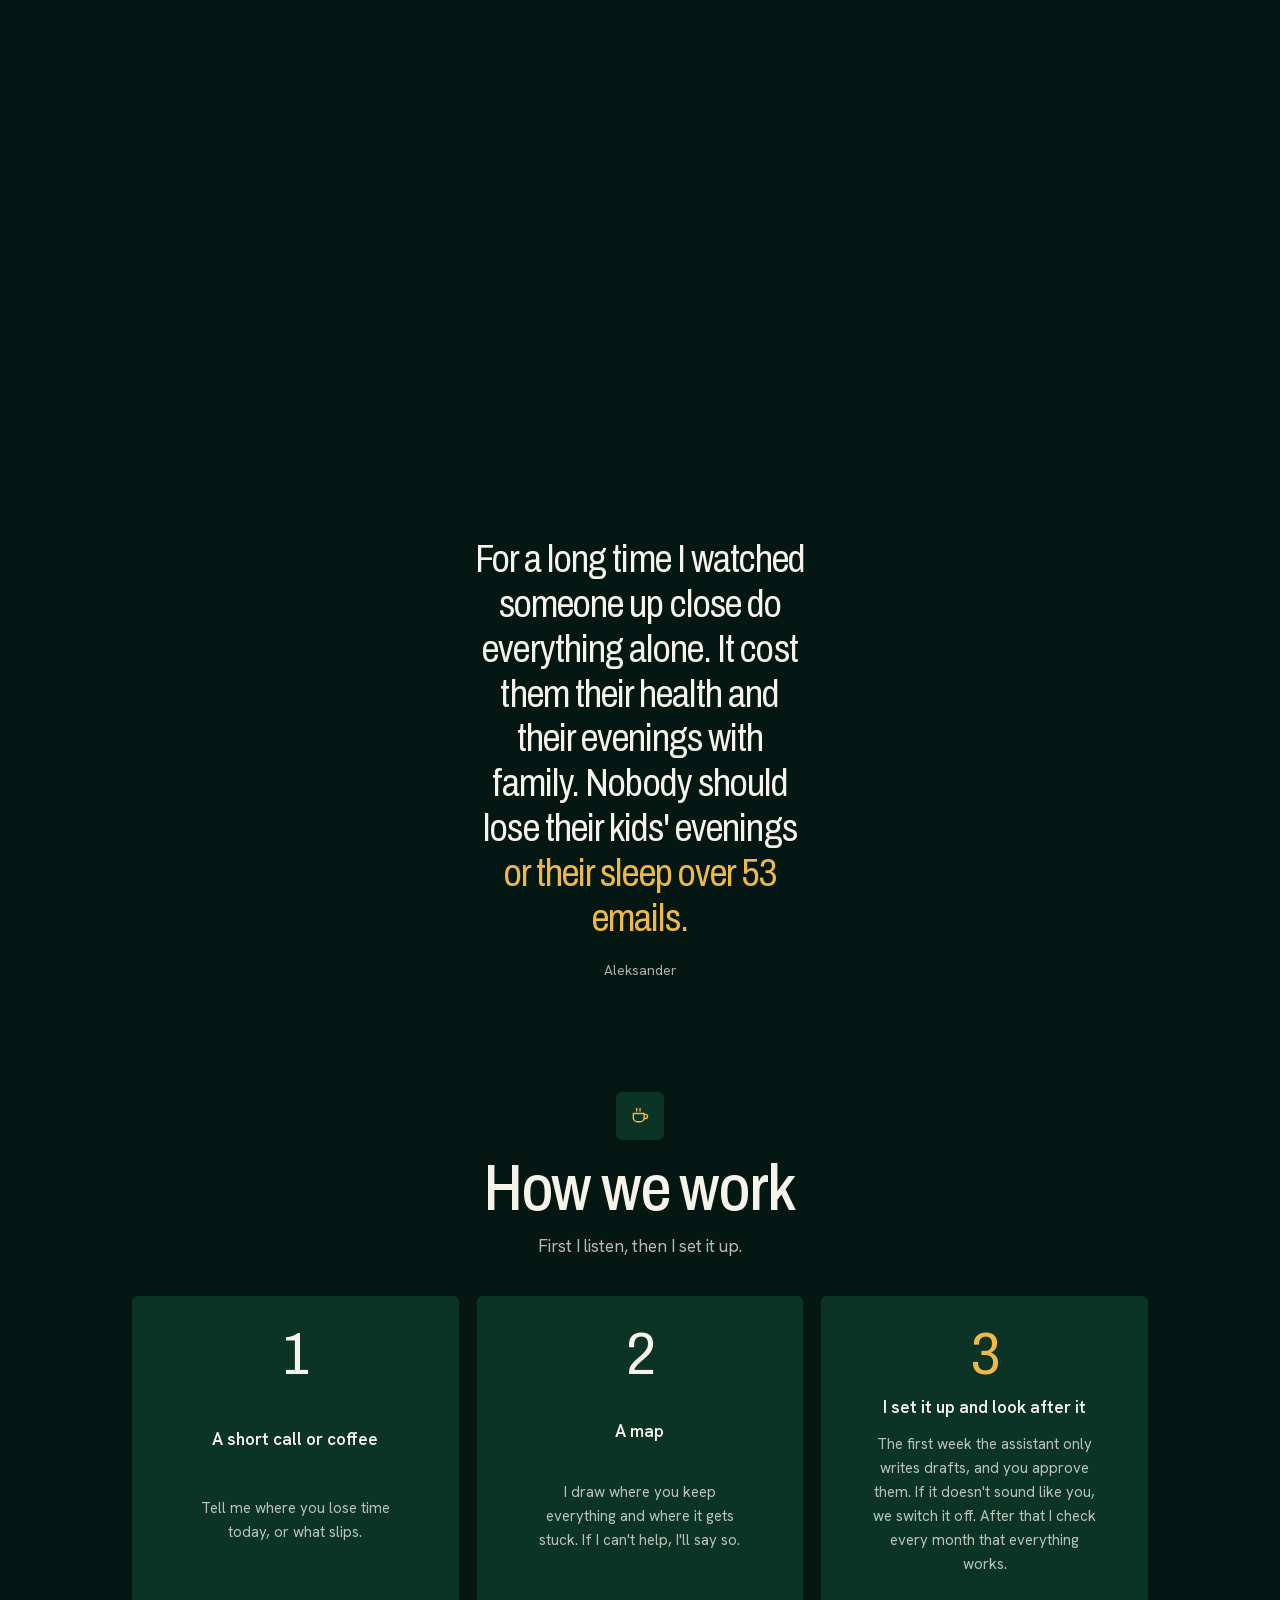
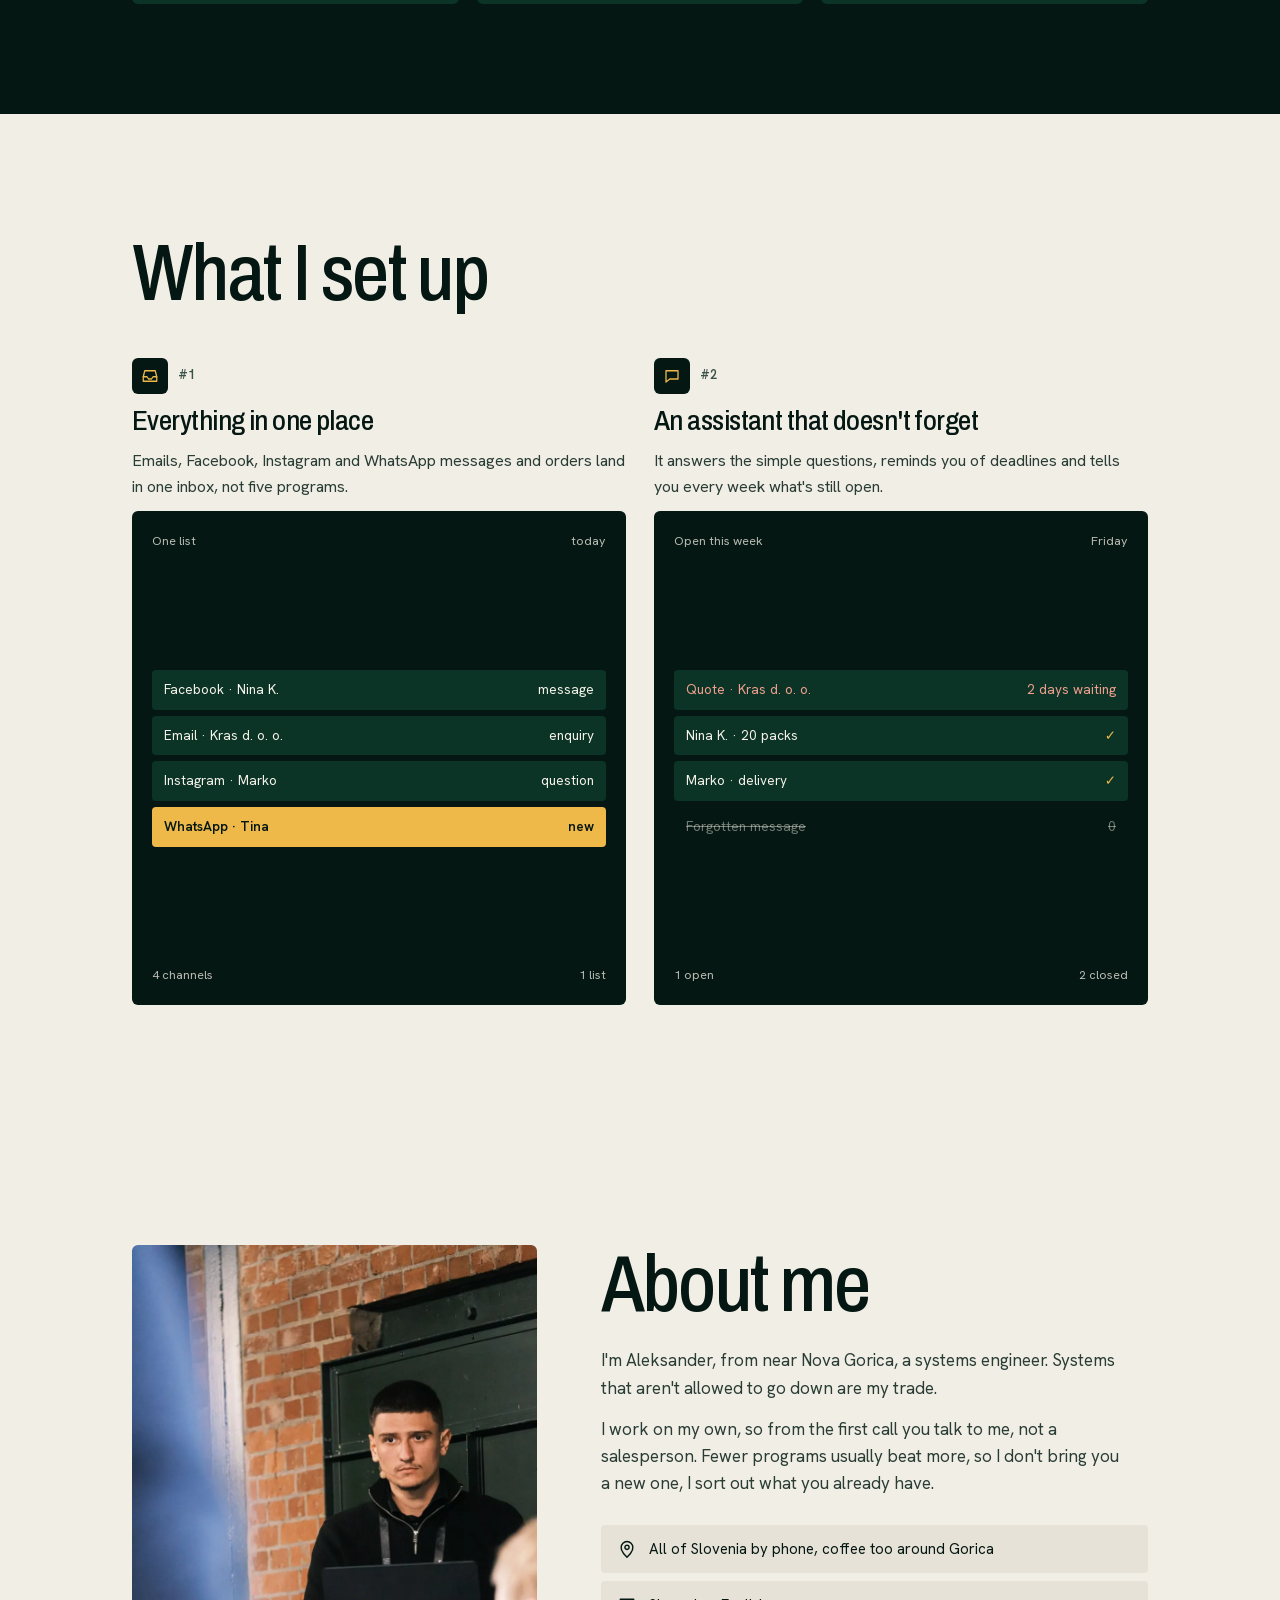
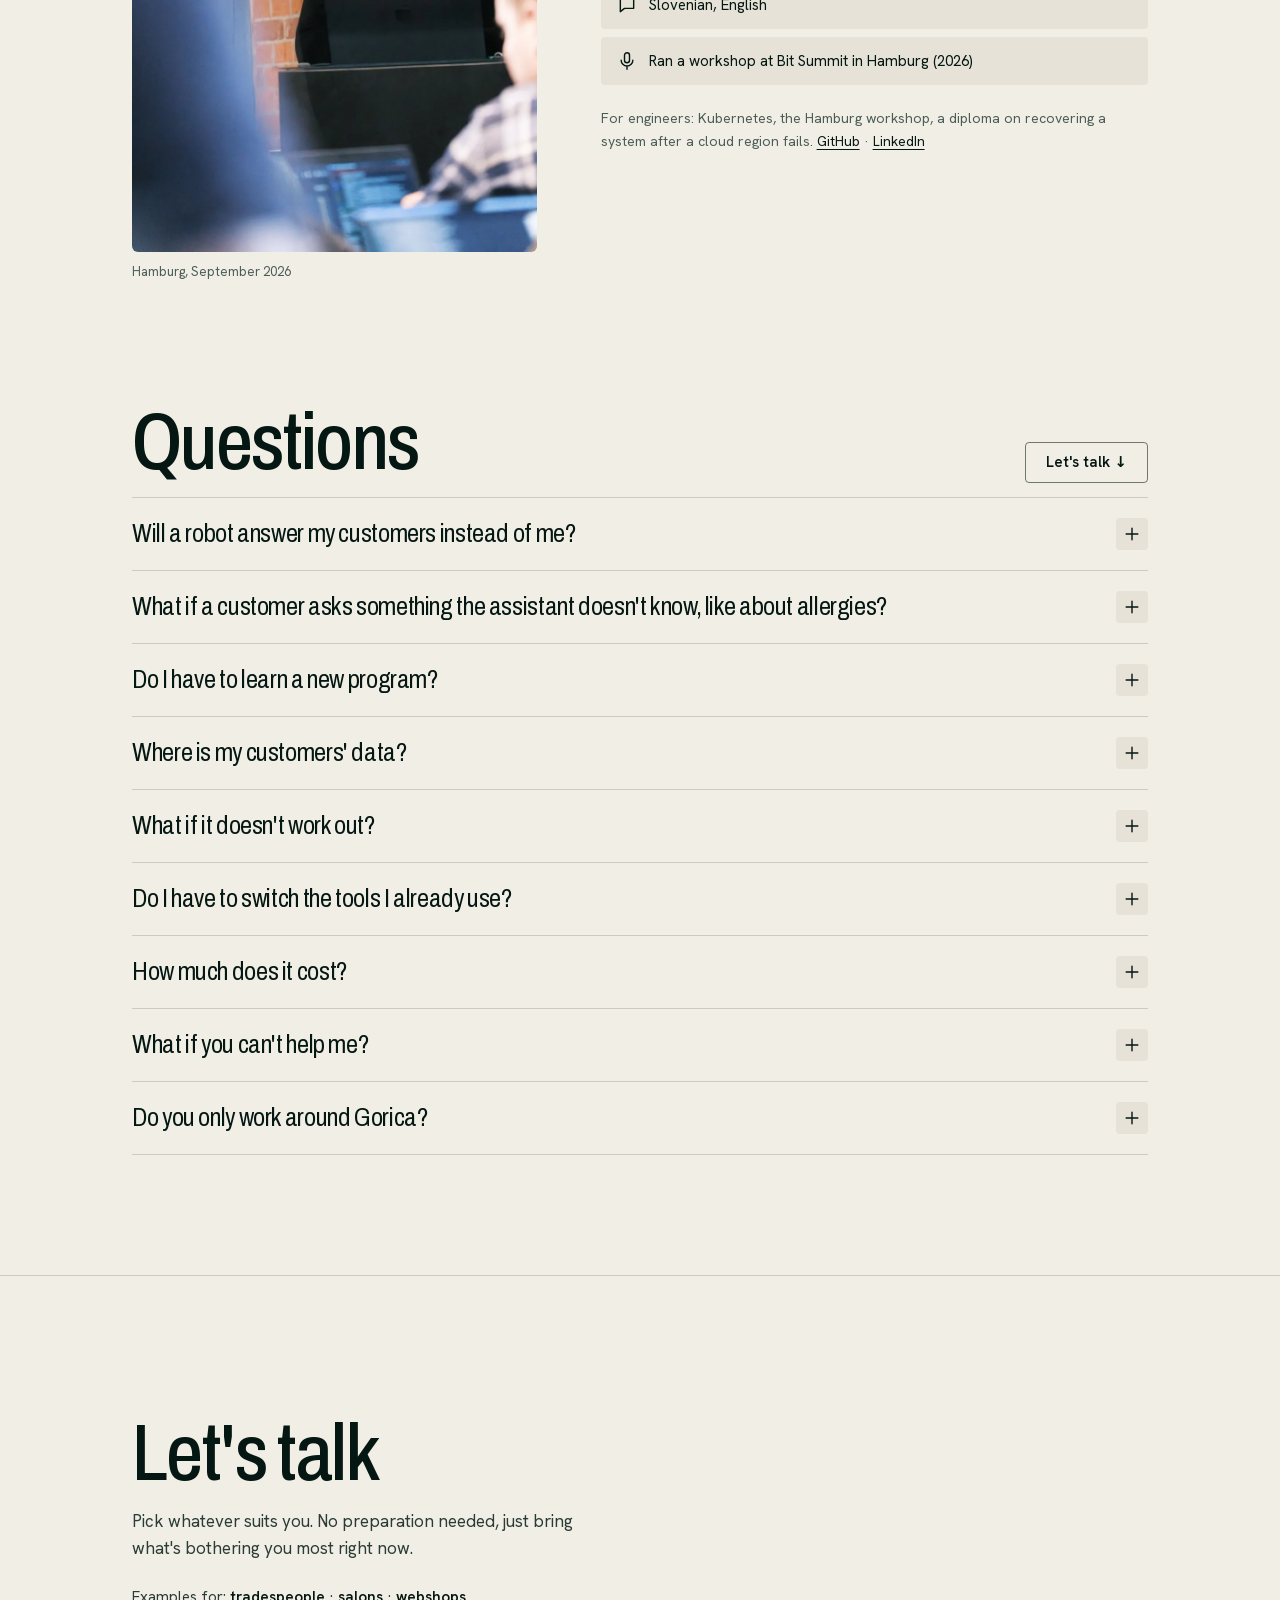
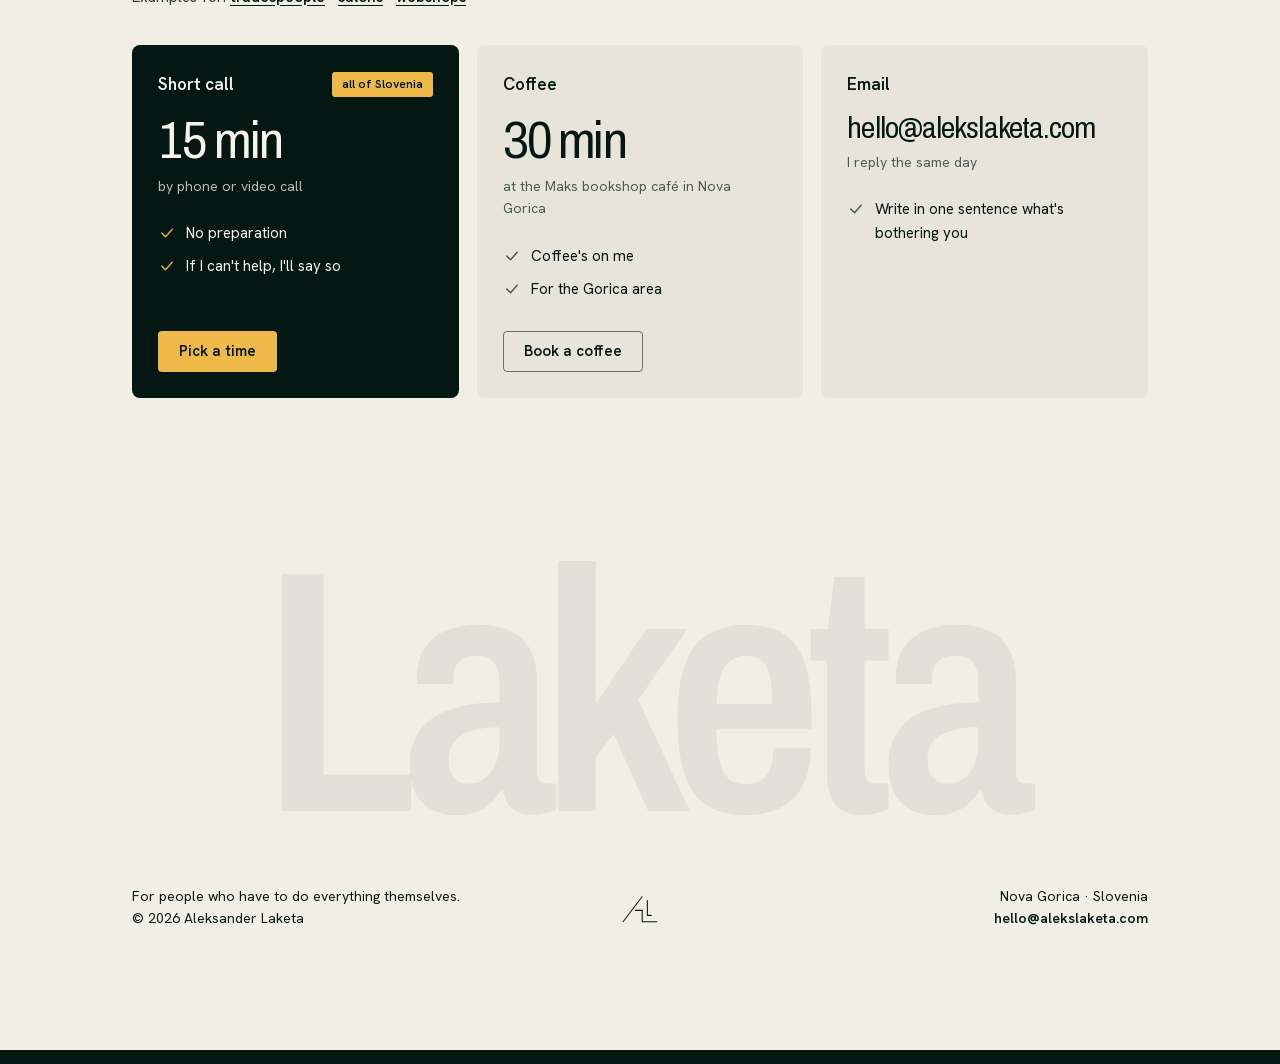
==== commit d961267f: "Remove phone number from the site (Steve: spam magnet) Contact block is email only; footer and struc" ====
--- a/en/index.html
+++ b/en/index.html
@@ -496,10 +496,10 @@
         <a class="btn btn-line" href="https://cal.com/alekslaketa/coffee" target="_blank" rel="noopener"><span class="t-sl">Dogovoriva se za kavo</span><span class="t-en">Book a coffee</span></a>
       </div>
       <div class="tier">
-        <div class="top"><span class="t-sl">E-pošta ali telefon</span><span class="t-en">Email or phone</span></div>
+        <div class="top"><span class="t-sl">E-pošta</span><span class="t-en">Email</span></div>
         <div class="amt" style="font-size:clamp(24px,2.6vw,30px)"><a href="mailto:hello@alekslaketa.com" style="color:inherit">hello@<wbr>alekslaketa.com</a></div>
         <div class="per"><span class="t-sl">odgovorim isti dan</span><span class="t-en">I reply the same day</span></div>
-        <ul><li><svg class="ic" aria-hidden="true"><use href="#i-check"/></svg><span class="t-sl">Napišite v enem stavku, kaj vas teži</span><span class="t-en">Write in one sentence what's bothering you</span></li><li><svg class="ic" aria-hidden="true"><use href="#i-check"/></svg><span class="t-sl">Če ne dvignem, vas pokličem nazaj</span><span class="t-en">If I don't pick up, I call you back</span></li></ul>
+        <ul><li><svg class="ic" aria-hidden="true"><use href="#i-check"/></svg><span class="t-sl">Napišite v enem stavku, kaj vas teži</span><span class="t-en">Write in one sentence what's bothering you</span></li></ul>
       </div>
     </div>
   </div>
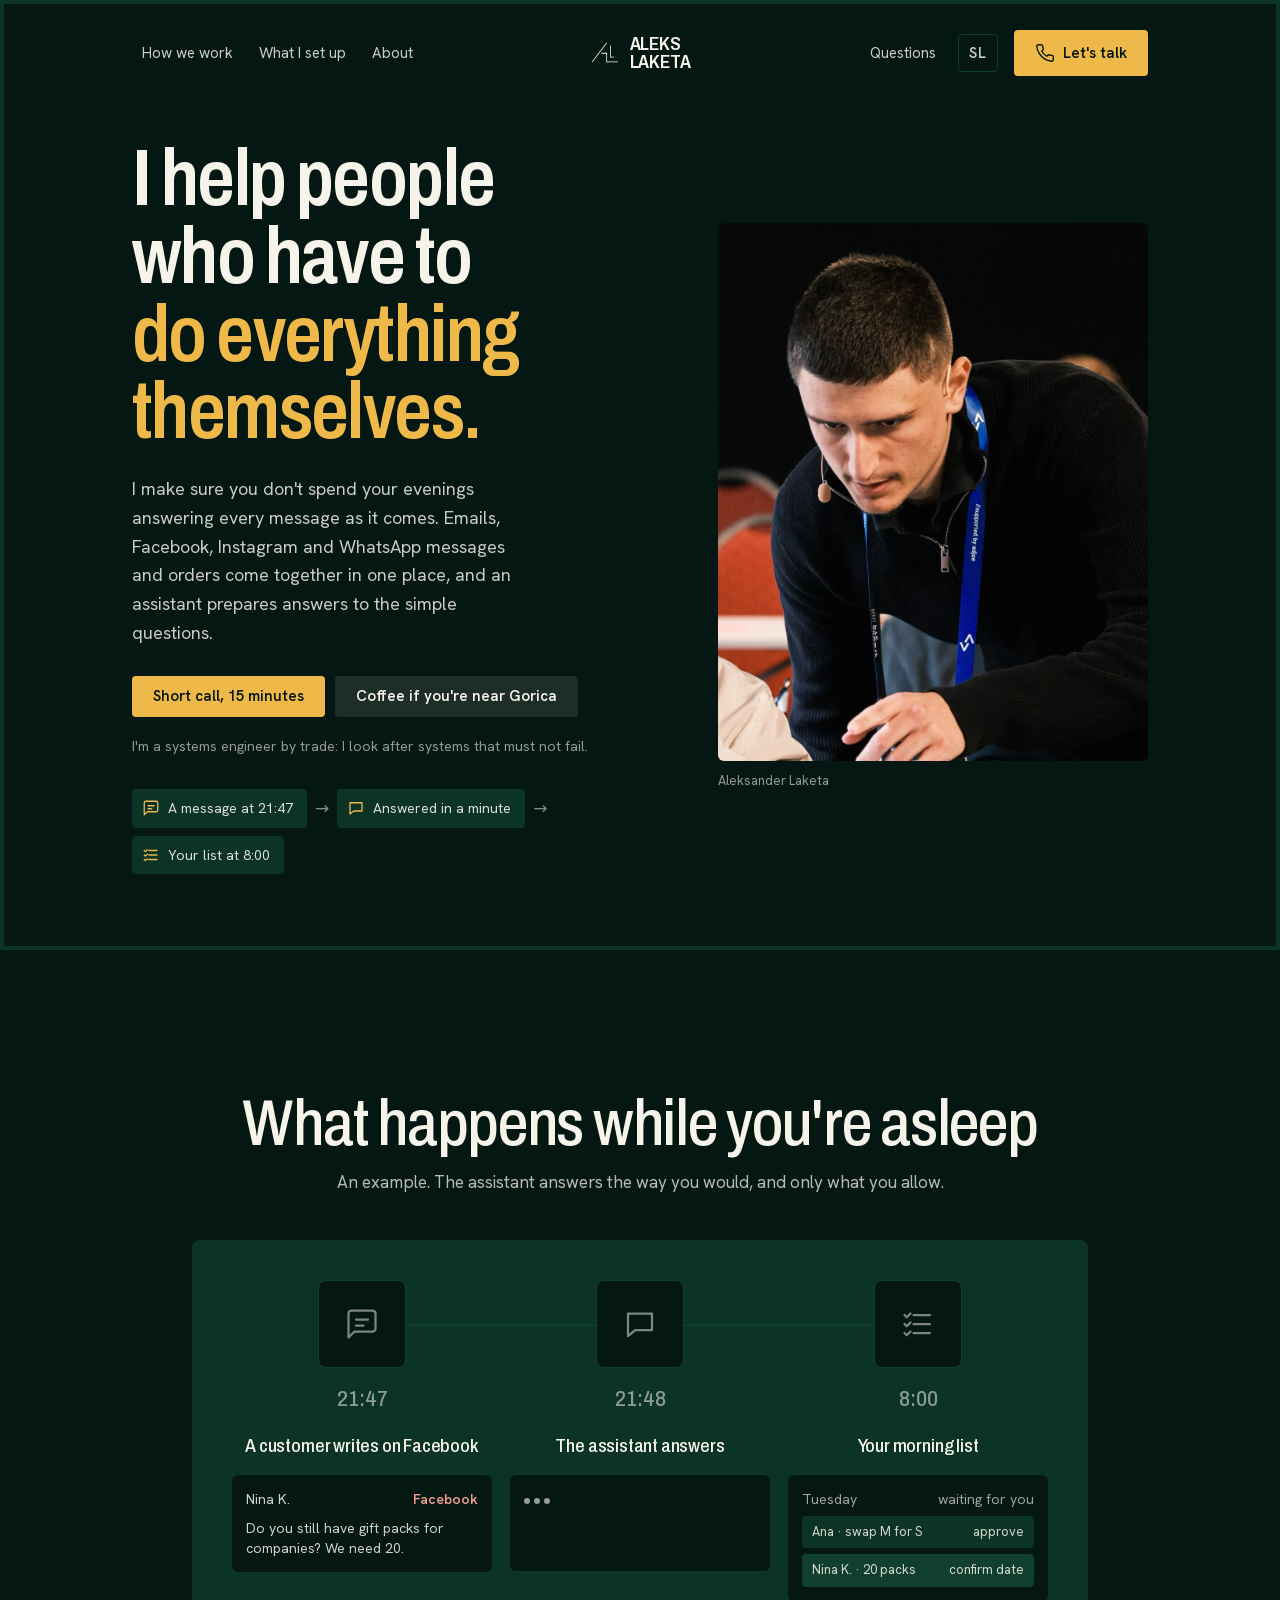
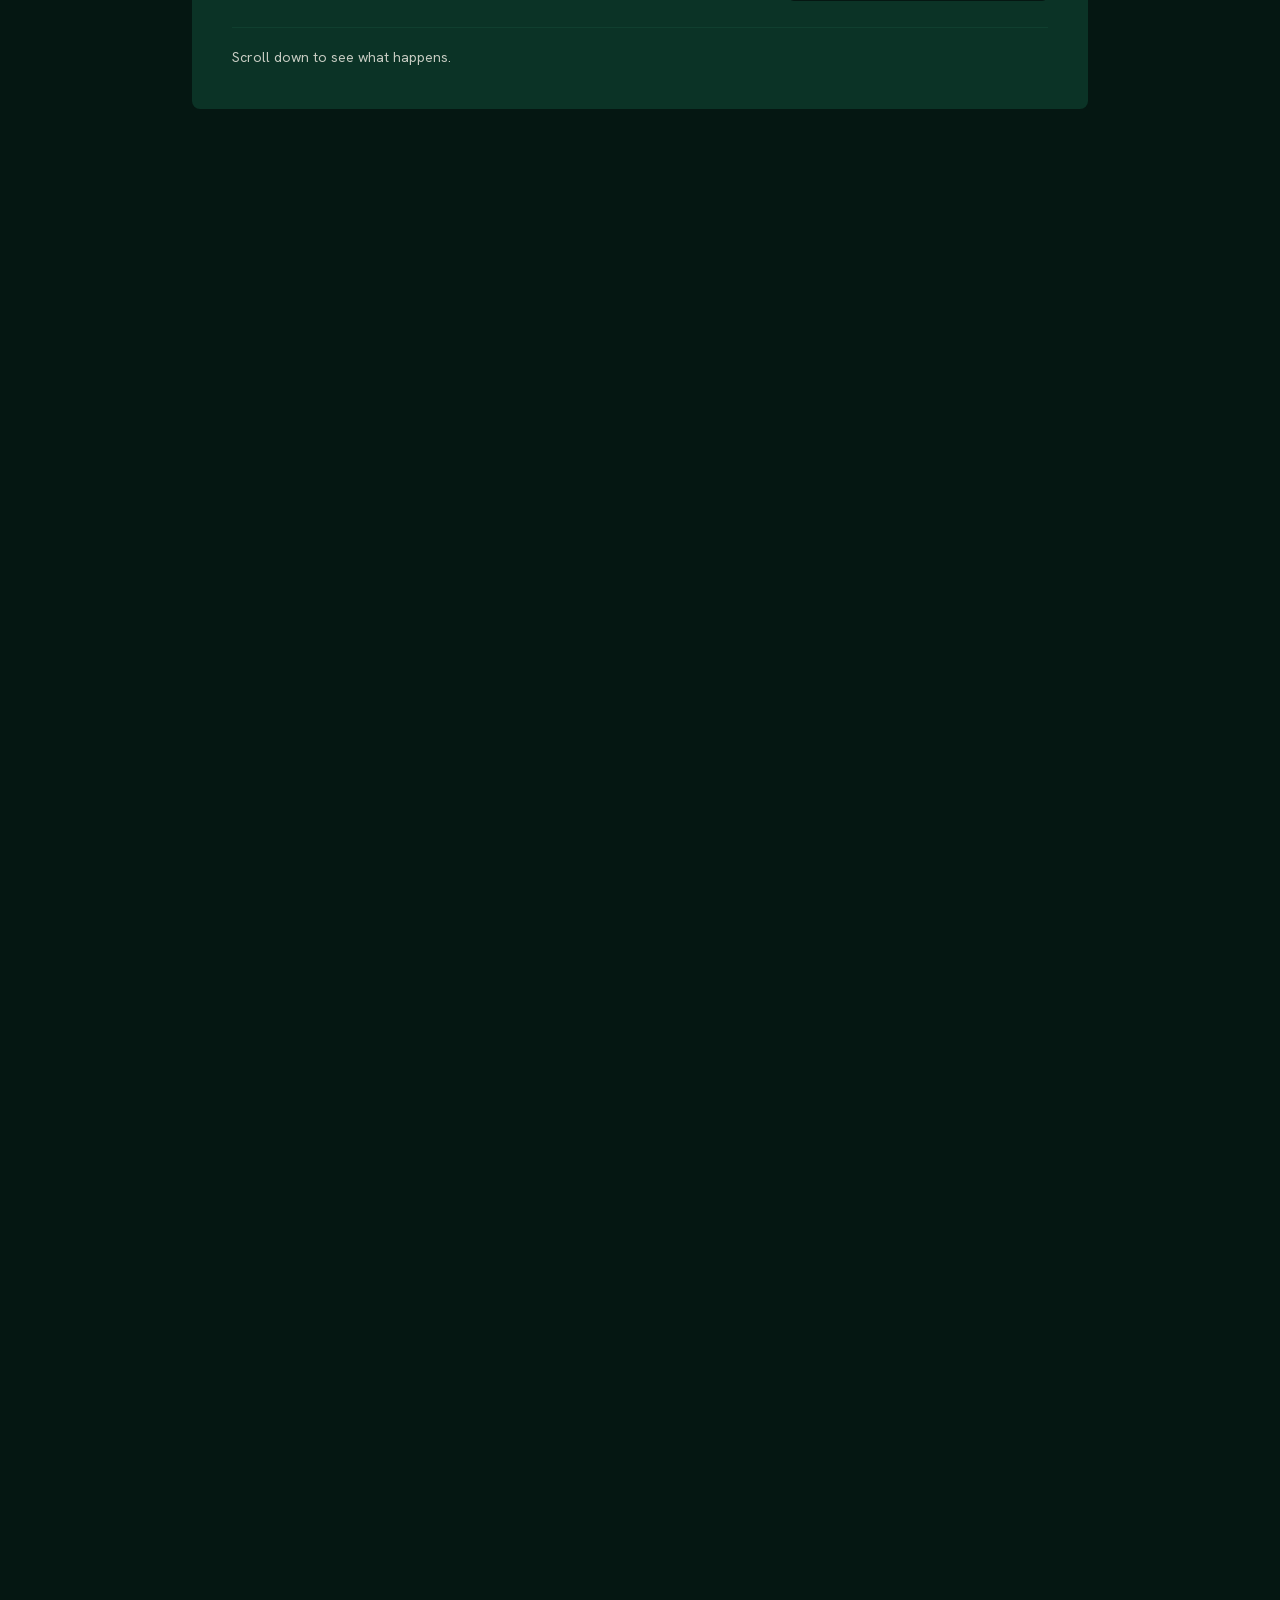
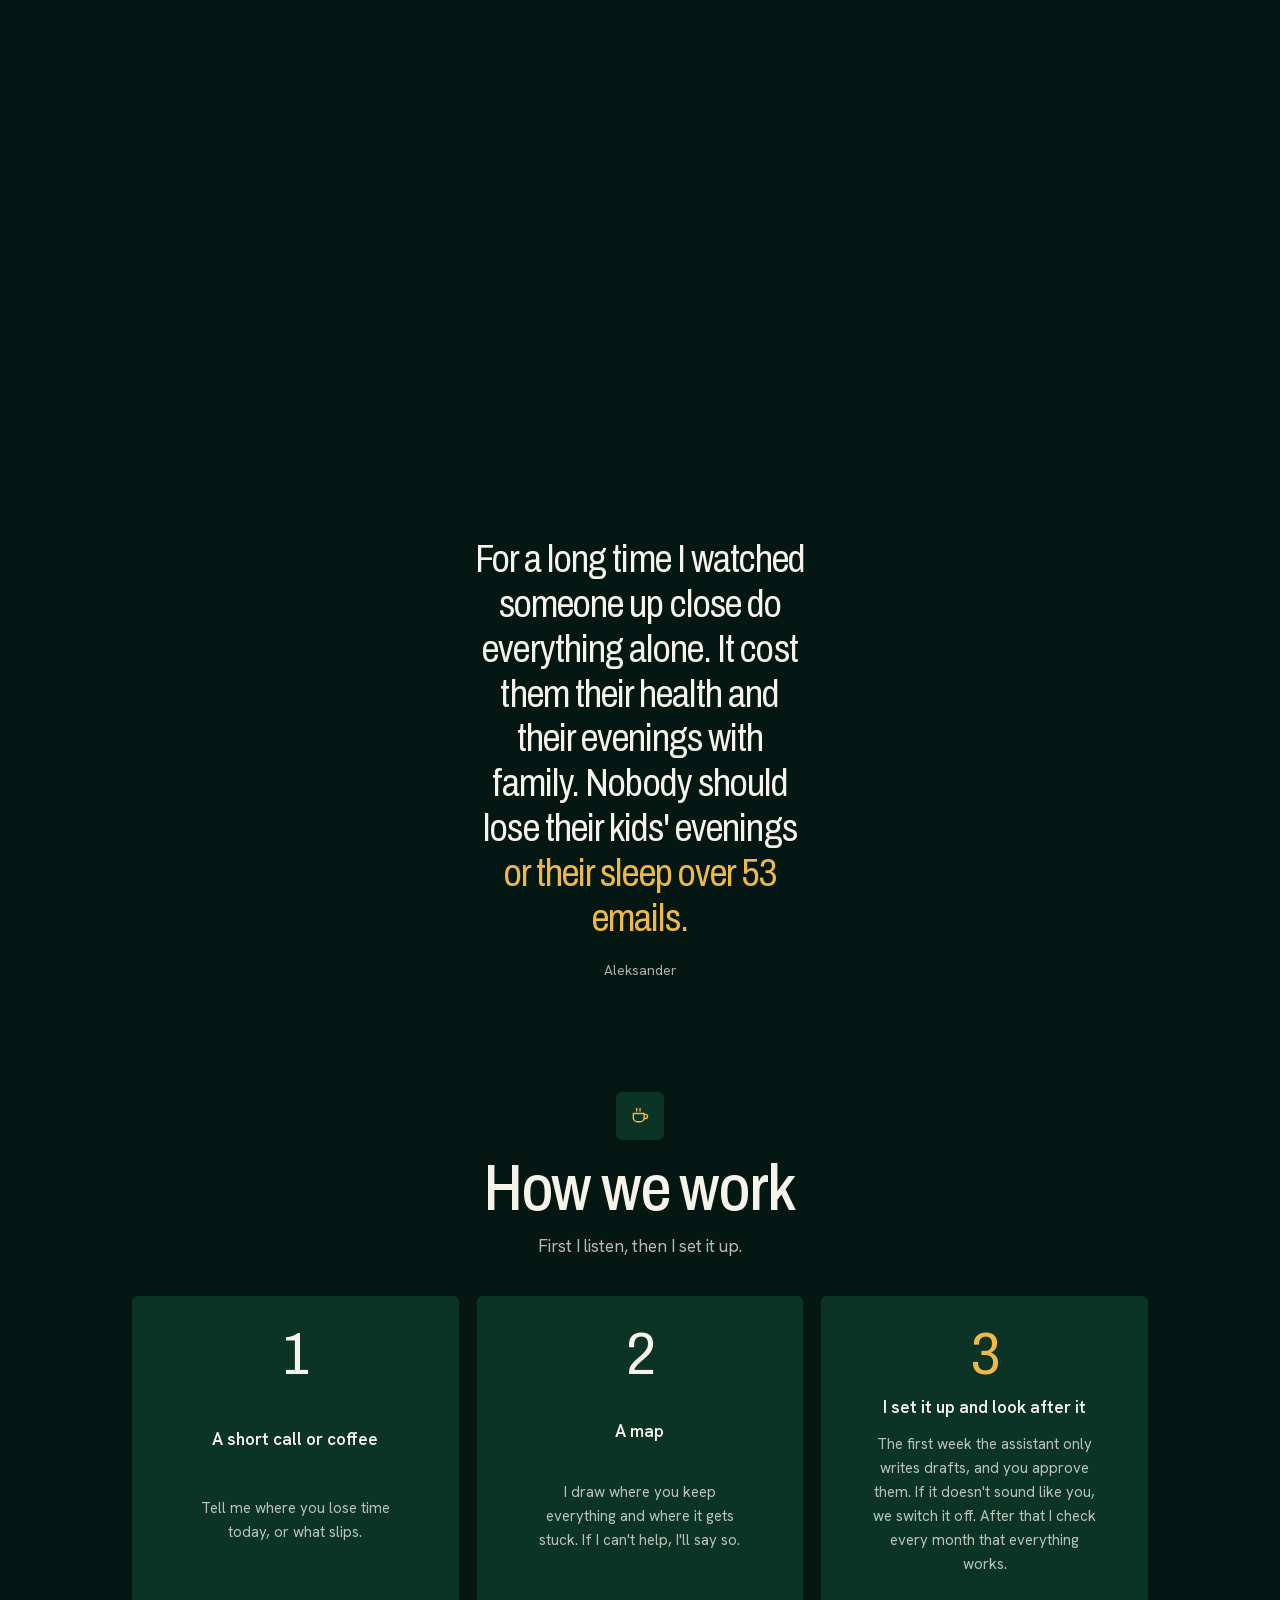
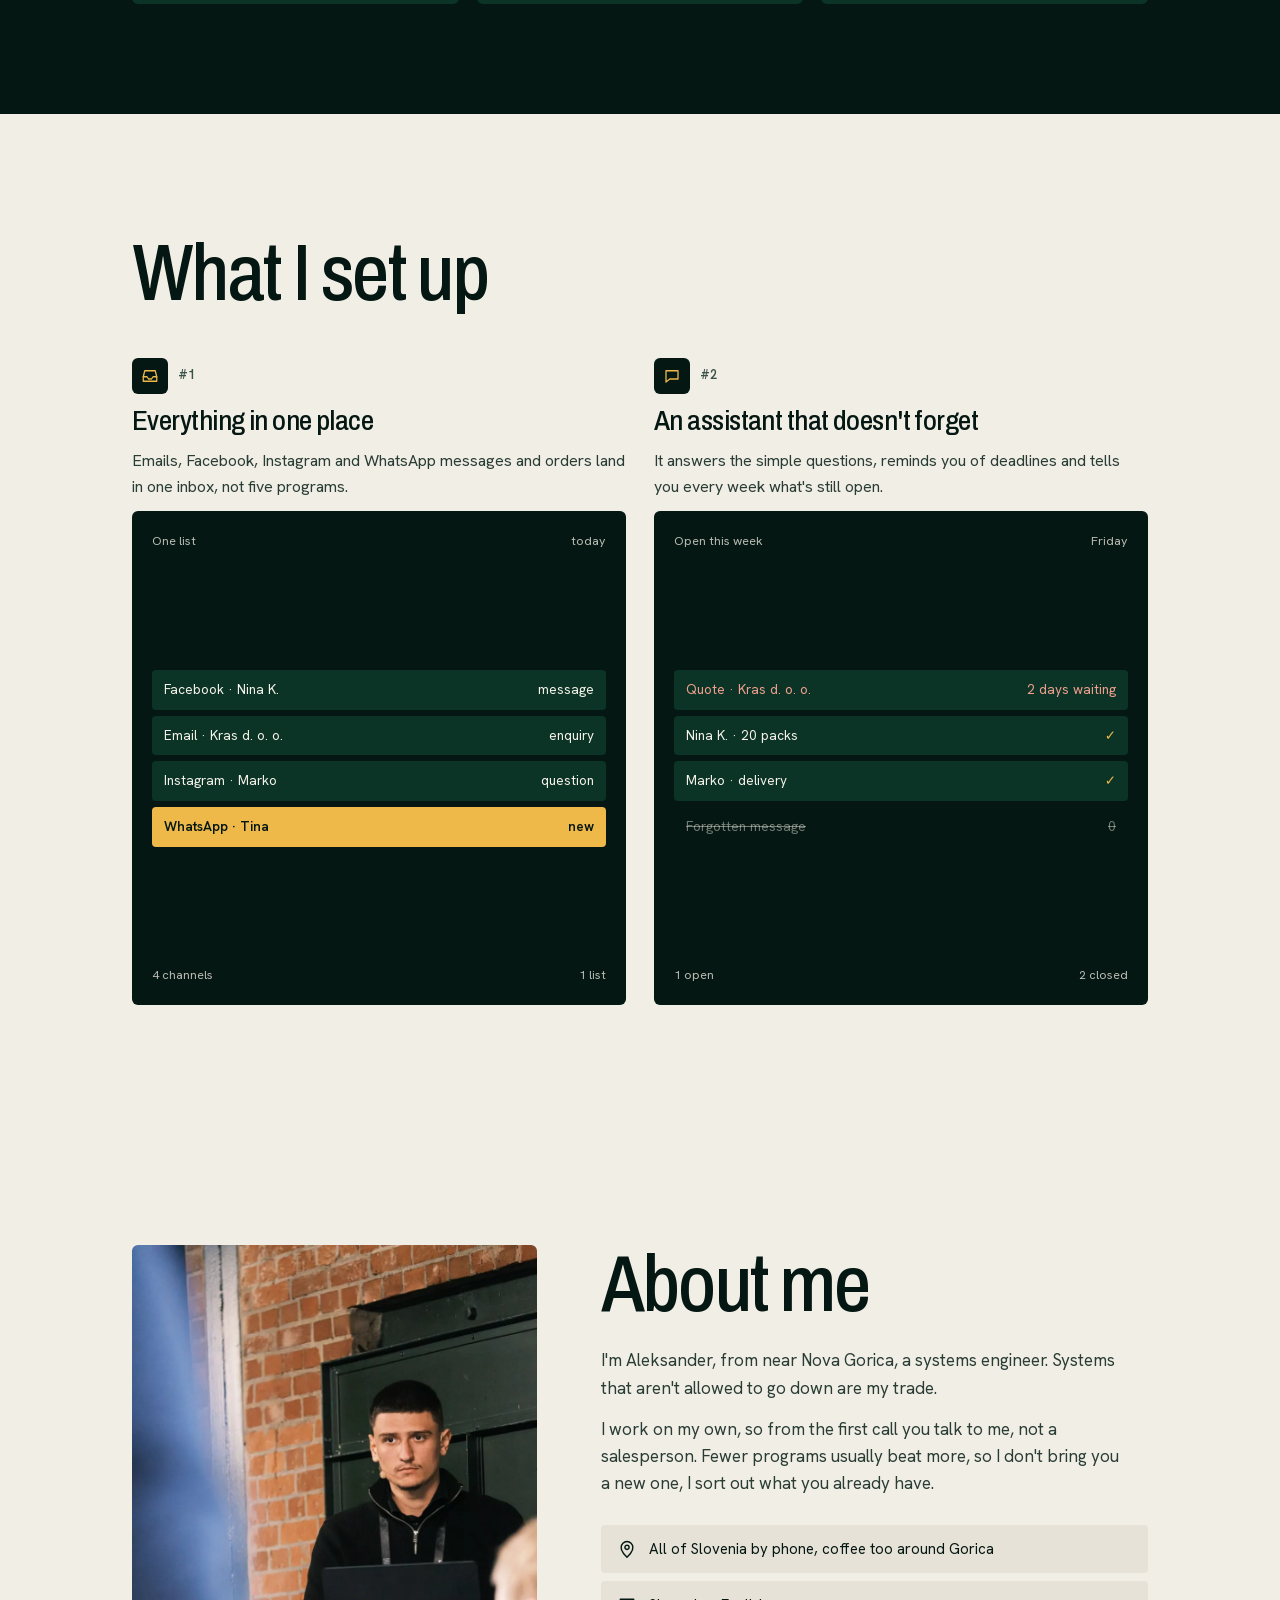
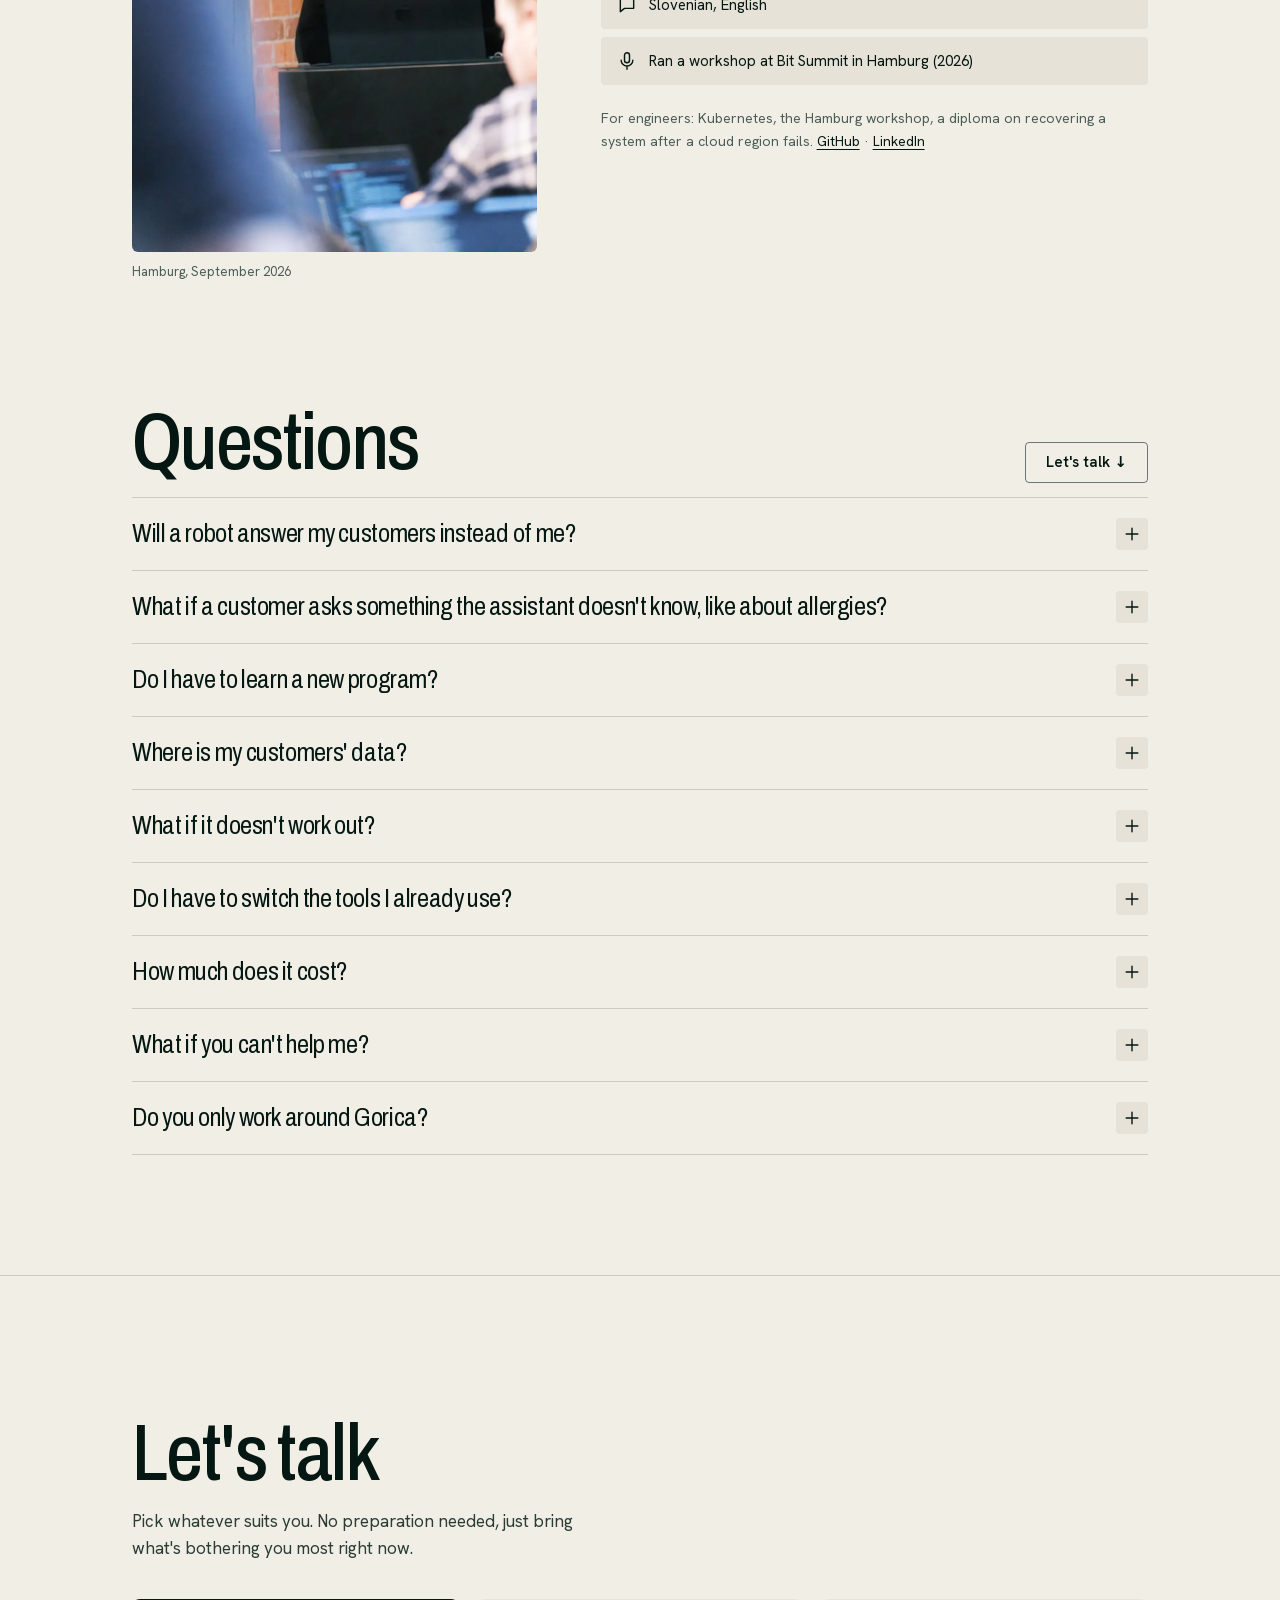
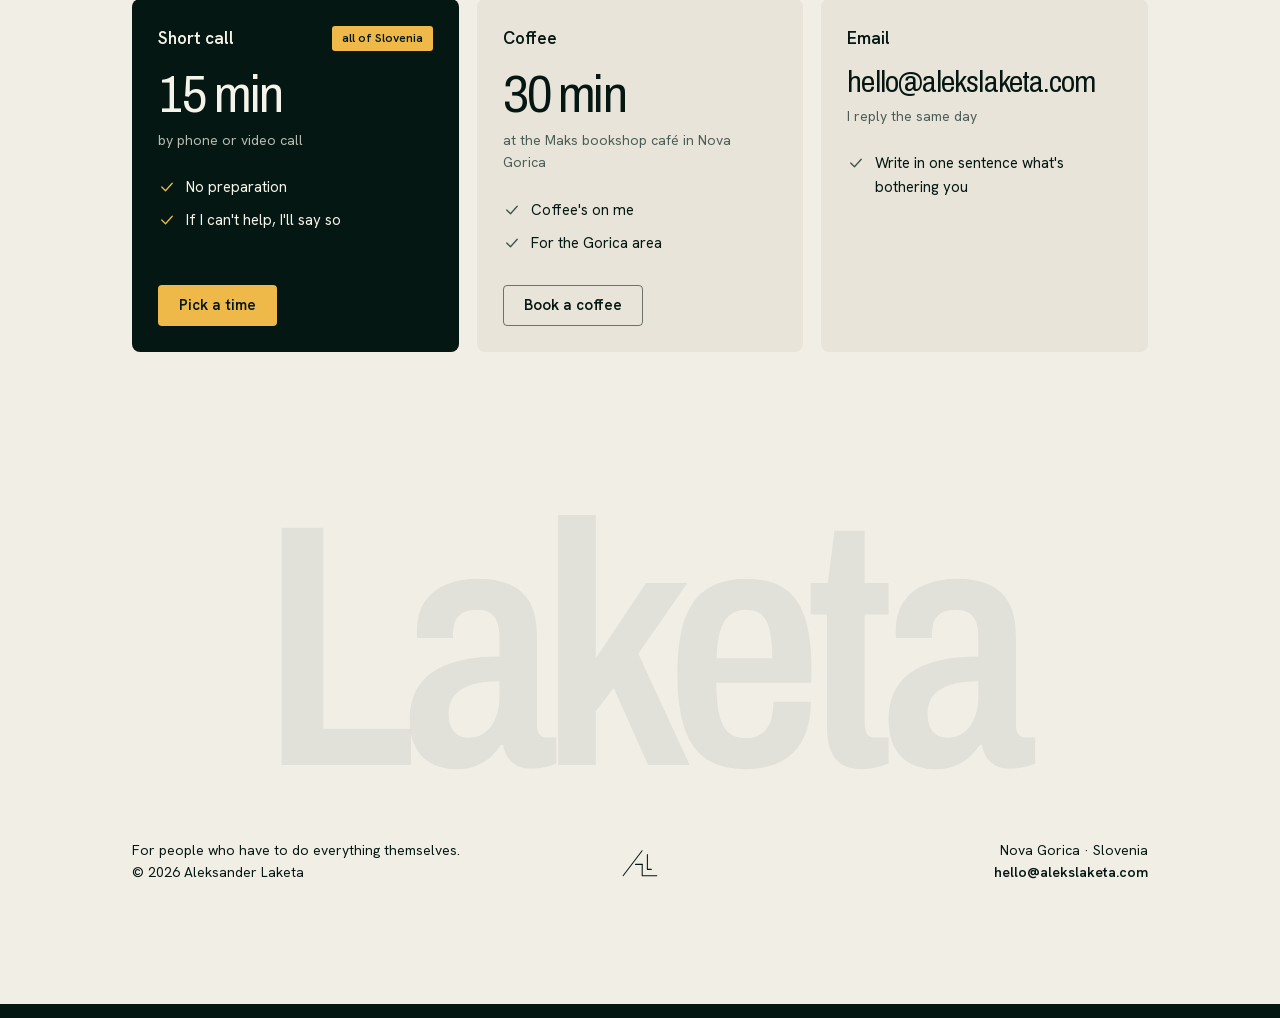
==== commit 3972204b: "Remove the 'Examples for' links (misleading: looked like a jump to the top) Co-Authored-By: Claude O" ====
--- a/en/index.html
+++ b/en/index.html
@@ -271,8 +271,6 @@
 .why cite{margin-top:18px}
 .tel{font-family:var(--display);font-stretch:82%;font-size:24px;margin-top:4px;user-select:all}
 .tel a{color:inherit}
-.segs{margin-top:22px;font-size:15px;color:#2a3d35}
-.segs a{text-decoration:underline;text-underline-offset:3px;color:var(--ink);font-weight:600}
 .cred{margin-top:18px;font-size:14px;color:rgba(246,243,234,.6)}
 
 
@@ -479,7 +477,6 @@
         <p><span class="t-sl">Izberite, kar vam bolj ustreza. Za pogovor se vam ni treba pripraviti. Povejte mi samo, kaj vas ta hip najbolj teži.</span><span class="t-en">Pick whatever suits you. No preparation needed, just bring what's bothering you most right now.</span></p>
       </div>
     </div>
-    <p class="segs"><span class="t-sl">Primeri za:</span><span class="t-en">Examples for:</span> <a href="/en/obrtniki/"><span class="t-sl">obrtnike</span><span class="t-en">tradespeople</span></a> · <a href="/en/saloni/"><span class="t-sl">salone</span><span class="t-en">salons</span></a> · <a href="/en/trgovine/"><span class="t-sl">spletne trgovine</span><span class="t-en">webshops</span></a></p>
     <div class="tiers">
       <div class="tier hi">
         <div class="top"><span class="t-sl">Kratek klic</span><span class="t-en">Short call</span><i><span class="t-sl">vsa Slovenija</span><span class="t-en">all of Slovenia</span></i></div>
